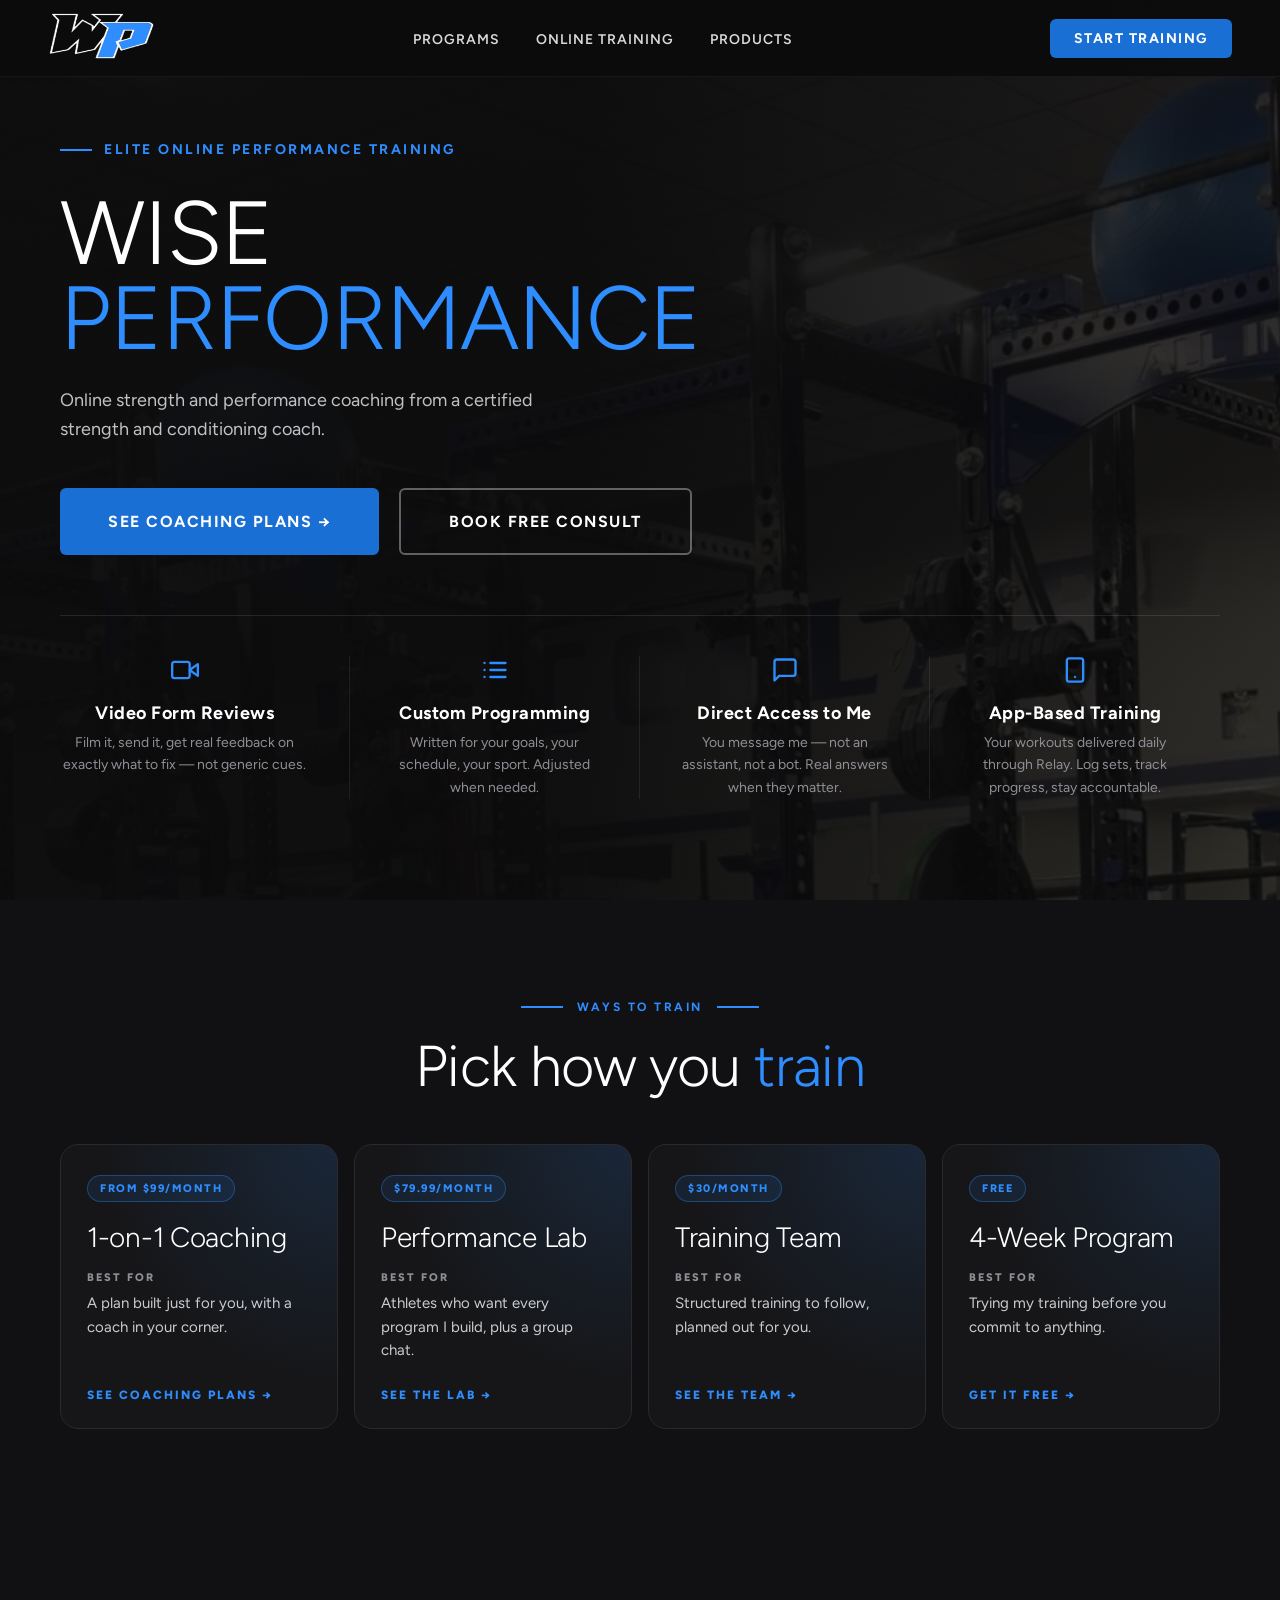
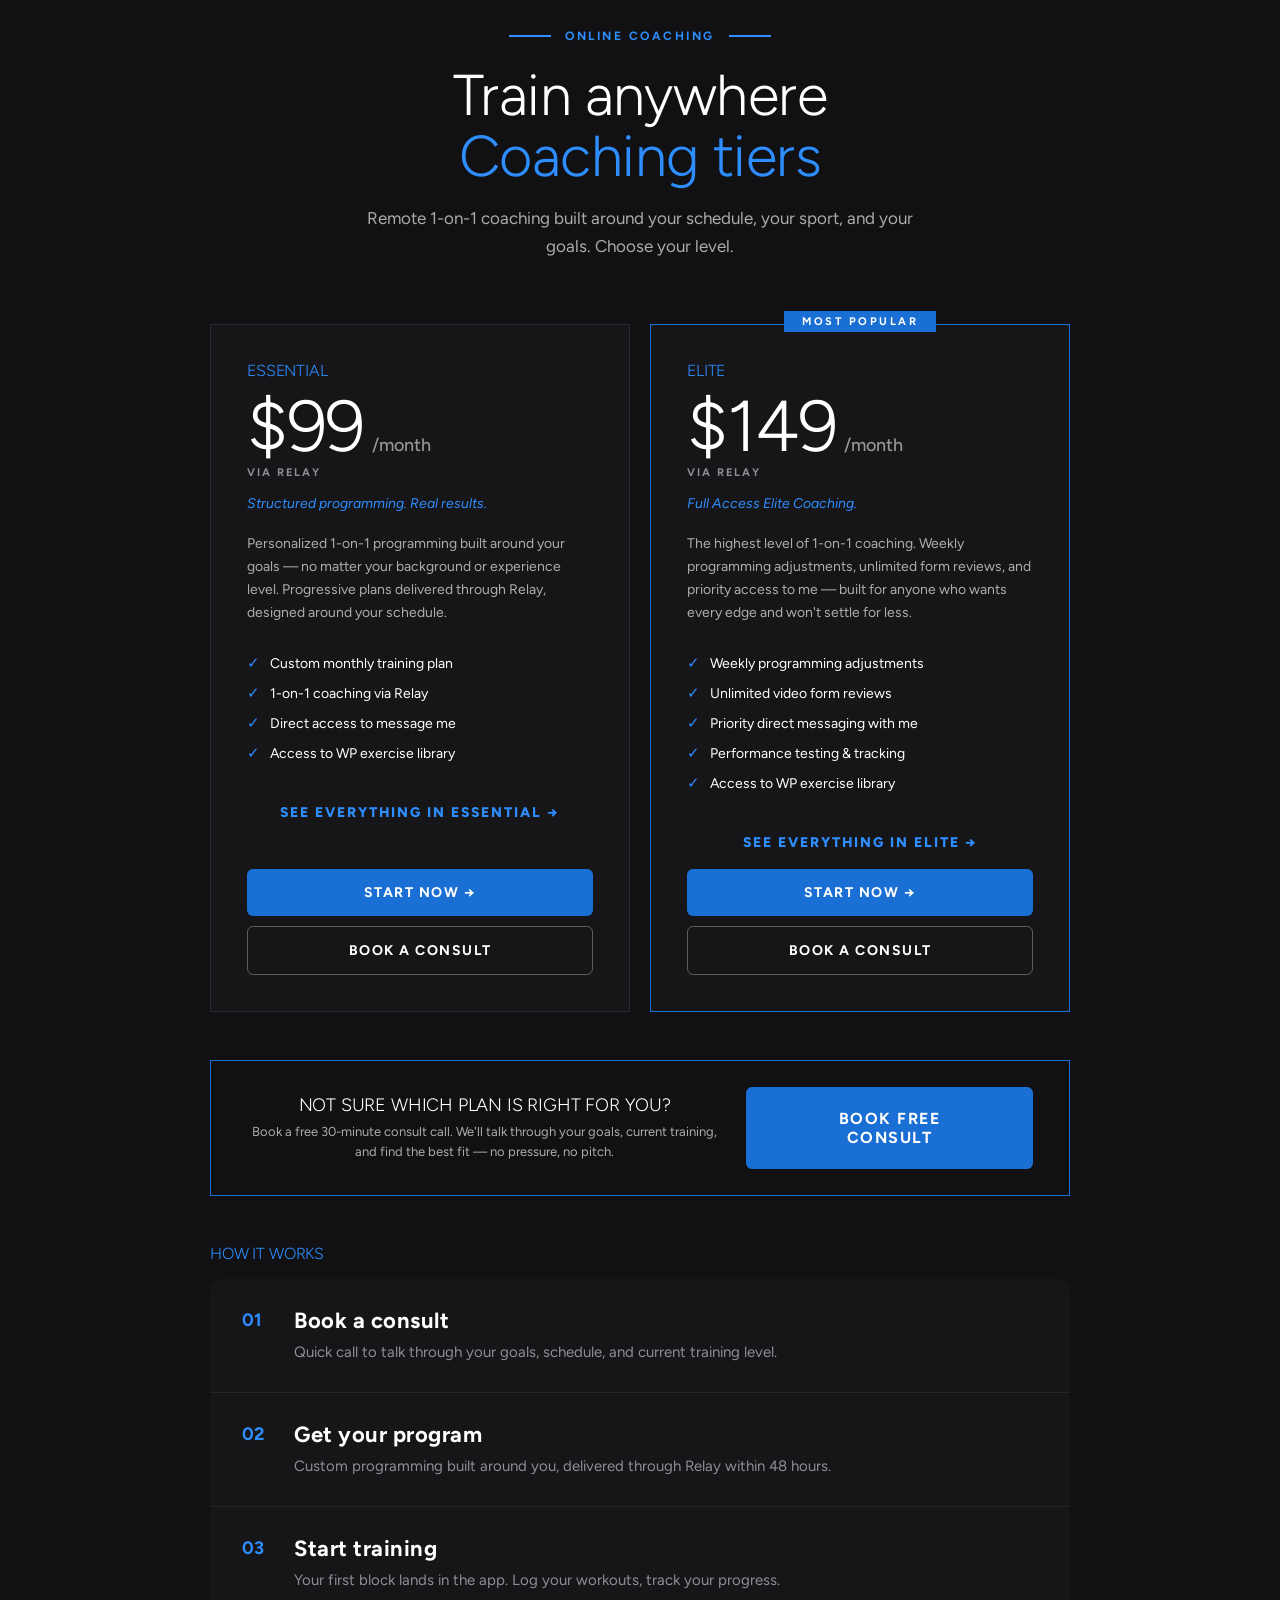
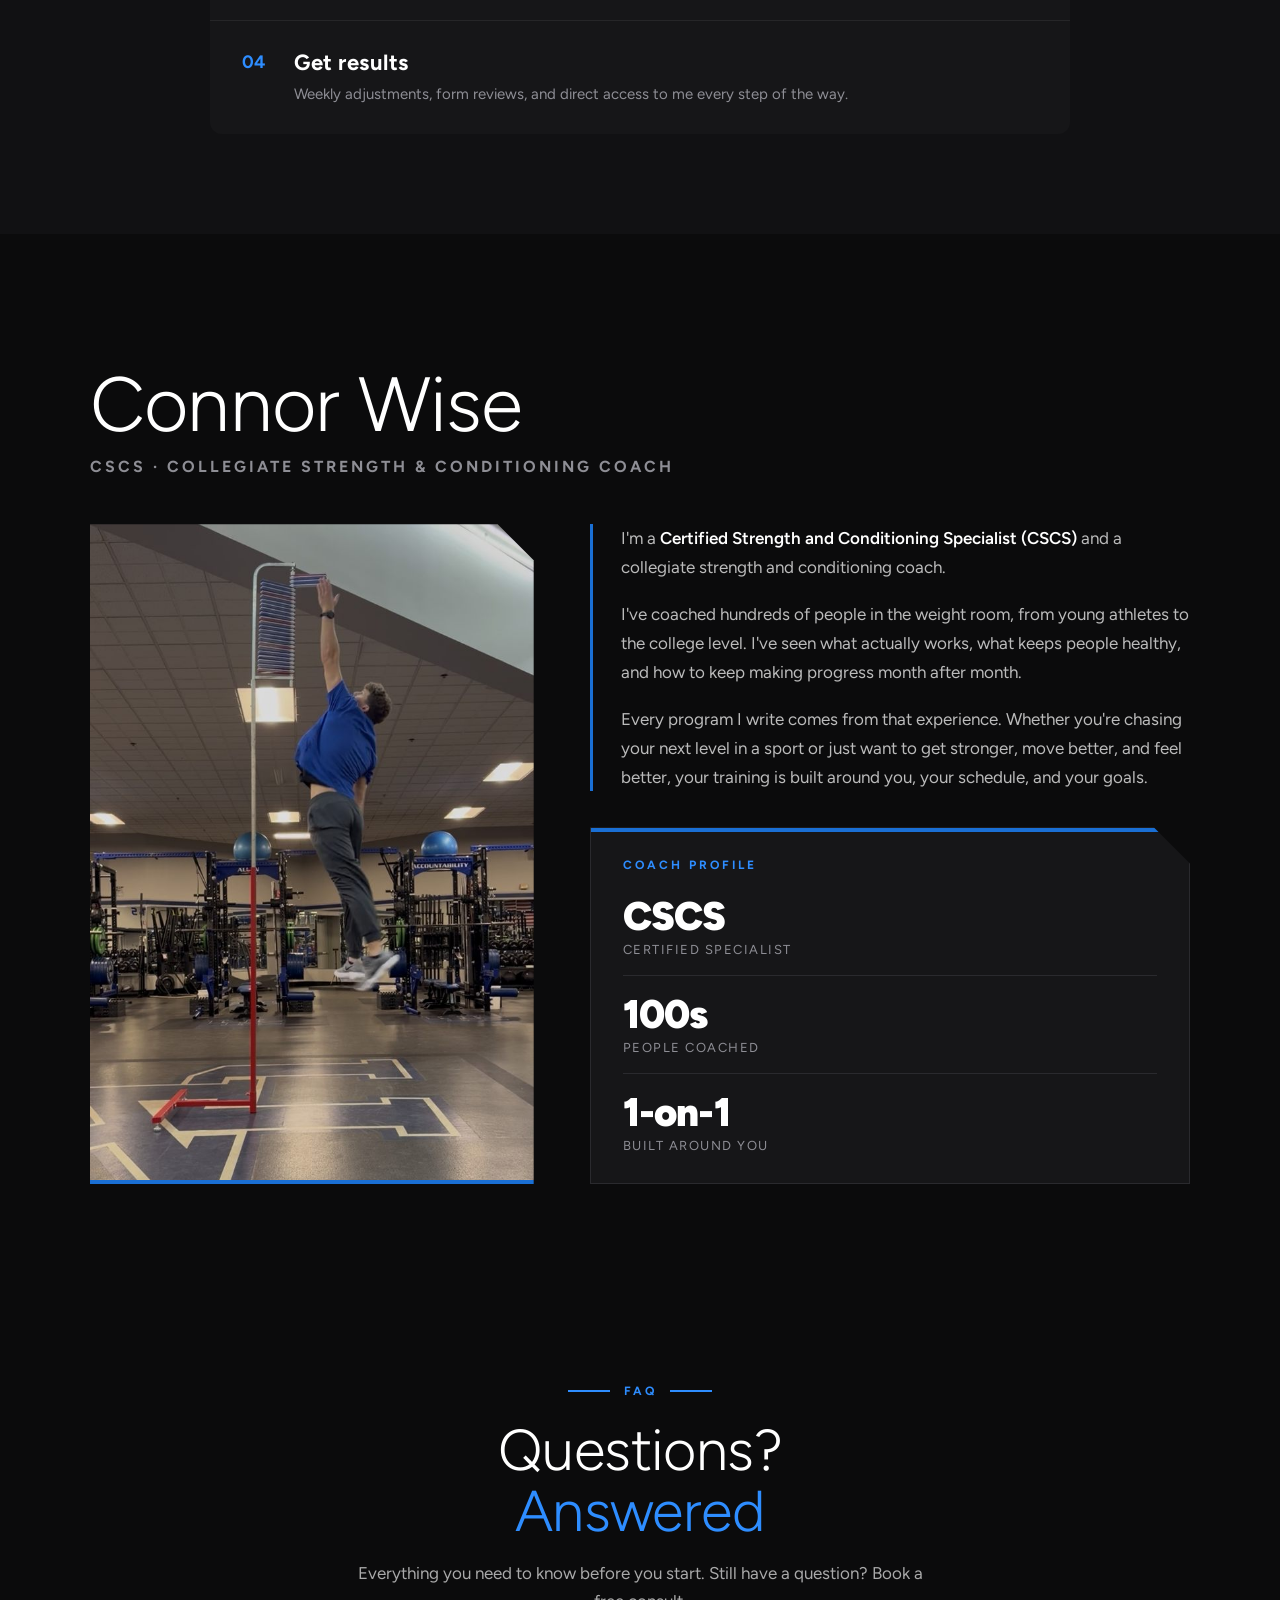
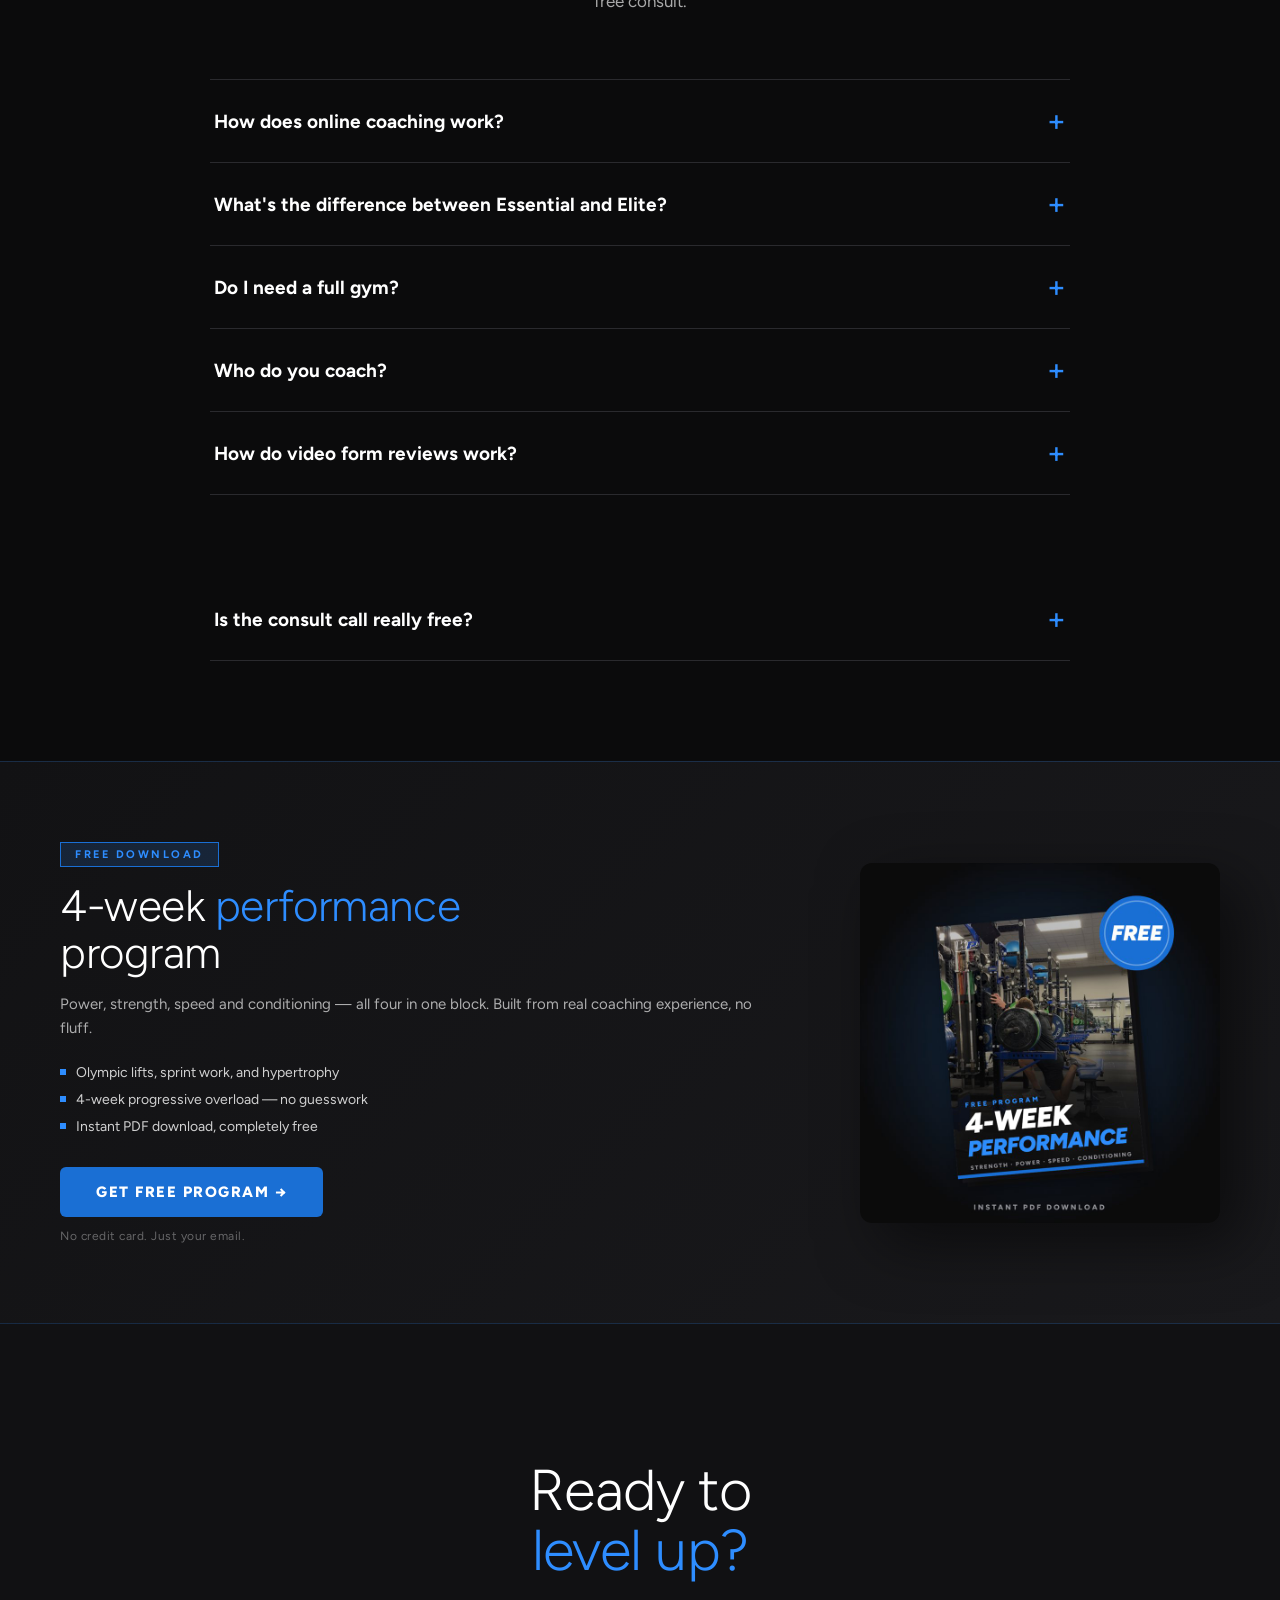
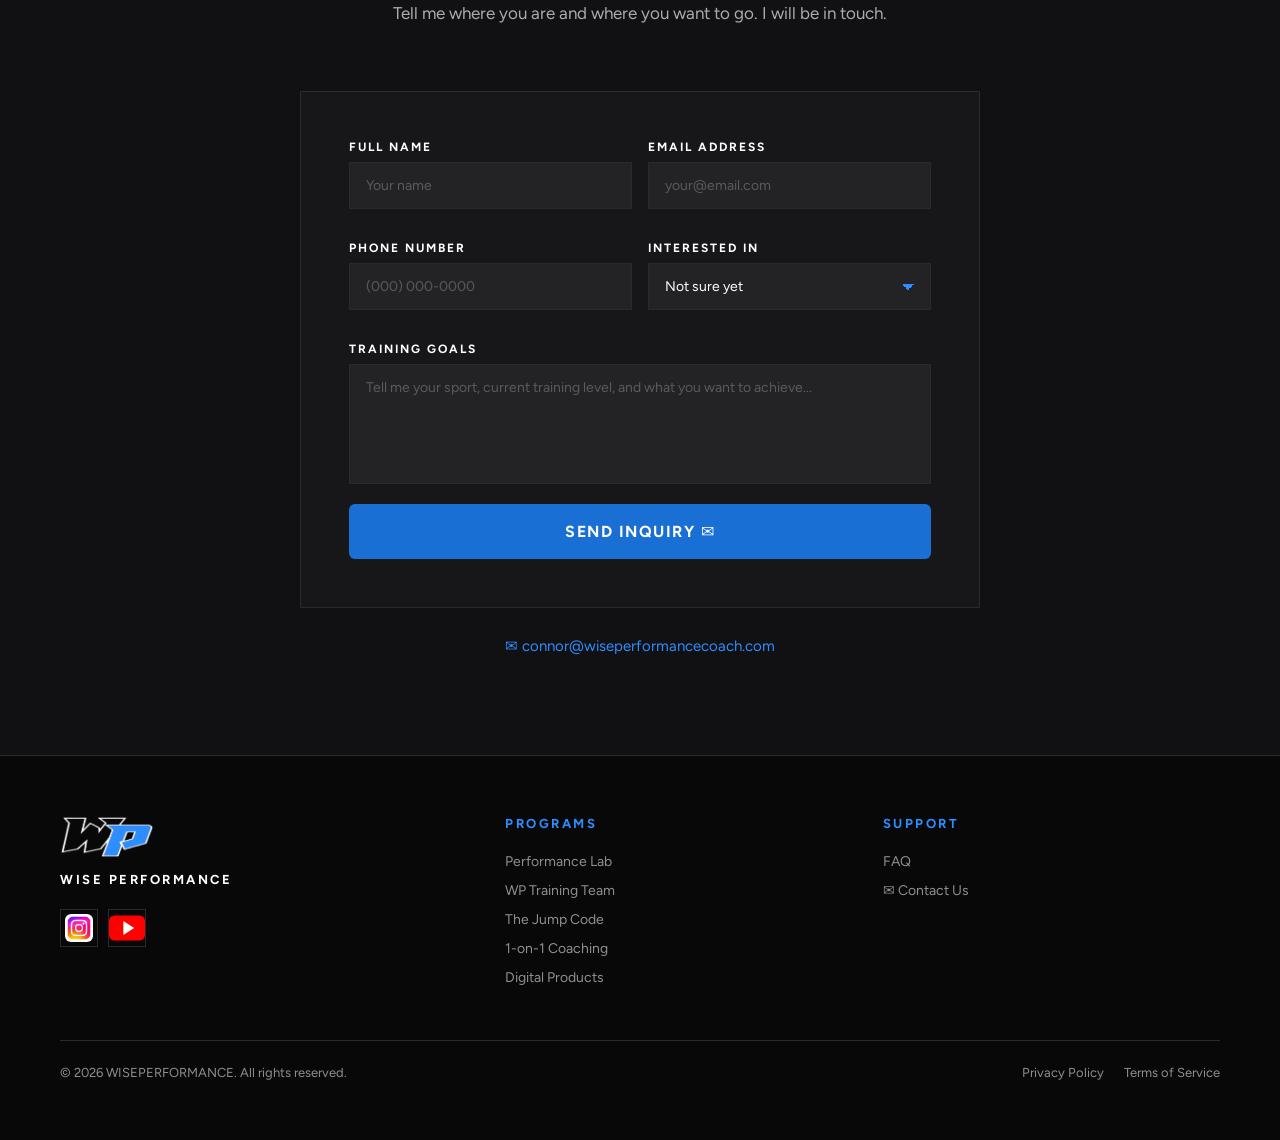
==== index.html @ 71aa712a "Home: ways to train section; Lab: selling pop-ups, new hero; thin headings; clean home links" ====
<!DOCTYPE html>
<html lang="en">
<head>
  <link rel="icon" type="image/png" href="favicon.png">
  <!-- Google tag (gtag.js) -->
  <script async src="https://www.googletagmanager.com/gtag/js?id=G-00MNYDV65M"></script>
  <script>
    window.dataLayer = window.dataLayer || [];
    function gtag(){dataLayer.push(arguments);}
    gtag('js', new Date());
    gtag('config', 'G-00MNYDV65M');
  </script>
  <meta charset="UTF-8">
  <meta name="viewport" content="width=device-width, initial-scale=1.0">
  <title>Wise Performance | Online Strength &amp; Athletic Performance Coaching</title>
  <meta name="description" content="1-on-1 online strength and athletic performance coaching with Connor Wise. Custom programming, video form reviews, and direct coach access through the Relay app. Get a free 4-week program.">
  <link rel="canonical" href="https://wiseperformancecoach.com/">
  <meta property="og:type" content="website">
  <meta property="og:url" content="https://wiseperformancecoach.com/">
  <meta property="og:title" content="Wise Performance | Online Performance Coaching">
  <meta property="og:description" content="Custom programming, video form reviews, and direct coach access. Get a free 4-week performance program.">
  <meta property="og:image" content="https://wiseperformancecoach.com/hero-bg.jpg">
  <meta name="twitter:card" content="summary_large_image">
  <link rel="preconnect" href="https://fonts.googleapis.com">
  <link rel="preconnect" href="https://fonts.gstatic.com" crossorigin>
  <link href="https://fonts.googleapis.com/css2?family=Figtree:ital,wght@0,400..900;1,400..900&display=swap" rel="stylesheet">
  <link rel="stylesheet" href="styles.css?v=12">
  <script src="site.js?v=12" defer></script></head>
<body>

<!-- NAV -->
<nav>
  <a href="#"><img src="wp-logo.png?v=12" alt="Wise Performance" style="height:48px;"></a>
  <ul class="nav-links">
    <li><a href="programs.html">PROGRAMS</a></li>
    <li><a href="#online-training">ONLINE TRAINING</a></li>
    <li><a href="products.html">PRODUCTS</a></li>
  </ul>
  <a href="#contact" class="btn-nav">START TRAINING</a>
</nav>

<!-- HERO -->
<section id="hero">
  <div class="hero-eyebrow">ELITE ONLINE PERFORMANCE TRAINING</div>
  <h1>Wise<br><span class="blue">Performance</span></h1>
  <p class="hero-sub">Online strength and performance coaching from a certified strength and conditioning coach.</p>
  <div class="hero-btns">
    <a href="#online-training" class="btn-primary">SEE COACHING PLANS &rarr;</a>
    <a href="https://calendly.com/connor-wise06/30min" target="_blank" class="btn-outline">BOOK FREE CONSULT</a>
  </div>

  <div class="hero-features">
    <div class="hero-feature">
      <div class="hf-icon">
        <svg width="28" height="28" viewBox="0 0 24 24" fill="none" stroke="currentColor" stroke-width="2" stroke-linecap="round" stroke-linejoin="round"><polygon points="23 7 16 12 23 17 23 7"/><rect x="1" y="5" width="15" height="14" rx="2"/></svg>
      </div>
      <div class="hf-title">Video Form Reviews</div>
      <div class="hf-desc">Film it, send it, get real feedback on exactly what to fix — not generic cues.</div>
    </div>
    <div class="hero-feature">
      <div class="hf-icon">
        <svg width="28" height="28" viewBox="0 0 24 24" fill="none" stroke="currentColor" stroke-width="2" stroke-linecap="round" stroke-linejoin="round"><line x1="8" y1="6" x2="21" y2="6"/><line x1="8" y1="12" x2="21" y2="12"/><line x1="8" y1="18" x2="21" y2="18"/><line x1="3" y1="6" x2="3.01" y2="6"/><line x1="3" y1="12" x2="3.01" y2="12"/><line x1="3" y1="18" x2="3.01" y2="18"/></svg>
      </div>
      <div class="hf-title">Custom Programming</div>
      <div class="hf-desc">Written for your goals, your schedule, your sport. Adjusted when needed.</div>
    </div>
    <div class="hero-feature">
      <div class="hf-icon">
        <svg width="28" height="28" viewBox="0 0 24 24" fill="none" stroke="currentColor" stroke-width="2" stroke-linecap="round" stroke-linejoin="round"><path d="M21 15a2 2 0 0 1-2 2H7l-4 4V5a2 2 0 0 1 2-2h14a2 2 0 0 1 2 2z"/></svg>
      </div>
      <div class="hf-title">Direct Access to Me</div>
      <div class="hf-desc">You message me — not an assistant, not a bot. Real answers when they matter.</div>
    </div>
    <div class="hero-feature">
      <div class="hf-icon">
        <svg width="28" height="28" viewBox="0 0 24 24" fill="none" stroke="currentColor" stroke-width="2" stroke-linecap="round" stroke-linejoin="round"><rect x="5" y="2" width="14" height="20" rx="2"/><line x1="12" y1="18" x2="12.01" y2="18"/></svg>
      </div>
      <div class="hf-title">App-Based Training</div>
      <div class="hf-desc">Your workouts delivered daily through Relay. Log sets, track progress, stay accountable.</div>
    </div>
  </div>
</section>

<!-- WAYS TO TRAIN -->
<section id="ways" class="ways">
  <div class="section-label">WAYS TO TRAIN</div>
  <div class="section-title">Pick how you <span class="blue">train</span></div>
  <div class="ways-grid">
    <a class="way" href="#online-training">
      <div class="way-price">FROM $99/MONTH</div>
      <h3>1-on-1 Coaching</h3>
      <div class="way-best"><span>BEST FOR</span>A plan built just for you, with a coach in your corner.</div>
      <div class="way-go">SEE COACHING PLANS <span aria-hidden="true">&rarr;</span></div>
    </a>
    <a class="way" href="lab.html">
      <div class="way-price">$79.99/MONTH</div>
      <h3>Performance Lab</h3>
      <div class="way-best"><span>BEST FOR</span>Athletes who want every program I build, plus a group chat.</div>
      <div class="way-go">SEE THE LAB <span aria-hidden="true">&rarr;</span></div>
    </a>
    <a class="way" href="team.html">
      <div class="way-price">$30/MONTH</div>
      <h3>Training Team</h3>
      <div class="way-best"><span>BEST FOR</span>Structured training to follow, planned out for you.</div>
      <div class="way-go">SEE THE TEAM <span aria-hidden="true">&rarr;</span></div>
    </a>
    <a class="way" href="https://connor-wise.kit.com/wiseperformance" target="_blank">
      <div class="way-price">FREE</div>
      <h3>4-Week Program</h3>
      <div class="way-best"><span>BEST FOR</span>Trying my training before you commit to anything.</div>
      <div class="way-go">GET IT FREE <span aria-hidden="true">&rarr;</span></div>
    </a>
  </div>
</section>

<!-- ONLINE TRAINING -->
<section id="online-training">
  <div class="section-label">ONLINE COACHING</div>
  <div class="section-title">Train anywhere<br><span class="blue">Coaching tiers</span></div>
  <p class="section-sub">Remote 1-on-1 coaching built around your schedule, your sport, and your goals. Choose your level.</p>

  <div class="pricing-grid">

    <div class="pricing-card">
      <div class="plan-name">ESSENTIAL</div>
      <div class="plan-price">$99<span class="mo">/month</span></div>
      <div class="via-th">VIA RELAY</div>
      <div class="plan-tagline">Structured programming. Real results.</div>
      <p class="plan-desc">Personalized 1-on-1 programming built around your goals — no matter your background or experience level. Progressive plans delivered through Relay, designed around your schedule.</p>
      <ul class="check-list">
        <li>Custom monthly training plan</li>
        <li>1-on-1 coaching via Relay</li>
        <li>Direct access to message me</li>
        <li>Access to WP exercise library</li>
      </ul>
      <a href="essential.html" class="plan-more">SEE EVERYTHING IN ESSENTIAL &rarr;</a>
      <a href="https://buy.stripe.com/9B66oG613fY41zlcip5sA03" target="_blank" class="btn-full fill" style="text-align:center;">START NOW &rarr;</a>
      <a href="https://calendly.com/connor-wise06/30min" target="_blank" class="btn-full outline" style="margin-top:10px;text-align:center;">BOOK A CONSULT</a>
    </div>

    <div class="pricing-card featured">
      <div class="most-popular">MOST POPULAR</div>
      <div class="plan-name">ELITE</div>
      <div class="plan-price">$149<span class="mo">/month</span></div>
      <div class="via-th">VIA RELAY</div>
      <div class="plan-tagline">Full Access Elite Coaching.</div>
      <p class="plan-desc">The highest level of 1-on-1 coaching. Weekly programming adjustments, unlimited form reviews, and priority access to me — built for anyone who wants every edge and won't settle for less.</p>
      <ul class="check-list">
        <li>Weekly programming adjustments</li>
        <li>Unlimited video form reviews</li>
        <li>Priority direct messaging with me</li>
        <li>Performance testing &amp; tracking</li>
        <li>Access to WP exercise library</li>
      </ul>
      <a href="elite.html" class="plan-more">SEE EVERYTHING IN ELITE &rarr;</a>
      <a href="https://buy.stripe.com/cNi3cublnaDKcdZaah5sA04" target="_blank" class="btn-full fill" style="text-align:center;">START NOW &rarr;</a>
      <a href="https://calendly.com/connor-wise06/30min" target="_blank" class="btn-full outline" style="margin-top:10px;text-align:center;">BOOK A CONSULT</a>
    </div>

  </div>

  <div class="consult-banner">
    <div class="consult-left">
      <div>
        <h3>NOT SURE WHICH PLAN IS RIGHT FOR YOU?</h3>
        <p>Book a free 30-minute consult call. We'll talk through your goals, current training, and find the best fit — no pressure, no pitch.</p>
      </div>
    </div>
    <a href="https://calendly.com/connor-wise06/30min" target="_blank" class="btn-primary">BOOK FREE CONSULT</a>
  </div>

  <div class="how-it-works">
    <div class="hiw-title">HOW IT WORKS</div>
    <div class="hiw-steps">
      <div class="hiw-step">
        <div class="hiw-num">01</div>
        <div class="hiw-body">
          <div class="hiw-step-title">Book a consult</div>
          <p>Quick call to talk through your goals, schedule, and current training level.</p>
        </div>
      </div>
      <div class="hiw-step">
        <div class="hiw-num">02</div>
        <div class="hiw-body">
          <div class="hiw-step-title">Get your program</div>
          <p>Custom programming built around you, delivered through Relay within 48 hours.</p>
        </div>
      </div>
      <div class="hiw-step">
        <div class="hiw-num">03</div>
        <div class="hiw-body">
          <div class="hiw-step-title">Start training</div>
          <p>Your first block lands in the app. Log your workouts, track your progress.</p>
        </div>
      </div>
      <div class="hiw-step">
        <div class="hiw-num">04</div>
        <div class="hiw-body">
          <div class="hiw-step-title">Get results</div>
          <p>Weekly adjustments, form reviews, and direct access to me every step of the way.</p>
        </div>
      </div>
    </div>
  </div>
</section>

<!-- ABOUT -->
<section id="about">
  <div class="about-inner">
    <div class="about-eyebrow">MEET YOUR COACH</div>
    <h2 class="about-name">Connor Wise</h2>
    <div class="about-role">CSCS &middot; COLLEGIATE STRENGTH &amp; CONDITIONING COACH</div>

    <div class="about-wrap about-wrap--photo">
      <div class="about-photo">
        <img src="coach.jpg" alt="Connor Wise testing his vertical jump on a Vertec" loading="lazy">
      </div>
      <div class="about-main">
      <div class="about-text">
        <p>I'm a <strong>Certified Strength and Conditioning Specialist (CSCS)</strong> and a collegiate strength and conditioning coach.</p>
        <p>I've coached hundreds of people in the weight room, from young athletes to the college level. I've seen what actually works, what keeps people healthy, and how to keep making progress month after month.</p>
        <p>Every program I write comes from that experience. Whether you're chasing your next level in a sport or just want to get stronger, move better, and feel better, your training is built around you, your schedule, and your goals.</p>
      </div>
      <div class="about-card">
        <div class="about-card-bar"></div>
        <div class="about-card-body">
          <div class="about-card-label">COACH PROFILE</div>
          <div class="about-stat">
            <div class="about-stat-num">CSCS</div>
            <div class="about-stat-label">Certified specialist</div>
          </div>
          <div class="about-stat">
            <div class="about-stat-num">100s</div>
            <div class="about-stat-label">People coached</div>
          </div>
          <div class="about-stat">
            <div class="about-stat-num">1-on-1</div>
            <div class="about-stat-label">Built around you</div>
          </div>
        </div>
      </div>
      </div>
    </div>
  </div>
</section>

<!-- FAQ -->
<section id="faq">
  <div class="section-label">FAQ</div>
  <div class="section-title">Questions?<br><span class="blue">Answered</span></div>
  <p class="section-sub">Everything you need to know before you start. Still have a question? Book a free consult.</p>

  <div class="faq-list">
    <details class="faq-item">
      <summary>How does online coaching work?</summary>
      <p>After a quick consult call, I build your program and deliver it through the Relay app within 48 hours. You log your workouts in the app, send me videos of your lifts, and message me directly whenever you need to.</p>
    </details>
    <details class="faq-item">
      <summary>What's the difference between Essential and Elite?</summary>
      <p>Essential gets you a custom monthly training plan, direct messaging, and the WP exercise library. Elite adds weekly programming adjustments, unlimited video form reviews, priority messaging, and performance testing and tracking.</p>
    </details>
    <details class="faq-item">
      <summary>Do I need a full gym?</summary>
      <p>No. Your program is built around the equipment you actually have access to. We'll go over your setup on the consult call.</p>
    </details>
    <details class="faq-item">
      <summary>Who do you coach?</summary>
      <p>Anyone who wants to get stronger, move better, and perform at a higher level, from young athletes to adults training for life. No matter your background or experience level, the program is built for where you are right now.</p>
    </details>
    <details class="faq-item">
      <summary>How do video form reviews work?</summary>
      <p>Film your set on your phone and send it through Relay. I'll send back specific feedback on exactly what to fix, not generic cues.</p>
    </details>
    <details class="faq-item">
      <summary>Can I cancel anytime?</summary>
      <p>Yes. Coaching is billed month to month, and you can cancel anytime on your own. You can also message me and I'll take care of it for you.</p>
    </details>
    <details class="faq-item">
      <summary>Is the consult call really free?</summary>
      <p>Yes. It's a free call to talk through your goals and current training and find the right plan for you. No pressure, no pitch.</p>
    </details>
  </div>
</section>

<!-- FREE PROGRAM SECTION -->
<div class="free-section">
  <div class="free-section-left">
    <div class="free-badge">FREE DOWNLOAD</div>
    <h2>4-week <span>performance</span><br>program</h2>
    <p>Power, strength, speed and conditioning — all four in one block. Built from real coaching experience, no fluff.</p>
    <ul class="free-perks">
      <li>Olympic lifts, sprint work, and hypertrophy</li>
      <li>4-week progressive overload — no guesswork</li>
      <li>Instant PDF download, completely free</li>
    </ul>
    <a href="https://connor-wise.kit.com/wiseperformance" target="_blank" class="btn-free">GET FREE PROGRAM &rarr;</a>
    <div class="free-fine">No credit card. Just your email.</div>
  </div>
  <div class="free-section-right">
    <img src="free-program.jpg" alt="Free 4-Week Performance Program" style="width:360px;border-radius:12px;box-shadow:20px 20px 60px rgba(0,0,0,0.5);display:block;">
  </div>
</div>

<!-- CONTACT -->
<section id="contact">
  <div class="section-label">GET STARTED</div>
  <div class="section-title">Ready to<br><span class="blue">level up?</span></div>
  <p class="section-sub">Tell me where you are and where you want to go. I will be in touch.</p>

  <form class="form-wrap" id="contact-form" action="https://formspree.io/f/xaqrgbgv" method="POST">
    <input type="hidden" name="_subject" value="New Wise Performance inquiry">
    <!-- spam trap: real visitors never see or fill this -->
    <input type="text" name="_gotcha" class="form-trap" tabindex="-1" autocomplete="off" aria-hidden="true">
    <div class="form-row">
      <div class="form-group">
        <label for="cf-name">FULL NAME</label>
        <input type="text" id="cf-name" name="name" placeholder="Your name" autocomplete="name" required>
      </div>
      <div class="form-group">
        <label for="cf-email">EMAIL ADDRESS</label>
        <input type="email" id="cf-email" name="email" placeholder="your@email.com" autocomplete="email" required>
      </div>
    </div>
    <div class="form-row">
      <div class="form-group">
        <label for="cf-phone">PHONE NUMBER</label>
        <input type="tel" id="cf-phone" name="phone" placeholder="(000) 000-0000" autocomplete="tel">
      </div>
      <div class="form-group">
        <label for="cf-plan">INTERESTED IN</label>
        <select id="cf-plan" name="plan">
          <option value="Not sure yet">Not sure yet</option>
          <option value="Essential ($99/month)">Essential ($99/month)</option>
          <option value="Elite ($149/month)">Elite ($149/month)</option>
          <option value="Performance Lab ($79.99/month)">Performance Lab ($79.99/month)</option>
          <option value="WP Training Team ($30/month)">WP Training Team ($30/month)</option>
          <option value="Something else">Something else</option>
        </select>
      </div>
    </div>
    <div class="form-group">
      <label for="cf-message">TRAINING GOALS</label>
      <textarea id="cf-message" name="message" placeholder="Tell me your sport, current training level, and what you want to achieve..."></textarea>
    </div>
    <button type="submit" class="btn-submit">SEND INQUIRY &#9993;</button>
    <p class="form-error" role="alert" hidden>Something went wrong sending your message. Please try again, or email me at connor@wiseperformancecoach.com.</p>
  </form>
  <div class="form-thanks" id="form-thanks" hidden tabindex="-1">
    <div class="form-thanks-check">&#10003;</div>
    <h3>Message sent</h3>
    <p>Thanks for reaching out. I'll get back to you soon. Want to skip the wait? Book a free consult call now.</p>
    <a href="https://calendly.com/connor-wise06/30min" target="_blank" class="btn-primary">BOOK FREE CONSULT</a>
  </div>

  <div class="contact-email-wrap">
    <a href="mailto:connor@wiseperformancecoach.com">&#9993; connor@wiseperformancecoach.com</a>
  </div>
</section>

<!-- FOOTER -->
<footer>
  <div class="footer-top">
    <div>
      <img src="wp-logo.png?v=12" alt="Wise Performance" style="height:42px;margin-bottom:14px;display:block;">
      <div class="footer-brand">WISE PERFORMANCE</div>
      <div class="social-links">
        <a href="https://www.instagram.com/wise_performance" class="social-link" target="_blank"><img src="insta-logo.jpg" alt="Instagram" style="height:28px;width:28px;object-fit:cover;border-radius:6px;"></a>
        <a href="https://www.youtube.com/@ConnorWise06" class="social-link" target="_blank"><svg height="28" viewBox="0 0 90 63" xmlns="http://www.w3.org/2000/svg"><rect width="90" height="63" rx="14" fill="#FF0000"/><polygon points="36,14 36,49 63,31.5" fill="white"/></svg></a>
      </div>
    </div>
    <div class="footer-col">
      <h4>PROGRAMS</h4>
      <ul>
        <li><a href="lab.html">Performance Lab</a></li>
        <li><a href="team.html">WP Training Team</a></li>
        <li><a href="lab.html#programs">The Jump Code</a></li>
        <li><a href="#online-training">1-on-1 Coaching</a></li>
        <li><a href="products.html">Digital Products</a></li>
      </ul>
    </div>
    <div class="footer-col">
      <h4>SUPPORT</h4>
      <ul>
        <li><a href="#faq">FAQ</a></li>
        <li><a href="mailto:connor@wiseperformancecoach.com">&#9993; Contact Us</a></li>
      </ul>
    </div>
  </div>
  <div class="footer-bottom">
    <p>&copy; 2026 WISEPERFORMANCE. All rights reserved.</p>
    <div class="footer-legal">
      <a href="privacy.html">Privacy Policy</a>
      <a href="terms.html">Terms of Service</a>
    </div>
  </div>
</footer>


<script>
  function getEl(id) {
    if (id === 'hero')      return document.getElementById('hero');
    if (id === 'card-wp')   return document.querySelectorAll('.program-card-img')[0];
    if (id === 'card-ap')   return document.querySelectorAll('.program-card-img')[1];
    if (id === 'card-jump') return document.querySelectorAll('.program-card-img')[2];
    if (id === 'ams')       return document.querySelector('.product-img');
  }
  window.addEventListener('DOMContentLoaded', function() {
    ['hero','card-wp','card-ap','card-jump','ams'].forEach(function(id) {
      var v = localStorage.getItem('wp_pos_' + id);
      if (v) { var p = JSON.parse(v); var el = getEl(id); if (el) el.style.backgroundPosition = p.x+'% '+p.y+'%'; }
    });
  });
</script>
</body>
</html>
---- styles.css ----
*, *::before, *::after { box-sizing: border-box; margin: 0; padding: 0; }

    :root {
      --blue: #1A6FD4;
      --blue-bright: #2E8DFF;
      --dark: #0B0B0C;
      --dark2: #111113;
      --card-bg: #161618;
      --card-border: #2A2A2E;
      --white: #FFFFFF;
      --gray: #8E8E95;
    }

    html { scroll-behavior: smooth; }

    body {
      font-family: 'Figtree', sans-serif;
      background: var(--dark);
      color: var(--white);
      overflow-x: hidden;
      font-synthesis: style;
    }

    /* ── NAV ── */
    nav {
      position: fixed;
      top: 0; width: 100%;
      z-index: 100;
      display: flex;
      align-items: center;
      justify-content: space-between;
      padding: 12px 48px;
      background: rgba(11,11,12,0.92);
      backdrop-filter: blur(12px);
      border-bottom: 1px solid rgba(255,255,255,0.05);
    }

    .nav-logo {
      font-family: 'Figtree', sans-serif;
      font-style: italic;
      font-weight: 900;
      font-size: 32px;
      color: var(--white);
      text-decoration: none;
      letter-spacing: 0.5px;
    }

    .nav-links { display: flex; gap: 36px; list-style: none; }

    .nav-links a {
      color: var(--white);
      text-decoration: none;
      font-family: 'Figtree', sans-serif;
      font-weight: 600;
      font-size: 15px;
      letter-spacing: 1.5px;
      opacity: 0.85;
      transition: opacity 0.2s, color 0.2s;
    }

    .nav-links a:hover { opacity: 1; color: var(--blue-bright); }

    .btn-nav {
      background: var(--blue);
      color: white;
      border: none;
      padding: 11px 24px;
      font-family: 'Figtree', sans-serif;
      font-weight: 700;
      font-size: 14px;
      letter-spacing: 1.5px;
      cursor: pointer;
      text-decoration: none;
      transition: background 0.2s;
    }

    .btn-nav:hover { background: var(--blue-bright); }

    /* ── SECTION LABEL ── */
    .section-label {
      display: flex;
      align-items: center;
      justify-content: center;
      gap: 14px;
      margin-bottom: 22px;
      font-family: 'Figtree', sans-serif;
      font-weight: 700;
      font-size: 13px;
      letter-spacing: 3.5px;
      color: var(--blue-bright);
    }

    .section-label::before,
    .section-label::after {
      content: '';
      width: 42px;
      height: 2px;
      background: var(--blue-bright);
    }

    /* ── HERO ── */
    #hero {
      min-height: 100vh;
      background:
        linear-gradient(to right, rgba(11,11,12,0.97) 45%, rgba(11,11,12,0.80) 100%),
        url('hero-bg.jpg') /* ← HERO BACKGROUND — change filename here */ center top/cover no-repeat;
      display: flex;
      flex-direction: column;
      justify-content: center;
      padding: 120px 60px 80px;
    }

    .hero-eyebrow {
      display: flex;
      align-items: center;
      gap: 12px;
      font-family: 'Figtree', sans-serif;
      font-weight: 700;
      font-size: 19px;
      letter-spacing: 4px;
      color: var(--blue-bright);
      margin-bottom: 32px;
    }

    .hero-eyebrow::before {
      content: '';
      width: 32px;
      height: 2px;
      background: var(--blue-bright);
    }

    #hero h1 {
      font-family: 'Figtree', sans-serif;
      font-weight: 400;
      font-size: clamp(72px, 10vw, 140px);
      line-height: 0.9;
      letter-spacing: 1px;
      text-transform: uppercase;
    }

    #hero h1 .blue { color: var(--blue-bright); }

    .hero h1 .blue { color: var(--blue-bright); }

    .hero-sub {
      font-size: 18px;
      color: rgba(255,255,255,0.75);
      margin-bottom: 40px;
    }

    .hero-btns { display: flex; gap: 20px; margin-top: 140px; }

    .hero-features { display: grid; grid-template-columns: repeat(4, 1fr); gap: 0; margin-top: 60px; border-top: 1px solid rgba(255,255,255,0.1); padding-top: 40px; }
    .hero-feature { padding: 0 40px; border-right: 1px solid rgba(255,255,255,0.08); text-align: center; display: flex; flex-direction: column; align-items: center; }
    .hero-feature:last-child { border-right: none; }
    .hero-feature:first-child { padding-left: 0; }
    .hf-icon { color: var(--blue-bright); margin-bottom: 14px; }
    .hf-title { font-family: 'Figtree', sans-serif; font-weight: 700; font-size: 18px; color: white; margin-bottom: 8px; letter-spacing: 0.5px; }
    .hf-desc { font-size: 14px; color: var(--gray); line-height: 1.6; }

    .btn-primary {
      background: var(--blue);
      color: white;
      padding: 22px 48px;
      font-family: 'Figtree', sans-serif;
      font-weight: 700;
      font-size: 19px;
      letter-spacing: 2px;
      text-decoration: none;
      display: inline-flex;
      align-items: center;
      gap: 8px;
      transition: background 0.2s;
    }

    .btn-primary:hover { background: var(--blue-bright); }

    .btn-outline {
      background: transparent;
      color: white;
      padding: 22px 48px;
      font-family: 'Figtree', sans-serif;
      font-weight: 700;
      font-size: 19px;
      letter-spacing: 2px;
      text-decoration: none;
      border: 2px solid rgba(255,255,255,0.35);
      transition: border-color 0.2s;
    }

    .btn-outline:hover { border-color: white; }

    /* ── SHARED SECTION STYLES ── */
    section { padding: 100px 60px; }

    .section-title {
      font-family: 'Figtree', sans-serif;
      font-weight: 900;
      font-size: clamp(52px, 6vw, 80px);
      letter-spacing: 0.5px;
      text-transform: uppercase;
      text-align: center;
      line-height: 0.95;
      margin-bottom: 18px;
    }

    .section-title .blue { color: var(--blue-bright); }

    .section-sub {
      text-align: center;
      color: rgba(255,255,255,0.65);
      font-size: 17px;
      max-width: 580px;
      margin: 0 auto 64px;
      line-height: 1.65;
    }

    /* ── PROGRAMS ── */
    .programs-grid {
      display: grid;
      grid-template-columns: repeat(3, 1fr);
      gap: 20px;
    }

    .program-card {
      background: var(--card-bg);
      border: 1px solid var(--card-border);
      overflow: hidden;
      display: flex;
      flex-direction: column;
    }

    .program-card-img {
      height: 380px;
      background: #1c1c1f;
      position: relative;
      overflow: hidden;
    }

    .card-badges {
      position: absolute;
      top: 12px;
      left: 12px;
      display: flex;
      gap: 6px;
    }

    .badge {
      font-family: 'Figtree', sans-serif;
      font-weight: 700;
      font-size: 10px;
      letter-spacing: 1.5px;
      padding: 4px 9px;
    }

    .badge-featured { background: var(--blue); color: white; }
    .badge-soon { background: rgba(0,0,0,0.7); color: white; border: 1px solid rgba(255,255,255,0.2); }

    .program-card-body {
      padding: 28px;
      display: flex;
      flex-direction: column;
      flex: 1;
    }

    .th-badge {
      display: flex;
      align-items: center;
      gap: 9px;
      margin-bottom: 12px;
    }

    .th-icon {
      height: 28px;
      width: auto;
      background: transparent;
      display: flex;
      align-items: center;
      justify-content: center;
      font-family: 'Figtree', sans-serif;
      font-style: italic;
      font-weight: 900;
      font-size: 15px;
      color: #000;
    }

    .th-type {
      font-family: 'Figtree', sans-serif;
      font-size: 11px;
      font-weight: 700;
      letter-spacing: 2px;
      color: var(--blue-bright);
    }

    .program-card h3 {
      font-family: 'Figtree', sans-serif;
      font-weight: 800;
      font-size: 22px;
      text-transform: uppercase;
      line-height: 1.1;
      margin-bottom: 4px;
    }

    .via-th {
      font-family: 'Figtree', sans-serif;
      font-size: 11px;
      font-weight: 700;
      letter-spacing: 2px;
      color: var(--gray);
      margin-bottom: 16px;
    }

    .program-card p {
      font-size: 14px;
      color: rgba(255,255,255,0.65);
      line-height: 1.65;
      margin-bottom: 20px;
    }

    .feature-list { list-style: none; margin-bottom: 28px; flex: 1; }

    .feature-list li {
      font-size: 13px;
      color: rgba(255,255,255,0.8);
      padding: 5px 0;
      display: flex;
      align-items: flex-start;
      gap: 9px;
    }

    .feature-list li::before {
      content: '■';
      color: var(--blue-bright);
      font-size: 7px;
      margin-top: 5px;
      flex-shrink: 0;
    }

    .btn-card {
      display: block;
      text-align: center;
      text-align: center;
      padding: 14px;
      font-family: 'Figtree', sans-serif;
      font-weight: 700;
      font-size: 14px;
      letter-spacing: 2px;
      text-decoration: none;
      transition: all 0.2s;
      cursor: pointer;
      border: none;
    }

    .btn-card.outline { color: white; border: 1px solid rgba(255,255,255,0.3); background: transparent; }
    .btn-card.outline:hover { border-color: white; }
    .btn-card.fill { background: var(--blue); color: white; }
    .btn-card.fill:hover { background: var(--blue-bright); }
    .btn-card.blue-outline { color: white; border: 1px solid var(--blue); background: transparent; }
    .btn-card.blue-outline:hover { background: var(--blue); }

    /* ── ONLINE COACHING ── */
    #online-training { background: var(--dark2); }

    .pricing-grid {
      display: grid;
      grid-template-columns: repeat(2, 1fr);
      gap: 20px;
      max-width: 860px;
      margin: 0 auto;
    }

    .pricing-card {
      background: var(--card-bg);
      border: 1px solid var(--card-border);
      padding: 36px;
      position: relative;
      display: flex;
      flex-direction: column;
    }
    .pricing-card .btn-full { margin-top: auto; }
    .pricing-card .btn-full + .btn-full { margin-top: 10px; }

    .pricing-card.featured { border-color: var(--blue); }

    .most-popular {
      position: absolute;
      top: -14px;
      left: 50%;
      transform: translateX(-50%);
      background: var(--blue);
      color: white;
      font-family: 'Figtree', sans-serif;
      font-weight: 700;
      font-size: 11px;
      letter-spacing: 2.5px;
      padding: 4px 18px;
      white-space: nowrap;
    }

    .plan-name {
      font-family: 'Figtree', sans-serif;
      font-weight: 700;
      font-size: 16px;
      letter-spacing: 3px;
      color: var(--blue-bright);
      margin-bottom: 10px;
    }

    .plan-price {
      font-family: 'Figtree', sans-serif;
      font-weight: 900;
      font-size: 72px;
      line-height: 1;
      margin-bottom: 4px;
    }

    .plan-price sup { font-size: 28px; vertical-align: super; }
    .plan-price .mo { font-size: 18px; font-weight: 500; font-style: normal; letter-spacing: 0; color: rgba(255,255,255,0.55); margin-left: 8px; }
    /* every big price uses the same Figtree Black Italic */
    .plan-price, .elite-price strong { font-family: 'Figtree', sans-serif; font-weight: 300; font-style: normal; letter-spacing: -0.02em; line-height: 1; color: #fff; }

    .plan-tagline {
      font-style: italic;
      color: var(--blue-bright);
      font-size: 14px;
      margin-bottom: 20px;
    }

    .plan-desc {
      font-size: 14px;
      color: rgba(255,255,255,0.65);
      line-height: 1.65;
      margin-bottom: 24px;
    }

    .check-list { list-style: none; margin-bottom: 32px; }

    .check-list li {
      display: flex;
      align-items: center;
      gap: 10px;
      font-size: 14px;
      padding: 6px 0;
    }

    .check-list li::before {
      content: '✓';
      color: var(--blue-bright);
      font-weight: 700;
      font-size: 15px;
      flex-shrink: 0;
    }

    .btn-full {
      display: block;
      width: 100%;
      text-align: center;
      padding: 15px;
      font-family: 'Figtree', sans-serif;
      font-weight: 700;
      font-size: 14px;
      letter-spacing: 2px;
      text-decoration: none;
      transition: all 0.2s;
      cursor: pointer;
      border: none;
    }

    .btn-full.outline { color: white; border: 1px solid rgba(255,255,255,0.3); background: transparent; }
    .btn-full.outline:hover { border-color: white; }
    .btn-full.fill { background: var(--blue); color: white; }
    .btn-full.fill:hover { background: var(--blue-bright); }

    /* How It Works */
    .how-it-works { max-width: 860px; margin: 48px auto 0; }
    .hiw-title { font-family: 'Figtree', sans-serif; font-weight: 700; font-size: 16px; letter-spacing: 3px; color: var(--blue-bright); margin-bottom: 16px; text-transform: uppercase; }
    .hiw-steps { display: flex; flex-direction: column; gap: 0; border-radius: 12px; overflow: hidden; }
    .hiw-step { display: flex; align-items: flex-start; gap: 20px; padding: 28px 32px; background: var(--card-bg); border-bottom: 1px solid rgba(255,255,255,0.07); }
    .hiw-step:last-child { border-bottom: none; }
    .hiw-num { font-family: 'Figtree', sans-serif; font-weight: 700; font-size: 18px; color: var(--blue-bright); min-width: 32px; padding-top: 2px; }
    .hiw-step-title { font-family: 'Figtree', sans-serif; font-weight: 700; font-size: 22px; color: white; margin-bottom: 6px; letter-spacing: 0.5px; }
    .hiw-body p { color: var(--gray); font-size: 15px; margin: 0; line-height: 1.6; }

    /* Consult Banner */
    .consult-banner {
      max-width: 860px;
      margin: 48px auto 0;
      border: 1px solid var(--blue);
      padding: 26px 36px;
      display: flex;
      justify-content: center;
      text-align: center;
      align-items: center;
      justify-content: space-between;
      gap: 24px;
    }

    .consult-left {
      display: flex;
      align-items: center;
      gap: 20px;
    }

    .consult-icon {
      width: 44px;
      height: 44px;
      background: rgba(26,111,212,0.15);
      border: 1px solid var(--blue);
      display: flex;
      align-items: center;
      justify-content: center;
      font-size: 20px;
      flex-shrink: 0;
    }

    .consult-banner h3 {
      font-family: 'Figtree', sans-serif;
      font-weight: 800;
      font-size: 18px;
      text-transform: uppercase;
      letter-spacing: 1px;
      margin-bottom: 6px;
    }

    .consult-banner p {
      font-size: 13px;
      color: rgba(255,255,255,0.65);
      line-height: 1.55;
      max-width: 480px;
    }

    /* ── ABOUT ── */
    .about-inner { max-width: 1100px; margin: 0 auto; }

    .about-eyebrow {
      display: flex;
      align-items: center;
      gap: 12px;
      font-family: 'Figtree', sans-serif;
      font-weight: 700;
      font-size: 13px;
      letter-spacing: 3.5px;
      color: var(--blue-bright);
    }

    .about-eyebrow::before {
      content: '';
      width: 32px;
      height: 2px;
      background: var(--blue-bright);
    }

    .about-name {
      font-family: 'Figtree', sans-serif;
      font-weight: 900;
      font-size: clamp(64px, 9vw, 120px);
      line-height: 0.9;
      letter-spacing: 0.5px;
      text-transform: uppercase;
      margin: 18px 0 14px;
    }

    .about-name .blue { color: var(--blue-bright); }

    .about-role {
      font-family: 'Figtree', sans-serif;
      font-weight: 700;
      font-size: 16px;
      letter-spacing: 3px;
      color: var(--gray);
      margin-bottom: 48px;
    }

    .about-wrap {
      display: grid;
      grid-template-columns: 1.25fr 1fr;
      gap: 56px;
      align-items: start;
    }

    .about-text {
      border-left: 3px solid var(--blue);
      padding-left: 28px;
    }

    .about-text p {
      font-size: 17px;
      color: rgba(255,255,255,0.72);
      line-height: 1.7;
      margin-bottom: 18px;
    }

    .about-text p:last-child { margin-bottom: 0; }

    .about-text p strong { color: var(--white); font-weight: 600; }

    .about-card {
      background: var(--card-bg);
      border: 1px solid var(--card-border);
      clip-path: polygon(0 0, calc(100% - 36px) 0, 100% 36px, 100% 100%, 0 100%);
    }

    .about-card-bar { height: 4px; background: var(--blue); }

    .about-card-body { padding: 26px 32px 30px; }

    .about-card-label {
      font-family: 'Figtree', sans-serif;
      font-weight: 700;
      font-size: 12px;
      letter-spacing: 3px;
      color: var(--blue-bright);
      margin-bottom: 6px;
    }

    .about-stat { padding: 18px 0; border-bottom: 1px solid var(--card-border); }

    .about-stat:last-child { border-bottom: none; padding-bottom: 0; }

    .about-stat-num {
      font-family: 'Figtree', sans-serif;
      font-style: italic;
      font-weight: 900;
      font-size: 40px;
      line-height: 1;
      text-transform: uppercase;
      margin-bottom: 6px;
    }

    .about-stat-num .blue { color: var(--blue-bright); }

    .about-stat-label { font-size: 13px; letter-spacing: 1.5px; color: var(--gray); text-transform: uppercase; }

    /* ── PRODUCTS ── */
    .products-grid {
      display: grid;
      grid-template-columns: repeat(3, 1fr);
      gap: 20px;
    }

    .product-card {
      background: var(--card-bg);
      border: 1px solid var(--card-border);
      overflow: hidden;
    }

    .product-img {
      height: 175px;
      background: #161618;
      display: flex;
      align-items: center;
      justify-content: center;
      font-size: 48px;
      border-bottom: 1px solid var(--card-border);
    }

    .product-body { padding: 20px; }

    .product-tag {
      font-family: 'Figtree', sans-serif;
      font-size: 11px;
      font-weight: 700;
      letter-spacing: 2px;
      color: var(--blue-bright);
      margin-bottom: 6px;
    }

    .product-card h3 {
      font-family: 'Figtree', sans-serif;
      font-weight: 800;
      font-size: 17px;
      text-transform: uppercase;
      line-height: 1.2;
    }

    /* ── CONTACT ── */
    #contact { background: var(--dark2); }

    .form-wrap {
      max-width: 680px;
      margin: 0 auto;
      background: rgba(255,255,255,0.025);
      border: 1px solid var(--card-border);
      padding: 48px;
    }

    .form-row {
      display: grid;
      grid-template-columns: 1fr 1fr;
      gap: 16px;
      margin-bottom: 16px;
    }

    .form-group { margin-bottom: 16px; }

    .form-group label {
      display: block;
      font-family: 'Figtree', sans-serif;
      font-weight: 700;
      font-size: 12px;
      letter-spacing: 2px;
      margin-bottom: 8px;
    }

    .form-group input,
    .form-group textarea {
      width: 100%;
      background: rgba(255,255,255,0.05);
      border: 1px solid var(--card-border);
      color: white;
      padding: 14px 16px;
      font-size: 14px;
      font-family: 'Figtree', sans-serif;
      transition: border-color 0.2s;
    }

    .form-group input::placeholder,
    .form-group textarea::placeholder { color: rgba(255,255,255,0.25); }

    .form-group input:focus,
    .form-group textarea:focus { outline: none; border-color: var(--blue); }

    .form-group textarea { height: 120px; resize: none; }

    .btn-submit {
      width: 100%;
      padding: 18px;
      background: var(--blue);
      color: white;
      border: none;
      font-family: 'Figtree', sans-serif;
      font-weight: 700;
      font-size: 16px;
      letter-spacing: 2px;
      cursor: pointer;
      display: flex;
      align-items: center;
      justify-content: center;
      gap: 8px;
      transition: background 0.2s;
    }

    .btn-submit:hover { background: var(--blue-bright); }

    .contact-email-wrap {
      text-align: center;
      margin-top: 28px;
    }

    .contact-email-wrap a {
      color: var(--blue-bright);
      text-decoration: none;
      font-size: 15px;
      display: inline-flex;
      align-items: center;
      gap: 7px;
    }

    /* ── FOOTER ── */
    footer {
      background: #080809;
      padding: 60px;
      border-top: 1px solid var(--card-border);
    }

    .footer-top {
      display: grid;
      grid-template-columns: 1.2fr 1fr 1fr;
      gap: 40px;
      margin-bottom: 44px;
    }

    .footer-logo {
      font-family: 'Figtree', sans-serif;
      font-style: italic;
      font-weight: 900;
      font-size: 40px;
      color: var(--blue-bright);
      margin-bottom: 6px;
    }

    .footer-brand {
      font-family: 'Figtree', sans-serif;
      font-weight: 700;
      font-size: 13px;
      letter-spacing: 2.5px;
      margin-bottom: 22px;
    }

    .social-links { display: flex; gap: 10px; }

    .social-link {
      width: 38px;
      height: 38px;
      border: 1px solid var(--card-border);
      display: flex;
      align-items: center;
      justify-content: center;
      color: white;
      text-decoration: none;
      font-size: 16px;
      transition: border-color 0.2s, color 0.2s;
    }

    .social-link:hover { border-color: var(--blue); color: var(--blue-bright); }

    .footer-col h4 {
      font-family: 'Figtree', sans-serif;
      font-weight: 700;
      font-size: 13px;
      letter-spacing: 2.5px;
      color: var(--blue-bright);
      margin-bottom: 20px;
    }

    .footer-col ul { list-style: none; }

    .footer-col ul li { margin-bottom: 10px; }

    .footer-col ul li a {
      color: rgba(255,255,255,0.55);
      text-decoration: none;
      font-size: 14px;
      transition: color 0.2s;
    }

    .footer-col ul li a:hover { color: white; }

    .footer-bottom {
      border-top: 1px solid var(--card-border);
      padding-top: 24px;
      display: flex;
      justify-content: space-between;
      align-items: center;
    }

    .footer-bottom p { font-size: 13px; color: var(--gray); }

    .footer-legal { display: flex; gap: 20px; }

    .footer-legal a {
      font-size: 13px;
      color: var(--gray);
      text-decoration: none;
      transition: color 0.2s;
    }

    .footer-legal a:hover { color: white; }

    /* ── FREE PROGRAM STRIP ── */
    .free-strip {
      background: var(--blue);
      padding: 28px 60px;
      display: flex;
      align-items: center;
      justify-content: space-between;
      gap: 24px;
    }
    .free-strip-text { display: flex; flex-direction: column; gap: 4px; }
    .free-strip-label {
      font-family: 'Figtree', sans-serif;
      font-size: 11px; font-weight: 700; letter-spacing: 2.5px;
      color: rgba(255,255,255,0.7); text-transform: uppercase;
    }
    .free-strip-title {
      font-family: 'Figtree', sans-serif;
      font-size: 26px; font-weight: 800; letter-spacing: 1px;
      color: white; text-transform: uppercase;
    }
    .free-strip-title span { color: #A8D8FF; }
    .btn-strip {
      background: white; color: var(--blue);
      font-family: 'Figtree', sans-serif;
      font-weight: 800; font-size: 14px; letter-spacing: 2px;
      padding: 14px 28px; text-decoration: none;
      white-space: nowrap; flex-shrink: 0;
      transition: background 0.2s;
    }
    .btn-strip:hover { background: #e8f4ff; }

    /* ── FREE PROGRAM SECTION ── */
    .free-section {
      background: linear-gradient(135deg, #121214 0%, #19191c 100%);
      border-top: 1px solid rgba(46,141,255,0.2);
      border-bottom: 1px solid rgba(46,141,255,0.2);
      padding: 80px 60px;
      display: flex;
      align-items: center;
      gap: 80px;
    }
    .free-section-left { flex: 1; }
    .free-section-right { flex-shrink: 0; text-align: center; }
    .free-badge {
      display: inline-block;
      background: rgba(46,141,255,0.15);
      border: 1px solid var(--blue);
      color: var(--blue-bright);
      font-family: 'Figtree', sans-serif;
      font-size: 11px; font-weight: 700; letter-spacing: 2.5px;
      padding: 5px 14px; margin-bottom: 16px;
    }
    .free-section h2 {
      font-family: 'Figtree', sans-serif;
      font-size: 48px; font-weight: 900; line-height: 1;
      color: white; text-transform: uppercase; margin-bottom: 16px;
    }
    .free-section h2 span { color: var(--blue-bright); }
    .free-section p { color: rgba(255,255,255,0.65); font-size: 15px; line-height: 1.6; margin-bottom: 24px; }
    .free-perks { list-style: none; margin-bottom: 32px; display: flex; flex-direction: column; gap: 10px; }
    .free-perks li {
      color: rgba(255,255,255,0.8); font-size: 14px;
      display: flex; align-items: center; gap: 10px;
    }
    .free-perks li::before {
      content: ''; width: 6px; height: 6px;
      background: var(--blue-bright); flex-shrink: 0;
    }
    .free-pdf-mock {
      width: 180px; height: 240px;
      background: linear-gradient(160deg, #1A6FD4 0%, #0f3a6e 100%);
      border: 1px solid rgba(255,255,255,0.15);
      display: flex; flex-direction: column;
      align-items: center; justify-content: center; gap: 10px;
      box-shadow: 20px 20px 60px rgba(0,0,0,0.5);
    }
    .free-pdf-mock .pdf-wp {
      font-family: 'Figtree', sans-serif;
      font-size: 36px; font-weight: 900; color: white; letter-spacing: 2px;
    }
    .free-pdf-mock .pdf-label {
      font-family: 'Figtree', sans-serif;
      font-size: 10px; font-weight: 700; color: rgba(255,255,255,0.6);
      letter-spacing: 2px; text-align: center; padding: 0 16px;
    }
    .free-pdf-mock .pdf-weeks {
      font-family: 'Figtree', sans-serif;
      font-size: 13px; font-weight: 700; color: var(--blue-bright);
      letter-spacing: 1.5px;
    }
    .btn-free {
      display: inline-block;
      background: var(--blue); color: white;
      font-family: 'Figtree', sans-serif;
      font-weight: 800; font-size: 15px; letter-spacing: 2px;
      padding: 16px 36px; text-decoration: none;
      transition: background 0.2s;
    }
    .btn-free:hover { background: var(--blue-bright); }
    .free-fine {
      margin-top: 12px; font-size: 12px;
      color: rgba(255,255,255,0.35); letter-spacing: 0.5px;
    }

    /* ── PHOTO POSITION TOOL ── */
    #adj-toggle {
      position: fixed; bottom: 20px; right: 20px; z-index: 9999;
      background: var(--blue); color: white; border: none;
      padding: 10px 18px; font-family: 'Figtree', sans-serif;
      font-weight: 700; font-size: 13px; letter-spacing: 1.5px;
      cursor: pointer; box-shadow: 0 4px 16px rgba(0,0,0,0.5);
    }
    #adj-toggle:hover { background: var(--blue-bright); }
    #adj-panel {
      display: none; position: fixed; bottom: 62px; right: 20px;
      z-index: 9999; background: rgba(11,11,12,0.97);
      border: 1px solid rgba(255,255,255,0.12);
      padding: 16px 20px; width: 260px;
      box-shadow: 0 8px 32px rgba(0,0,0,0.7);
      font-family: 'Figtree', sans-serif;
    }
    #adj-panel.open { display: block; }
    #adj-panel h4 {
      color: var(--blue-bright); font-size: 11px; letter-spacing: 2px;
      margin: 0 0 14px; text-transform: uppercase;
    }
    .adj-row {
      display: flex; align-items: center; gap: 6px; margin-bottom: 10px;
    }
    .adj-label {
      color: #ccc; font-size: 11px; letter-spacing: 1px; font-weight: 700;
      width: 80px; flex-shrink: 0; text-transform: uppercase;
    }
    .adj-row button {
      background: rgba(255,255,255,0.08); color: white; border: 1px solid rgba(255,255,255,0.15);
      width: 30px; height: 30px; cursor: pointer; font-size: 11px; line-height:1;
    }
    .adj-row button:hover { background: var(--blue); border-color: var(--blue); }

  /* ── MOBILE ── */
  @media (max-width: 768px) {
    nav {
      padding: 18px 20px;
      gap: 16px;
    }
    nav img { height: 34px !important; }
    .nav-links { gap: 12px; }
    .nav-links a { font-size: 13px; letter-spacing: 1px; }
    .btn-nav { display: none; }

    #hero { padding: 110px 24px 60px; }
    #hero h1 { font-size: clamp(52px, 17vw, 80px); }
    .hero-sub { font-size: 15px; }
    .hero-btns { flex-direction: column; gap: 12px; margin-top: 36px; }
    .hero-btns a { width: 100%; text-align: center; }
    .hero-features { grid-template-columns: 1fr 1fr; gap: 24px; }
    .hero-feature { padding: 0 !important; border-right: none !important; border-bottom: 1px solid rgba(255,255,255,0.08); padding-bottom: 20px !important; }
    .hero-feature:nth-last-child(-n+2) { border-bottom: none; }

    section { padding: 60px 20px; }
    .section-title { font-size: clamp(32px, 9vw, 56px); }

    .programs-grid { grid-template-columns: 1fr; gap: 24px; }
    .program-card-img { height: 380px; background-size: cover !important; background-position: center 30% !important; }

    .pricing-grid { grid-template-columns: 1fr; gap: 20px; }

    .about-wrap { grid-template-columns: 1fr; gap: 36px; }
    .about-role { font-size: 13px; letter-spacing: 2px; margin-bottom: 32px; }
    .about-text { padding-left: 18px; }
    .about-text p { font-size: 16px; }
    .about-card-body { padding: 22px 24px 26px; }
    .about-stat-num { font-size: 34px; }

    .products-grid { grid-template-columns: 1fr; gap: 20px; }

    .free-section { flex-direction: column; gap: 40px; padding: 60px 24px; }
    .free-section-right { display: none; }

    .free-strip { flex-direction: column; gap: 16px; padding: 24px 20px; text-align: center; }
    .btn-strip { width: 100%; text-align: center; }

    .form-row { grid-template-columns: 1fr; }

    footer { padding: 48px 24px; }
    .footer-top { grid-template-columns: 1fr; gap: 32px; }
    .footer-bottom { flex-direction: column; align-items: flex-start; gap: 14px; }

    .contact-wrap { padding: 60px 20px; }

    .consult-banner { flex-direction: column; text-align: center; padding: 24px 20px; }
    .consult-left { flex-direction: column; text-align: center; }
    .consult-banner .btn-primary { width: 100%; text-align: center; }
  }
    /* ── FIGTREE STYLE ── */
    #hero h1, .section-title, .about-name, .free-section h2 { text-transform: none; font-weight: 900; letter-spacing: -0.03em; }
    #hero h1 { font-size: clamp(56px, 7vw, 100px); line-height: 0.95; text-transform: uppercase; font-style: italic; letter-spacing: -0.02em; padding-right: 0.1em; }
    .section-title { font-size: clamp(38px, 4.5vw, 60px); line-height: 1.05; }
    .about-name { font-size: clamp(52px, 6vw, 84px); line-height: 1; }
    .free-section h2 { font-size: 44px; line-height: 1.05; }
    .about-stat-num { font-style: normal; letter-spacing: -0.02em; text-transform: none; }
    .hero-btns a { justify-content: center; }
    .program-card h3, .consult-banner h3, .product-card h3, .free-strip-title { letter-spacing: -0.01em; }
    .hero-eyebrow { font-size: 14px; letter-spacing: 2.5px; }
    .section-label, .about-eyebrow { font-size: 12px; letter-spacing: 2.5px; }
    .nav-links a { font-size: 14px; letter-spacing: 1px; }
    .btn-nav, .btn-primary, .btn-outline, .btn-card, .btn-full, .btn-submit, .btn-strip, .btn-free { border-radius: 6px; letter-spacing: 1.5px; }
    .btn-primary, .btn-outline { font-size: 16px; }
    @media (max-width: 768px) {
      #hero h1 { font-size: clamp(32px, 11vw, 56px); }
      .section-title { font-size: clamp(32px, 9vw, 42px); }
      .about-name { font-size: 48px; }
      .free-section h2 { font-size: 34px; }
      .about-stat-num { font-size: 30px; }
      .hero-eyebrow { font-size: 12px; letter-spacing: 2px; }
      .nav-links { gap: 14px; }
      .nav-links a { font-size: 11px; letter-spacing: 0.5px; white-space: nowrap; }
    }

    /* â”€â”€ PRODUCTS PAGE â”€â”€ */
    .products-page { padding-top: 170px; min-height: 80vh; }
    .products-page .products-grid { display: flex; flex-wrap: wrap; justify-content: center; }
    .products-page .product-card { width: 360px; max-width: 100%; }
    .product-body p { font-size: 14px; color: rgba(255,255,255,0.65); line-height: 1.6; margin-top: 10px; }
    @media (max-width: 768px) { .products-page { padding-top: 130px; } .products-page .products-grid { grid-template-columns: 1fr; } }

    @media (max-width: 390px) {
      nav { padding: 16px 14px; gap: 10px; }
      nav img { height: 30px !important; }
      .nav-links { gap: 8px; }
      .nav-links a { font-size: 10px; letter-spacing: 0; }
      .hero-btns a { padding: 18px 20px; white-space: nowrap; }
    }

    /* ── MOTION & POLISH ── */
    @keyframes wpRise { from { opacity: 0; transform: translateY(32px); } to { opacity: 1; transform: none; } }
    #hero .hero-eyebrow { animation: wpRise 0.8s 0.05s cubic-bezier(.2,.7,.2,1) both; }
    #hero h1 { animation: wpRise 0.9s 0.15s cubic-bezier(.2,.7,.2,1) both; }
    #hero .hero-btns { animation: wpRise 0.9s 0.3s cubic-bezier(.2,.7,.2,1) both; }
    #hero .hero-features { animation: wpRise 0.9s 0.45s cubic-bezier(.2,.7,.2,1) both; }

    .reveal { opacity: 0; transform: translateY(28px); transition: opacity 0.7s cubic-bezier(.2,.7,.2,1), transform 0.7s cubic-bezier(.2,.7,.2,1); transition-delay: var(--d, 0s); }
    .reveal.in { opacity: 1; transform: none; }

    nav { transition: background 0.3s, box-shadow 0.3s; }
    nav.scrolled { background: rgba(11,11,12,0.97); box-shadow: 0 10px 30px rgba(0,0,0,0.35); }
    .scroll-progress { position: fixed; top: 0; left: 0; right: 0; height: 3px; background: var(--blue-bright); transform: scaleX(0); transform-origin: 0 50%; z-index: 101; pointer-events: none; }

    .program-card:not(.reveal), .pricing-card:not(.reveal), .product-card:not(.reveal) { transition: transform 0.35s ease, border-color 0.35s ease, box-shadow 0.35s ease; }
    .program-card:hover, .pricing-card:hover, .product-card:hover { transform: translateY(-6px); border-color: var(--blue); box-shadow: 0 18px 40px rgba(0,0,0,0.45), 0 0 0 1px rgba(46,141,255,0.25); }
    .program-card-img { transition: transform 0.6s ease; }
    .program-card:hover .program-card-img { transform: scale(1.05); }
    .hiw-step:not(.reveal) { transition: background 0.3s; }
    .hiw-step:hover { background: #1c1c1f; }

    .btn-nav, .btn-primary, .btn-outline, .btn-card, .btn-full, .btn-submit, .btn-strip, .btn-free { transition: background 0.2s, border-color 0.2s, transform 0.2s, box-shadow 0.2s; }
    .btn-nav:hover, .btn-primary:hover, .btn-card.fill:hover, .btn-full.fill:hover, .btn-submit:hover, .btn-free:hover { transform: translateY(-2px); box-shadow: 0 10px 24px rgba(26,111,212,0.35); }
    .btn-outline:hover, .btn-card.outline:hover, .btn-full.outline:hover, .btn-strip:hover { transform: translateY(-2px); }

    /* ── FAQ ── */
    #faq { background: var(--dark); }
    .faq-list { max-width: 860px; margin: 0 auto; border-top: 1px solid var(--card-border); }
    .faq-item { border-bottom: 1px solid var(--card-border); }
    .faq-item summary { list-style: none; cursor: pointer; display: flex; justify-content: space-between; align-items: center; gap: 20px; padding: 26px 4px; font-weight: 700; font-size: 19px; transition: color 0.2s; }
    .faq-item summary::-webkit-details-marker { display: none; }
    .faq-item summary::after { content: '+'; flex-shrink: 0; font-size: 30px; font-weight: 500; line-height: 1; color: var(--blue-bright); transition: transform 0.3s ease; }
    .faq-item[open] summary::after { transform: rotate(45deg); }
    .faq-item summary:hover { color: var(--blue-bright); }
    .faq-item summary:focus-visible { outline: 2px solid var(--blue-bright); outline-offset: 4px; }
    .faq-item p { color: rgba(255,255,255,0.72); font-size: 16px; line-height: 1.7; padding: 0 4px 26px; max-width: 720px; }
    .faq-item[open] p { animation: wpFaq 0.35s ease; }
    @keyframes wpFaq { from { opacity: 0; transform: translateY(-6px); } to { opacity: 1; transform: none; } }
    @media (max-width: 768px) { .faq-item summary { font-size: 17px; padding: 22px 2px; } .faq-item p { font-size: 15px; } }

    @media (prefers-reduced-motion: reduce) {
      #hero .hero-eyebrow, #hero h1, #hero .hero-btns, #hero .hero-features, .faq-item[open] p { animation: none; }
      .reveal { opacity: 1; transform: none; transition: none; }
      .program-card:hover, .pricing-card:hover, .product-card:hover, .program-card:hover .program-card-img,
      .btn-nav:hover, .btn-primary:hover, .btn-outline:hover, .btn-card:hover, .btn-full:hover, .btn-submit:hover, .btn-strip:hover, .btn-free:hover { transform: none; }
      .scroll-progress { display: none; }
    }
    /* product cards: equal height, buttons lined up along the bottom */
    .products-page .product-card { display: flex; flex-direction: column; }
    .products-page .product-body { display: flex; flex-direction: column; flex: 1; }
    .products-page .product-body h3, .products-page .product-body p { margin-bottom: 14px; }
    .products-page .product-body .btn-card { margin-top: auto !important; }    .btn-card { line-height: 20px; }

    /* ── ABOUT PHOTO ── */
    .about-wrap--photo { grid-template-columns: 0.85fr 1.15fr; align-items: stretch; }
    .about-photo { position: relative; min-height: 520px; clip-path: polygon(0 0, calc(100% - 36px) 0, 100% 36px, 100% 100%, 0 100%); background: var(--card-bg); }
    .about-photo img { position: absolute; inset: 0; width: 100%; height: 100%; object-fit: cover; object-position: 50% 15%; display: block; }
    .about-photo::after { content: ''; position: absolute; left: 0; right: 0; bottom: 0; height: 4px; background: var(--blue); }
    .about-main { display: flex; flex-direction: column; gap: 36px; }
    @media (max-width: 768px) {
      .about-wrap--photo { grid-template-columns: 1fr; }
      .about-photo { min-height: 0; aspect-ratio: 4 / 5; max-height: 480px; }
    }

    /* ── CONTACT FORM EXTRAS ── */
    .form-group select {
      width: 100%; background-color: rgba(255,255,255,0.05); border: 1px solid var(--card-border); color: white;
      padding: 14px 44px 14px 16px; font-size: 14px; font-family: 'Figtree', sans-serif; appearance: none; -webkit-appearance: none; cursor: pointer;
      background-image: linear-gradient(45deg, transparent 50%, var(--blue-bright) 50%), linear-gradient(135deg, var(--blue-bright) 50%, transparent 50%);
      background-position: calc(100% - 22px) 52%, calc(100% - 16px) 52%; background-size: 6px 6px, 6px 6px; background-repeat: no-repeat;
      transition: border-color 0.2s;
    }
    .form-group select:focus { outline: none; border-color: var(--blue); }
    .form-group select option { background: var(--card-bg); color: white; }
    .form-trap { position: absolute; left: -9999px; width: 1px; height: 1px; opacity: 0; }
    .btn-submit[disabled] { opacity: 0.7; cursor: wait; transform: none; }
    .form-error { margin-top: 14px; color: #ff8a8a; font-size: 14px; text-align: center; }
    .form-thanks { max-width: 680px; margin: 0 auto; text-align: center; background: rgba(255,255,255,0.025); border: 1px solid var(--blue); padding: 56px 40px; }
    .form-thanks:focus { outline: none; }
    .form-thanks-check { width: 64px; height: 64px; margin: 0 auto 20px; border-radius: 50%; background: var(--blue); display: flex; align-items: center; justify-content: center; font-size: 30px; font-weight: 900; }
    .form-thanks h3 { font-size: 34px; font-weight: 900; letter-spacing: -0.02em; margin-bottom: 12px; }
    .form-thanks p { color: rgba(255,255,255,0.72); font-size: 16px; line-height: 1.65; max-width: 460px; margin: 0 auto 28px; }

    /* ── LEGAL PAGES ── */
    .legal-page { padding-top: 170px; }
    .legal-body { max-width: 760px; margin: 0 auto; }
    .legal-body .legal-updated { color: var(--gray); font-size: 14px; letter-spacing: 1px; text-align: center; margin-bottom: 48px; }
    .legal-body h2 { font-size: 22px; font-weight: 800; margin: 40px 0 12px; }
    .legal-body p, .legal-body li { color: rgba(255,255,255,0.75); font-size: 16px; line-height: 1.75; }
    .legal-body p { margin-bottom: 14px; }
    .legal-body ul { margin: 0 0 14px 22px; }
    .legal-body li { margin-bottom: 6px; }
    .legal-body a { color: var(--blue-bright); }
    @media (max-width: 768px) { .legal-page { padding-top: 130px; } }    @media (max-width: 768px) { .programs-grid .program-card:nth-child(3) .program-card-img { background-position: center 72% !important; } }

    /* ── ELITE PAGE ── */
    .elite-hero { padding-top: 150px; }
    .elite-hero-inner { max-width: 1180px; margin: 0 auto; display: grid; grid-template-columns: 1.1fr 0.9fr; gap: 56px; align-items: center; }
    .elite-title { font-weight: 900; font-size: clamp(52px, 6.5vw, 92px); line-height: 0.98; letter-spacing: -0.03em; margin: 20px 0 22px; }
    .elite-title .blue { color: var(--blue-bright); }
    .elite-lead { font-size: 18px; line-height: 1.65; color: rgba(255,255,255,0.75); max-width: 540px; }
    .elite-price { display: flex; align-items: baseline; gap: 8px; margin-top: 32px; }
    .elite-price strong { font-size: 72px; line-height: 1; }
    .elite-price span { font-size: 18px; font-weight: 500; font-style: normal; letter-spacing: 0; color: rgba(255,255,255,0.55); }
    .elite-price-note { color: var(--gray); font-size: 13px; font-weight: 700; letter-spacing: 2px; text-transform: uppercase; margin: 8px 0 30px; }
    .elite-ctas { display: flex; gap: 16px; flex-wrap: wrap; }
    .elite-ctas--center { justify-content: center; }
    .elite-hero-media img { width: 100%; max-width: 500px; height: auto; display: block; margin: 0 auto; border-radius: 18px; box-shadow: 0 30px 80px rgba(0,0,0,0.55), 0 0 0 1px rgba(46,141,255,0.15); }

    .elite-included { background: var(--dark2); }
    .elite-grid { max-width: 1100px; margin: 0 auto; display: grid; grid-template-columns: repeat(3, 1fr); gap: 20px; }
    .elite-feature { background: var(--card-bg); border: 1px solid var(--card-border); padding: 30px; display: flex; flex-direction: column; transition: transform 0.35s ease, border-color 0.35s ease; }
    .elite-feature:hover { transform: translateY(-4px); border-color: var(--blue); }
    .elite-num { font-weight: 900; font-style: italic; font-size: 34px; color: var(--blue-bright); margin-bottom: 14px; }
    .elite-feature h3 { font-size: 21px; font-weight: 800; margin-bottom: 10px; }
    .elite-feature p { font-size: 15px; line-height: 1.65; color: rgba(255,255,255,0.7); }
    .elite-feature--cta { border-color: var(--blue); background: linear-gradient(160deg, #1d1f24, var(--card-bg)); }
    .elite-feature--cta .btn-card { margin-top: auto; }
    .elite-feature--cta p { margin-bottom: 22px; }

    .compare-wrap { max-width: 820px; margin: 0 auto; overflow-x: auto; }
    .compare-table { width: 100%; border-collapse: collapse; font-size: 16px; }
    .compare-table th, .compare-table td { padding: 18px 16px; text-align: center; border-bottom: 1px solid var(--card-border); }
    .compare-table th:first-child, .compare-table td:first-child { text-align: left; color: rgba(255,255,255,0.85); }
    .compare-table th { font-size: 15px; font-weight: 800; letter-spacing: 2px; text-transform: uppercase; color: var(--gray); }
    .compare-table th span { display: block; font-size: 13px; letter-spacing: 1px; color: var(--gray); margin-top: 4px; font-weight: 600; }
    .compare-table th.is-elite { color: var(--blue-bright); }
    .compare-table td { color: rgba(255,255,255,0.6); }
    .compare-table td.is-elite { color: #fff; font-weight: 700; background: rgba(46,141,255,0.07); }

    .elite-coach { background: var(--dark2); }
    .elite-coach-inner { max-width: 1000px; margin: 0 auto; display: grid; grid-template-columns: 320px 1fr; gap: 56px; align-items: center; }
    .elite-coach-photo { width: 100%; height: auto; display: block; clip-path: polygon(0 0, calc(100% - 32px) 0, 100% 32px, 100% 100%, 0 100%); border-bottom: 4px solid var(--blue); }
    .elite-coach-name { font-weight: 900; font-size: clamp(44px, 5vw, 68px); letter-spacing: -0.03em; line-height: 1; margin: 16px 0 12px; }
    .elite-coach-name .blue { color: var(--blue-bright); }
    .elite-coach p { color: rgba(255,255,255,0.75); font-size: 17px; line-height: 1.7; margin-bottom: 22px; }
    .plan-more { color: var(--blue-bright); font-weight: 800; font-size: 14px; letter-spacing: 2px; text-decoration: none; }
    .plan-more:hover { text-decoration: underline; }
    .pricing-card .plan-more { display: block; text-align: center; margin: 4px 0 18px; }

    .elite-final { text-align: center; }
    .elite-final .section-sub a { color: var(--blue-bright); }

    @media (max-width: 900px) {
      .elite-hero { padding-top: 120px; }
      .elite-hero-inner, .elite-coach-inner { grid-template-columns: 1fr; gap: 40px; }
      .elite-grid { grid-template-columns: 1fr; }
      .elite-coach-photo { max-width: 300px; }
      .elite-price strong, .plan-price { font-size: 60px; }
      .elite-ctas a { flex: 1 1 100%; justify-content: center; text-align: center; }
      .compare-table { font-size: 14px; }
      .compare-table th, .compare-table td { padding: 14px 8px; }
    }    @media (max-width: 400px) { .compare-table { font-size: 12.5px; } .compare-table th, .compare-table td { padding: 12px 5px; } .compare-table th { font-size: 12px; letter-spacing: 1px; } .compare-table th span { font-size: 11px; } }
    .compare-table th.is-current { color: var(--blue-bright); }
    .compare-table td.is-current { color: #fff; font-weight: 700; background: rgba(46,141,255,0.07); }
    .compare-more { text-align: center; margin-top: 28px; }
    .elite-hero-inner > * { min-width: 0; }
    @media (max-width: 400px) { .elite-title { font-size: clamp(36px, 12.5vw, 52px); } }
    .programs-page { padding-top: 170px; }
    @media (max-width: 768px) { .programs-page { padding-top: 130px; } }

    /* ── PERFORMANCE LAB / TRAINING TEAM ── */
    .lab-card-img { display: flex; align-items: center; justify-content: center; background: radial-gradient(circle at 50% 45%, rgba(46,141,255,0.16), transparent 65%), var(--dark2); }
    .lab-card-img img { width: 78%; height: auto; }
    @media (min-width: 769px) { .programs-grid--two { grid-template-columns: repeat(2, 1fr); max-width: 860px; margin: 0 auto; } }
    .soon-tag { display: inline-block; margin-left: 8px; padding: 3px 9px; border-radius: 20px; font-size: 10px; font-weight: 800; letter-spacing: 1.5px; vertical-align: middle; color: var(--blue-bright); border: 1px solid rgba(46,141,255,0.5); }
    .lab-logo { width: 100%; max-width: 380px; height: auto; display: block; margin-bottom: 28px; }
    .lab-app-row { max-width: 1000px; margin: 48px auto 0; display: grid; grid-template-columns: 1fr 1fr; gap: 48px; align-items: center; }
    .lab-app-row img { width: 100%; max-width: 420px; height: auto; justify-self: center; -webkit-mask-image: radial-gradient(ellipse 72% 72% at 50% 45%, #000 62%, transparent 100%); mask-image: radial-gradient(ellipse 72% 72% at 50% 45%, #000 62%, transparent 100%); }
    .lab-app-text h3 { font-size: 30px; font-weight: 900; line-height: 1.15; margin: 10px 0 14px; }
    .lab-app-text p { color: rgba(255,255,255,0.7); line-height: 1.7; }
    .lab-hero { position: relative; overflow: hidden; display: flex; flex-direction: column; align-items: center; justify-content: center; text-align: center; padding: 120px 24px 80px; background: radial-gradient(ellipse 60% 45% at 50% 38%, rgba(46,141,255,0.16), transparent 70%), var(--dark); }
    .lab-hero::before { content: ''; position: absolute; inset: 0; background-image: linear-gradient(rgba(255,255,255,0.035) 1px, transparent 1px), linear-gradient(90deg, rgba(255,255,255,0.035) 1px, transparent 1px); background-size: 56px 56px; -webkit-mask-image: radial-gradient(ellipse 70% 60% at 50% 40%, #000, transparent 75%); mask-image: radial-gradient(ellipse 70% 60% at 50% 40%, #000, transparent 75%); pointer-events: none; }
    .lab-hero > * { position: relative; animation: wpRise 0.8s cubic-bezier(.2,.7,.2,1) both; }
    .lab-hero-logo { width: 100%; max-width: 280px; height: auto; margin-bottom: 24px; animation-delay: 0.05s; }
    .lab-hero-title { font-weight: 300; font-style: normal; text-transform: uppercase; color: #fff; font-size: clamp(42px, 7vw, 92px); line-height: 1.02; letter-spacing: -0.01em; animation-delay: 0.15s; }
    .lab-hero-title .blue { color: #fff; }
    .lab-hero-sub { max-width: 560px; margin: 22px auto 0; color: rgba(255,255,255,0.72); font-size: 19px; line-height: 1.6; animation-delay: 0.25s; }
    .lab-hero-stats { display: grid; grid-template-columns: repeat(4, auto); margin-top: 34px; border-top: 1px solid var(--card-border); border-bottom: 1px solid var(--card-border); animation-delay: 0.35s; }
    .lab-hero-stats div { padding: 20px 30px; }
    .lab-hero-stats div + div { border-left: 1px solid var(--card-border); }
    .lab-hero-stats strong { display: block; font-size: 28px; font-weight: 300; color: #fff; }
    .lab-hero-stats span { display: block; margin-top: 4px; color: var(--gray); font-size: 11px; font-weight: 800; letter-spacing: 2px; }
    .lab-hero-buy { display: flex; align-items: center; justify-content: center; gap: 26px; margin-top: 32px; animation-delay: 0.45s; }
    .lab-hero-buy .elite-price { margin: 0; }
    .lab-hero-more { margin-top: 24px; color: var(--gray); font-size: 12px; font-weight: 800; letter-spacing: 2px; animation-delay: 0.55s; transition: color 0.3s; }
    .lab-hero-more:hover { color: var(--blue-bright); }
    @media (max-width: 768px) {
      .lab-hero { min-height: 0; padding: 120px 20px 56px; }
      .lab-hero-logo { max-width: 230px; margin-bottom: 24px; }
      .lab-hero-sub { font-size: 16px; }
      .lab-hero-stats { grid-template-columns: 1fr 1fr; width: 100%; max-width: 360px; }
      .lab-hero-stats div { padding: 16px 10px; }
      .lab-hero-stats div:nth-child(3) { border-left: none; }
      .lab-hero-stats div:nth-child(n+3) { border-top: 1px solid var(--card-border); }
      .lab-hero-stats strong { font-size: 21px; }
      .lab-hero-buy { flex-direction: column; gap: 18px; width: 100%; max-width: 360px; }
      .lab-hero-buy .btn-primary { width: 100%; text-align: center; }
    }
    .lab-alt { background: var(--dark2); }
    .lab-get { padding-top: 80px; padding-bottom: 80px; }
    .lab-get-row { max-width: 1000px; margin: 20px auto 0; display: grid; grid-template-columns: repeat(4, 1fr); gap: 16px; }
    .lab-get-item { display: flex; flex-direction: column; align-items: center; gap: 14px; text-align: center; padding: 28px 16px; border-radius: 16px; background: var(--card-bg); border: 1px solid var(--card-border); }
    .lab-get-item svg { width: 34px; height: 34px; fill: none; stroke: var(--blue-bright); stroke-width: 1.8; stroke-linecap: round; stroke-linejoin: round; }
    .lab-get-item strong { font-size: 17px; font-weight: 800; line-height: 1.25; }
    .lab-prog h3 { padding-right: 96px; }
    @media (max-width: 768px) { .lab-prog h3 { padding-right: 76px; } }
    .lab-app-text .section-label { justify-content: flex-start; margin-bottom: 14px; }
    .lab-steps { list-style: none; padding: 0; margin: 28px auto 22px; display: flex; flex-wrap: wrap; justify-content: center; gap: 10px; counter-reset: step; }
    .lab-steps li { counter-increment: step; display: flex; align-items: center; gap: 10px; padding: 10px 18px 10px 10px; border-radius: 40px; background: var(--card-bg); border: 1px solid var(--card-border); font-weight: 700; font-size: 15px; }
    .lab-steps li::before { content: counter(step); width: 28px; height: 28px; border-radius: 50%; background: var(--blue); color: #fff; font-size: 13px; font-weight: 900; display: flex; align-items: center; justify-content: center; }
    .lab-1on1 { display: inline-block; margin-top: 28px; }
    button.lab-prog { width: 100%; font: inherit; color: inherit; text-align: left; cursor: pointer; }
    .lab-prog-open { position: relative; align-self: flex-start; display: inline-flex; align-items: center; gap: 8px; margin-top: 20px; padding: 10px 18px; border-radius: 30px; border: 1px solid rgba(46,141,255,0.5); color: var(--blue-bright); font-size: 12px; font-weight: 800; letter-spacing: 2px; transition: background 0.3s, color 0.3s, border-color 0.3s; }
    .lab-prog-open span { transition: transform 0.3s; }
    .lab-prog:hover .lab-prog-open { background: var(--blue); border-color: var(--blue); color: #fff; }
    .lab-prog:hover .lab-prog-open span { transform: translateX(4px); }
    .lab-prog::after { content: ''; position: absolute; left: 0; right: 0; bottom: 0; height: 3px; background: linear-gradient(90deg, var(--blue), var(--blue-bright)); transform: scaleX(0); transform-origin: 0 50%; transition: transform 0.4s ease; }
    .lab-prog:hover::after { transform: scaleX(1); }
    .lab-modal { margin: auto; width: min(540px, calc(100% - 32px)); max-height: 88vh; padding: 0; border: 1px solid var(--card-border); border-radius: 20px; background: radial-gradient(circle at 100% 0%, rgba(46,141,255,0.18), transparent 55%), var(--card-bg); color: #fff; }
    .lab-modal::backdrop { background: rgba(5,5,6,0.75); backdrop-filter: blur(4px); }
    .lab-modal[open] { animation: wpRise 0.3s cubic-bezier(.2,.7,.2,1) both; }
    .lab-modal-body { position: relative; padding: 34px 32px 30px; }
    .lab-modal h3 { font-size: 34px; font-weight: 900; font-style: italic; text-transform: uppercase; letter-spacing: -0.02em; line-height: 1; margin: 4px 0 12px; }
    .lab-modal-lead { color: rgba(255,255,255,0.78); font-size: 16px; line-height: 1.6; margin-bottom: 24px; }
    .lab-modal-close { position: absolute; top: 14px; right: 14px; width: 38px; height: 38px; border-radius: 50%; border: 1px solid var(--card-border); background: var(--dark2); color: #fff; font-size: 22px; line-height: 1; cursor: pointer; }
    .lab-modal-close:hover { border-color: var(--blue); }
    .lab-modal-label { color: var(--gray); font-size: 11px; font-weight: 800; letter-spacing: 2px; margin-bottom: 10px; }
    .lab-modal-phases { list-style: none; padding: 0; margin: 0 0 24px; display: flex; gap: 8px; }
    .lab-modal-phases li { flex: 1; padding: 12px 14px; border-radius: 12px; background: rgba(46,141,255,0.08); border: 1px solid rgba(46,141,255,0.3); font-weight: 800; font-size: 15px; }
    .lab-modal-phases li span { display: block; color: var(--blue-bright); font-size: 10px; letter-spacing: 1.5px; margin-bottom: 4px; }
    .lab-modal-phases li p { margin-top: 6px; color: rgba(255,255,255,0.7); font-size: 13px; font-weight: 500; line-height: 1.45; }
    .lab-modal-week { list-style: none; padding: 0; margin: 0 0 18px; display: grid; gap: 8px; }
    .lab-modal-week li { display: flex; align-items: center; gap: 12px; font-weight: 600; font-size: 15px; }
    .lab-modal-week b { flex: none; width: 28px; height: 28px; border-radius: 8px; background: var(--dark2); border: 1px solid var(--card-border); color: var(--blue-bright); font-size: 13px; display: flex; align-items: center; justify-content: center; }
    .lab-modal-note { color: var(--gray); font-size: 14px; line-height: 1.5; margin-bottom: 18px; }
    .lab-modal-cta { display: block; text-align: center; margin-top: 6px; }
    .lab-modal-lead strong { display: block; color: #fff; font-size: 20px; font-weight: 700; line-height: 1.3; margin-bottom: 8px; }
    .lab-fixes { list-style: none; padding: 0; margin: 0 0 24px; display: grid; gap: 8px; }
    .lab-fixes li { display: grid; grid-template-columns: 1fr 22px 1.15fr; align-items: center; gap: 10px; padding: 12px 14px; border-radius: 12px; background: var(--dark2); border: 1px solid var(--card-border); }
    .lab-fixes li::before { content: '\2192'; grid-column: 2; grid-row: 1; color: var(--blue-bright); font-weight: 900; text-align: center; }
    .lab-fixes span { grid-column: 1; grid-row: 1; color: var(--gray); font-size: 14px; line-height: 1.35; text-decoration: line-through; text-decoration-color: rgba(142,142,149,0.5); }
    .lab-fixes strong { grid-column: 3; grid-row: 1; color: #fff; font-size: 15px; font-weight: 700; line-height: 1.35; }
    .lab-modal-fine { margin-top: 12px; text-align: center; color: var(--gray); font-size: 12px; font-weight: 700; letter-spacing: 1.5px; text-transform: uppercase; }
    @media (max-width: 480px) {
      .lab-fixes li { grid-template-columns: 22px 1fr; row-gap: 4px; }
      .lab-fixes span { grid-column: 1 / -1; grid-row: 1; }
      .lab-fixes li::before { grid-column: 1; grid-row: 2; text-align: left; }
      .lab-fixes strong { grid-column: 2; grid-row: 2; }
      .lab-modal-lead strong { font-size: 18px; }
    }
    .lab-modal-photo { display: block; width: 100%; height: 100%; object-fit: cover; object-position: center 55%; }
    .lab-modal--photo { width: min(860px, calc(100% - 32px)); overflow: hidden; }
    .lab-modal-photos { position: relative; overflow: hidden; min-height: 0; }
    .lab-slides-track { display: flex; height: 100%; transition: transform 0.7s cubic-bezier(.2,.7,.2,1); }
    .lab-slides-track .lab-modal-photo { flex: 0 0 100%; min-width: 0; }
    .lab-slide-dots { position: absolute; left: 0; right: 0; bottom: 14px; display: flex; justify-content: center; gap: 6px; }
    .lab-slide-dots button { width: 8px; height: 8px; padding: 0; border: none; border-radius: 8px; background: rgba(255,255,255,0.5); cursor: pointer; transition: width 0.3s, background 0.3s; }
    .lab-slide-dots button.is-on { width: 22px; background: var(--blue-bright); }
    @media (prefers-reduced-motion: reduce) { .lab-slides-track { transition: none; } }
    .lab-modal-photo--vertec { object-position: center 20%; }
    .lab-modal--photo[open] { display: grid; grid-template-columns: 300px 1fr; grid-template-rows: 100%; height: min(88vh, 680px); }
    .lab-modal--photo .lab-modal-body { max-height: none; height: 100%; overflow-y: auto; }
    @media (max-width: 760px) {
      .lab-modal--photo { overflow-y: auto; }
      .lab-modal--photo[open] { display: block; height: auto; }
      .lab-modal-photos { height: 260px; }
      .lab-modal--photo .lab-modal-photo { object-position: center 40%; }
      .lab-modal--photo .lab-modal-photo--vertec { object-position: center 25%; }
      .lab-modal--photo .lab-modal-body { height: auto; overflow: visible; }
    }
    .lab-results { display: grid; grid-template-columns: repeat(3, 1fr); gap: 8px; margin-bottom: 24px; }
    .lab-results div { padding: 14px 10px; border-radius: 12px; text-align: center; background: var(--dark2); border: 1px solid var(--card-border); }
    .lab-results strong { display: block; font-size: 28px; font-weight: 900; font-style: italic; letter-spacing: -0.03em; line-height: 1; color: var(--blue-bright); }
    .lab-results span { display: block; margin-top: 6px; font-size: 10px; font-weight: 800; letter-spacing: 1.5px; }
    .lab-results small { display: block; margin-top: 4px; color: var(--gray); font-size: 12px; }
    @media (max-width: 480px) {
      .lab-modal-body { padding: 30px 20px 24px; }
      .lab-modal h3 { font-size: 28px; }
      .lab-modal-phases { flex-direction: column; }
      .lab-results strong { font-size: 22px; }
    }
    @media (max-width: 768px) {
      .lab-get-row { grid-template-columns: 1fr 1fr; gap: 12px; }
      .lab-get-item { padding: 22px 12px; }
      .lab-get-item strong { font-size: 15px; }
      .lab-steps { flex-direction: column; align-items: stretch; max-width: 300px; }
      .lab-1on1 { font-size: 12px; line-height: 1.6; }
    }
    .lab-prog-grid { max-width: 1000px; margin: 40px auto 0; display: grid; grid-template-columns: 1fr 1fr; gap: 20px; }
    .lab-prog { position: relative; overflow: hidden; min-height: 250px; display: flex; flex-direction: column; justify-content: flex-end; padding: 34px 32px; border-radius: 20px; border: 1px solid var(--card-border); background: radial-gradient(circle at 100% 0%, rgba(46,141,255,0.22), transparent 60%), var(--card-bg); transition: transform 0.35s ease, border-color 0.35s ease, box-shadow 0.35s ease; }
    .lab-prog:hover { transform: translateY(-6px); border-color: var(--blue); box-shadow: 0 18px 40px rgba(0,0,0,0.45), 0 0 0 1px rgba(46,141,255,0.25); }
    .lab-prog-logo { position: absolute; top: 24px; right: 24px; width: 80px; height: auto; pointer-events: none; }
    .lab-prog-tags { display: flex; flex-wrap: wrap; gap: 8px; margin-bottom: 16px; position: relative; }
    .lab-prog .lab-prog-tags { padding-right: 96px; }
    @media (max-width: 768px) { .lab-prog .lab-prog-tags { padding-right: 76px; } }
    .lab-prog-tags span { padding: 6px 12px; border-radius: 30px; font-size: 11px; font-weight: 800; letter-spacing: 1.5px; color: var(--blue-bright); background: rgba(46,141,255,0.1); border: 1px solid rgba(46,141,255,0.35); }
    .lab-prog h3 { position: relative; font-size: 38px; font-weight: 900; font-style: italic; text-transform: uppercase; letter-spacing: -0.02em; line-height: 1; margin: 0 0 10px; }
    .lab-prog > p { position: relative; color: rgba(255,255,255,0.8); font-size: 18px; line-height: 1.4; }
    .lab-prog-more { grid-column: 1 / -1; display: flex; align-items: center; gap: 18px; padding: 20px 26px; border-radius: 16px; border: 1px dashed rgba(46,141,255,0.45); }
    .lab-prog-more strong { display: block; font-size: 18px; font-weight: 900; }
    .lab-prog-more span { color: var(--gray); font-size: 14px; }
    .lab-prog-plus { flex: none; width: 44px; height: 44px; border-radius: 50%; background: var(--blue); color: #fff; font-size: 26px; font-weight: 700; line-height: 44px; text-align: center; }
    @media (max-width: 768px) {
      .lab-app-row { grid-template-columns: 1fr; gap: 20px; margin-top: 36px; }
      .lab-app-row--flip .lab-app-text { order: -1; }
      .lab-app-row img { max-width: 320px; }
      .lab-app-text h3 { font-size: 24px; }
      .lab-prog-grid { grid-template-columns: 1fr; gap: 16px; margin-top: 28px; }
      .lab-prog { min-height: 210px; padding: 28px 24px; }
      .lab-prog h3 { font-size: 30px; } .lab-prog-logo { width: 64px; top: 20px; right: 20px; }    }
    .elite-hero-media img.team-hero-photo { aspect-ratio: 4 / 5; object-fit: cover; object-position: center 30%; }

    /* ── HOME: WAYS TO TRAIN + MY RESULTS ── */
    #hero .hero-sub { max-width: 520px; margin: 26px 0 0; line-height: 1.6; animation: wpRise 0.9s 0.22s cubic-bezier(.2,.7,.2,1) both; }
    #hero .hero-sub + .hero-btns { margin-top: 44px; }
    .ways { background: var(--dark2); }
    .ways .section-title { margin-bottom: 48px; }
    .ways-grid { max-width: 1180px; margin: 0 auto; display: grid; grid-template-columns: repeat(4, 1fr); gap: 16px; }
    .way { position: relative; overflow: hidden; display: flex; flex-direction: column; padding: 30px 26px 26px; border-radius: 18px; color: #fff; text-decoration: none; background: radial-gradient(circle at 100% 0%, rgba(46,141,255,0.14), transparent 60%), var(--card-bg); border: 1px solid var(--card-border); }
    .way:not(.reveal) { transition: transform 0.35s ease, border-color 0.35s ease, box-shadow 0.35s ease; }
    .way:hover { transform: translateY(-6px); border-color: var(--blue); box-shadow: 0 18px 40px rgba(0,0,0,0.45), 0 0 0 1px rgba(46,141,255,0.25); }
    .way::after { content: ''; position: absolute; left: 0; right: 0; bottom: 0; height: 3px; background: linear-gradient(90deg, var(--blue), var(--blue-bright)); transform: scaleX(0); transform-origin: 0 50%; transition: transform 0.4s ease; }
    .way:hover::after { transform: scaleX(1); }
    .way-price { align-self: flex-start; padding: 6px 12px; border-radius: 30px; font-size: 11px; font-weight: 800; letter-spacing: 1.5px; color: var(--blue-bright); background: rgba(46,141,255,0.1); border: 1px solid rgba(46,141,255,0.35); }
    .way h3 { font-size: 28px; line-height: 1.1; margin: 20px 0 16px; }
    .way-best { color: rgba(255,255,255,0.78); font-size: 15px; line-height: 1.55; margin-bottom: 26px; }
    .way-best span { display: block; color: var(--gray); font-size: 11px; font-weight: 800; letter-spacing: 2px; margin-bottom: 6px; }
    .way-go { margin-top: auto; color: var(--blue-bright); font-size: 12px; font-weight: 800; letter-spacing: 2px; }
    .way-go span { display: inline-block; transition: transform 0.3s; }
    .way:hover .way-go span { transform: translateX(4px); }
    .proof { border-top: 1px solid var(--card-border); }
    .proof-inner { max-width: 1100px; margin: 0 auto; display: grid; grid-template-columns: 360px 1fr; gap: 64px; align-items: center; }
    .proof-photo img { display: block; width: 100%; aspect-ratio: 4 / 5; object-fit: cover; object-position: center 70%; border-radius: 18px; border: 1px solid var(--card-border); }
    .proof .section-label { justify-content: flex-start; }
    .proof .section-title { text-align: left; }
    .proof-text > p { color: rgba(255,255,255,0.7); font-size: 17px; line-height: 1.65; max-width: 520px; margin-top: 18px; }
    .proof-stats { display: grid; grid-template-columns: repeat(3, 1fr); margin: 36px 0 30px; border-top: 1px solid var(--card-border); border-bottom: 1px solid var(--card-border); }
    .proof-stat { padding: 24px 20px; }
    .proof-stat + .proof-stat { border-left: 1px solid var(--card-border); }
    .proof-stat strong { display: block; font-size: 52px; font-weight: 300; line-height: 1; letter-spacing: -0.02em; font-variant-numeric: tabular-nums; }
    .proof-stat span { display: block; margin-top: 12px; color: var(--blue-bright); font-size: 11px; font-weight: 800; letter-spacing: 2px; }
    .proof-stat small { display: block; margin-top: 4px; color: var(--gray); font-size: 13px; }
    @media (max-width: 1100px) { .ways-grid { grid-template-columns: 1fr 1fr; } }
    .proof-inner > * { min-width: 0; }
    @media (max-width: 960px) { .proof-inner { grid-template-columns: 1fr; gap: 32px; } .proof-photo img { max-width: 420px; margin: 0 auto; } }
    @media (max-width: 400px) { .proof-stat { padding: 16px 6px; } .proof-stat strong { font-size: 26px; } .proof-stat span { font-size: 9px; letter-spacing: 0.5px; } }
    @media (max-width: 768px) {
      #hero .hero-sub { margin-top: 18px; }
      #hero .hero-sub + .hero-btns { margin-top: 30px; }
      .ways .section-title { margin-bottom: 32px; }
      .proof-stat { padding: 18px 10px; }
      .proof-stat strong { font-size: 32px; }
      .proof-stat span { font-size: 10px; letter-spacing: 1px; }
      .proof-stat small { font-size: 11px; }
    }
    @media (max-width: 560px) { .ways-grid { grid-template-columns: 1fr; } .way h3 { font-size: 24px; margin: 16px 0 12px; } .way-best { margin-bottom: 20px; } }
    /* every heading uses the thin Figtree look from the Performance Lab hero */
    h1, h2, h3, .section-title, .hiw-title, .plan-name { font-weight: 300 !important; font-style: normal !important; letter-spacing: -0.01em !important; }
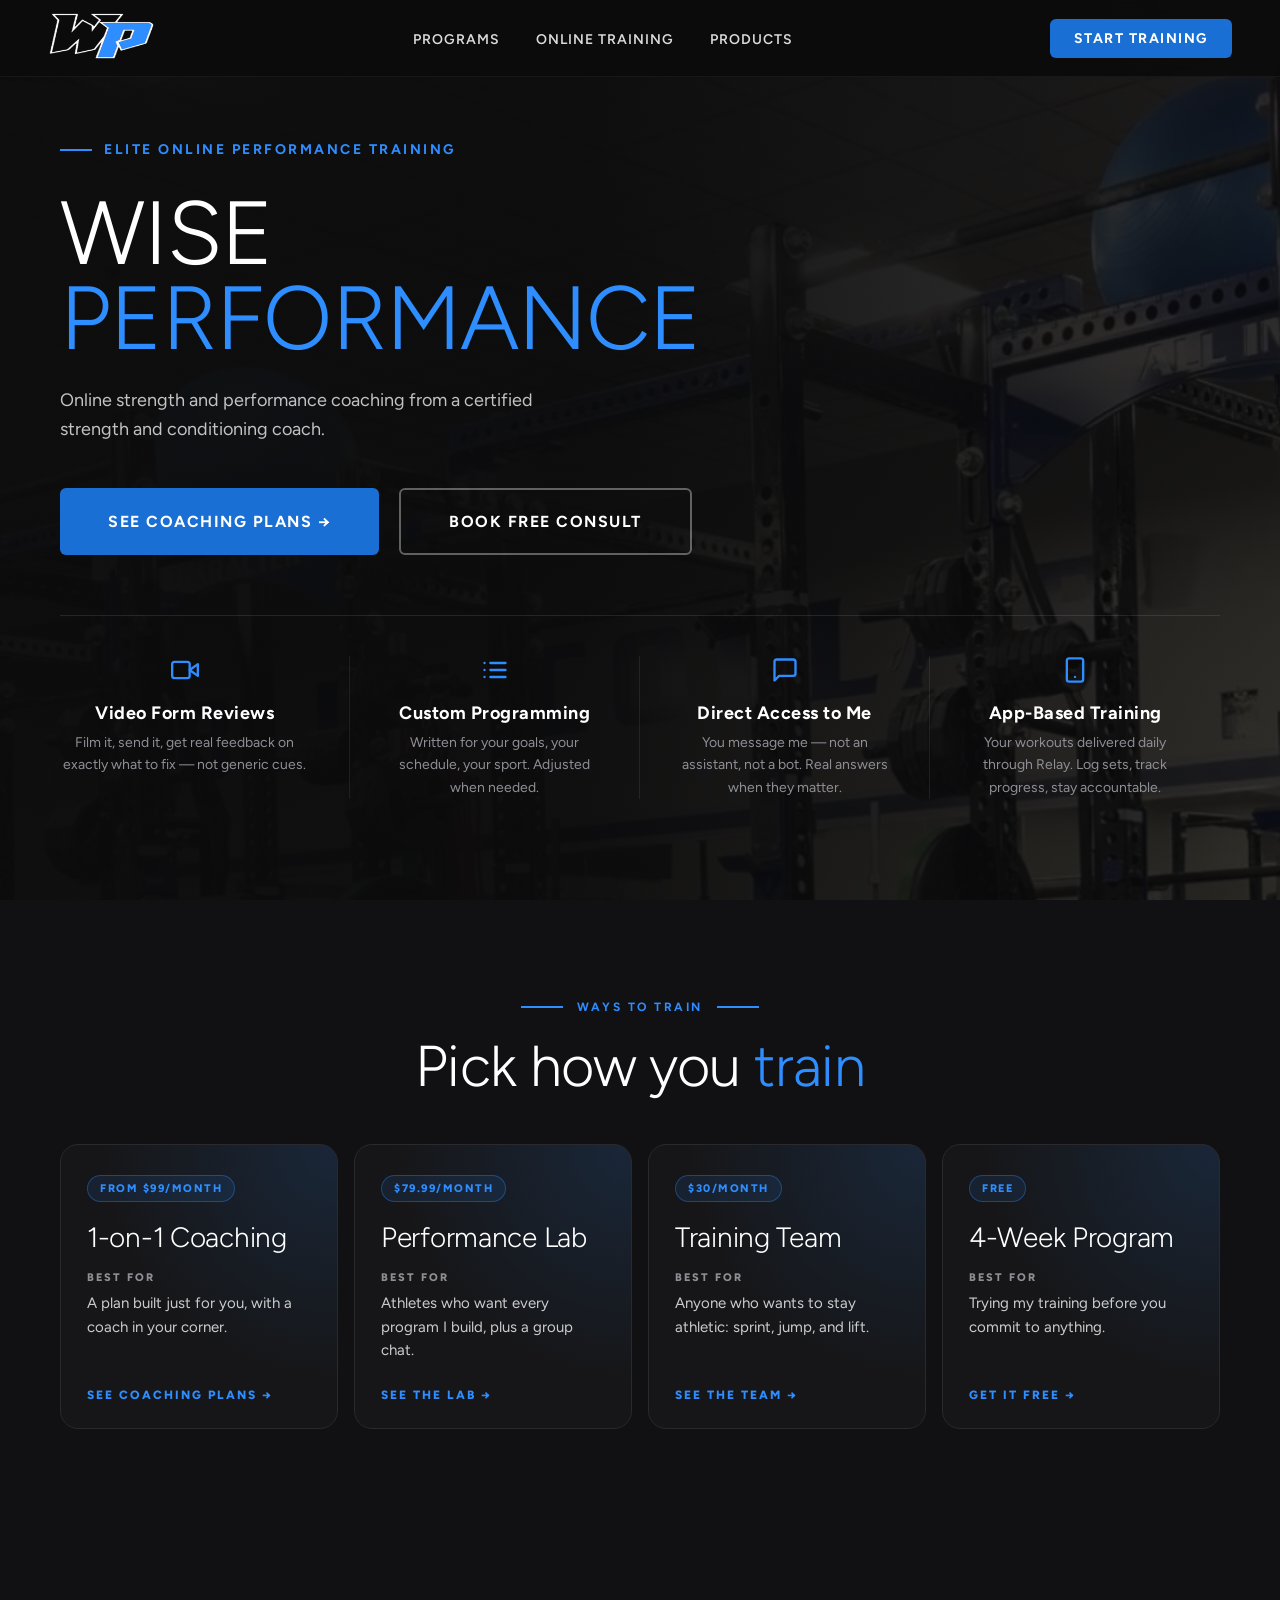
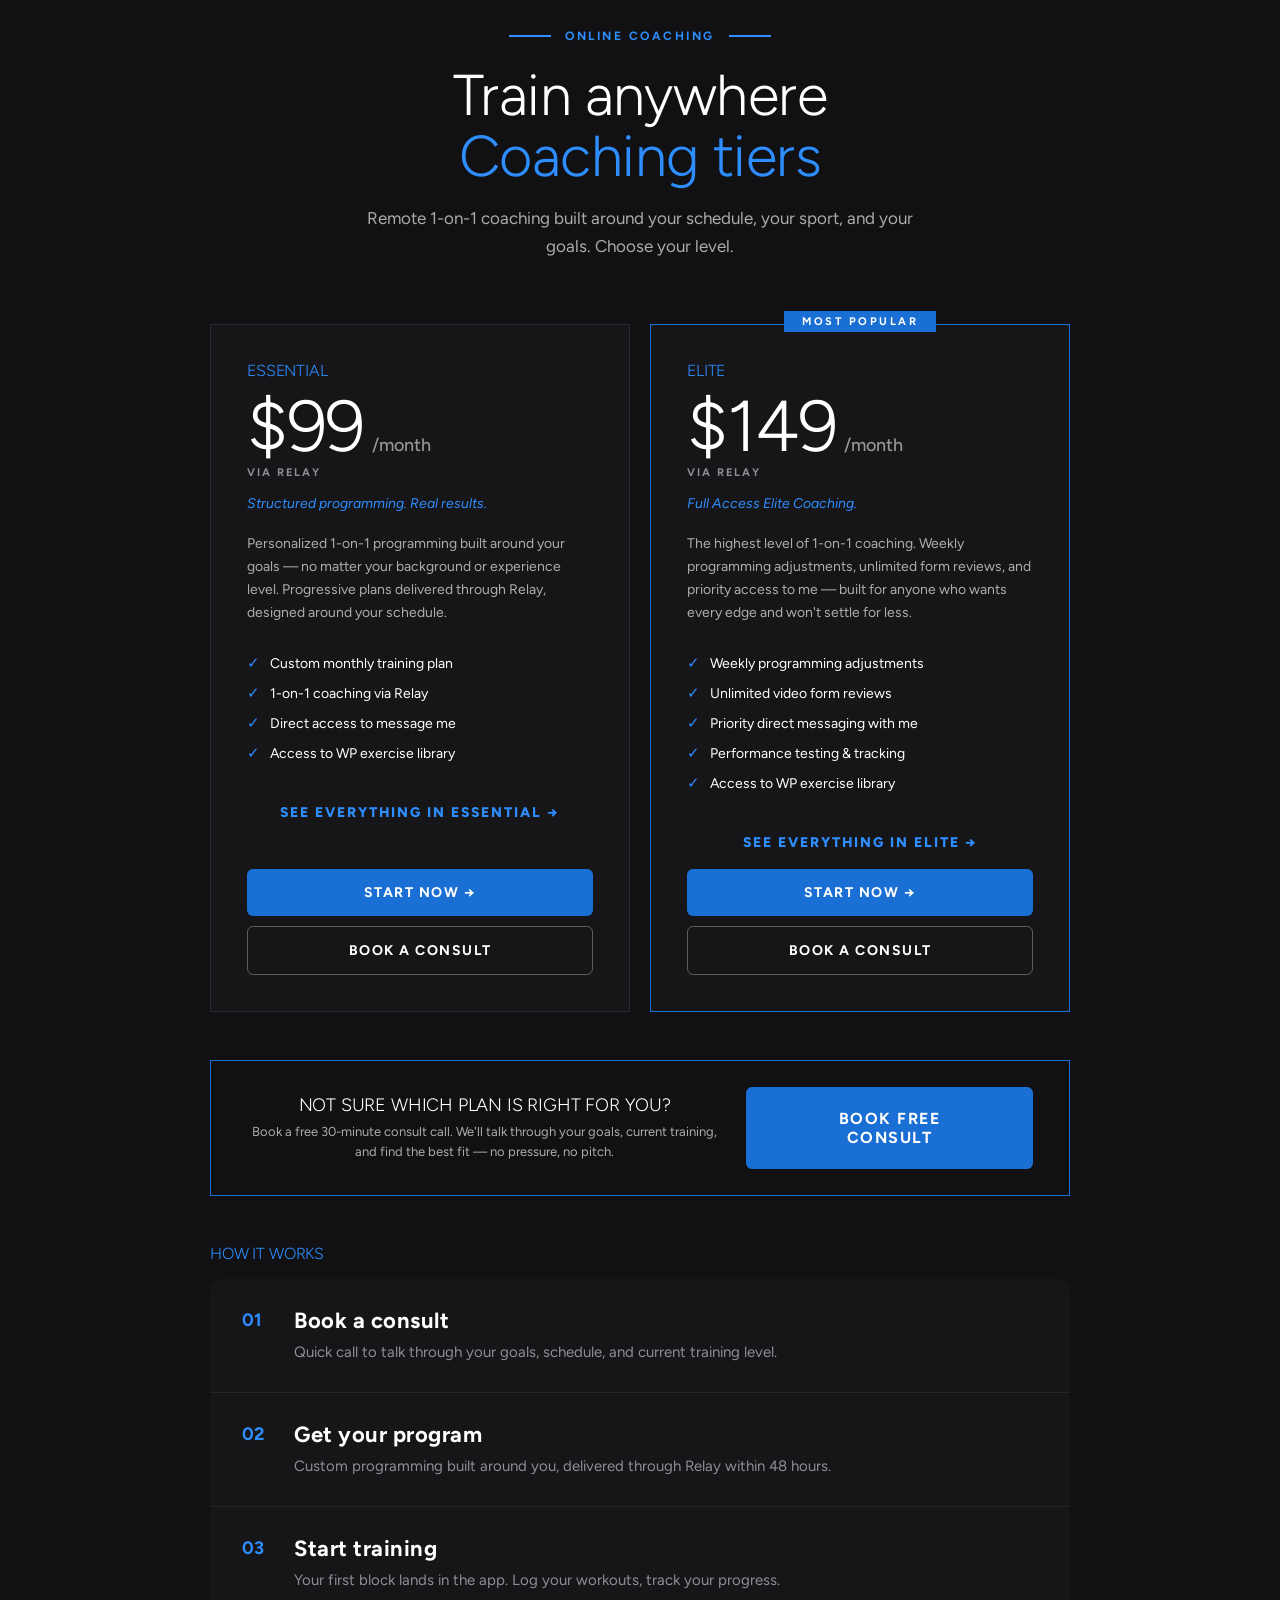
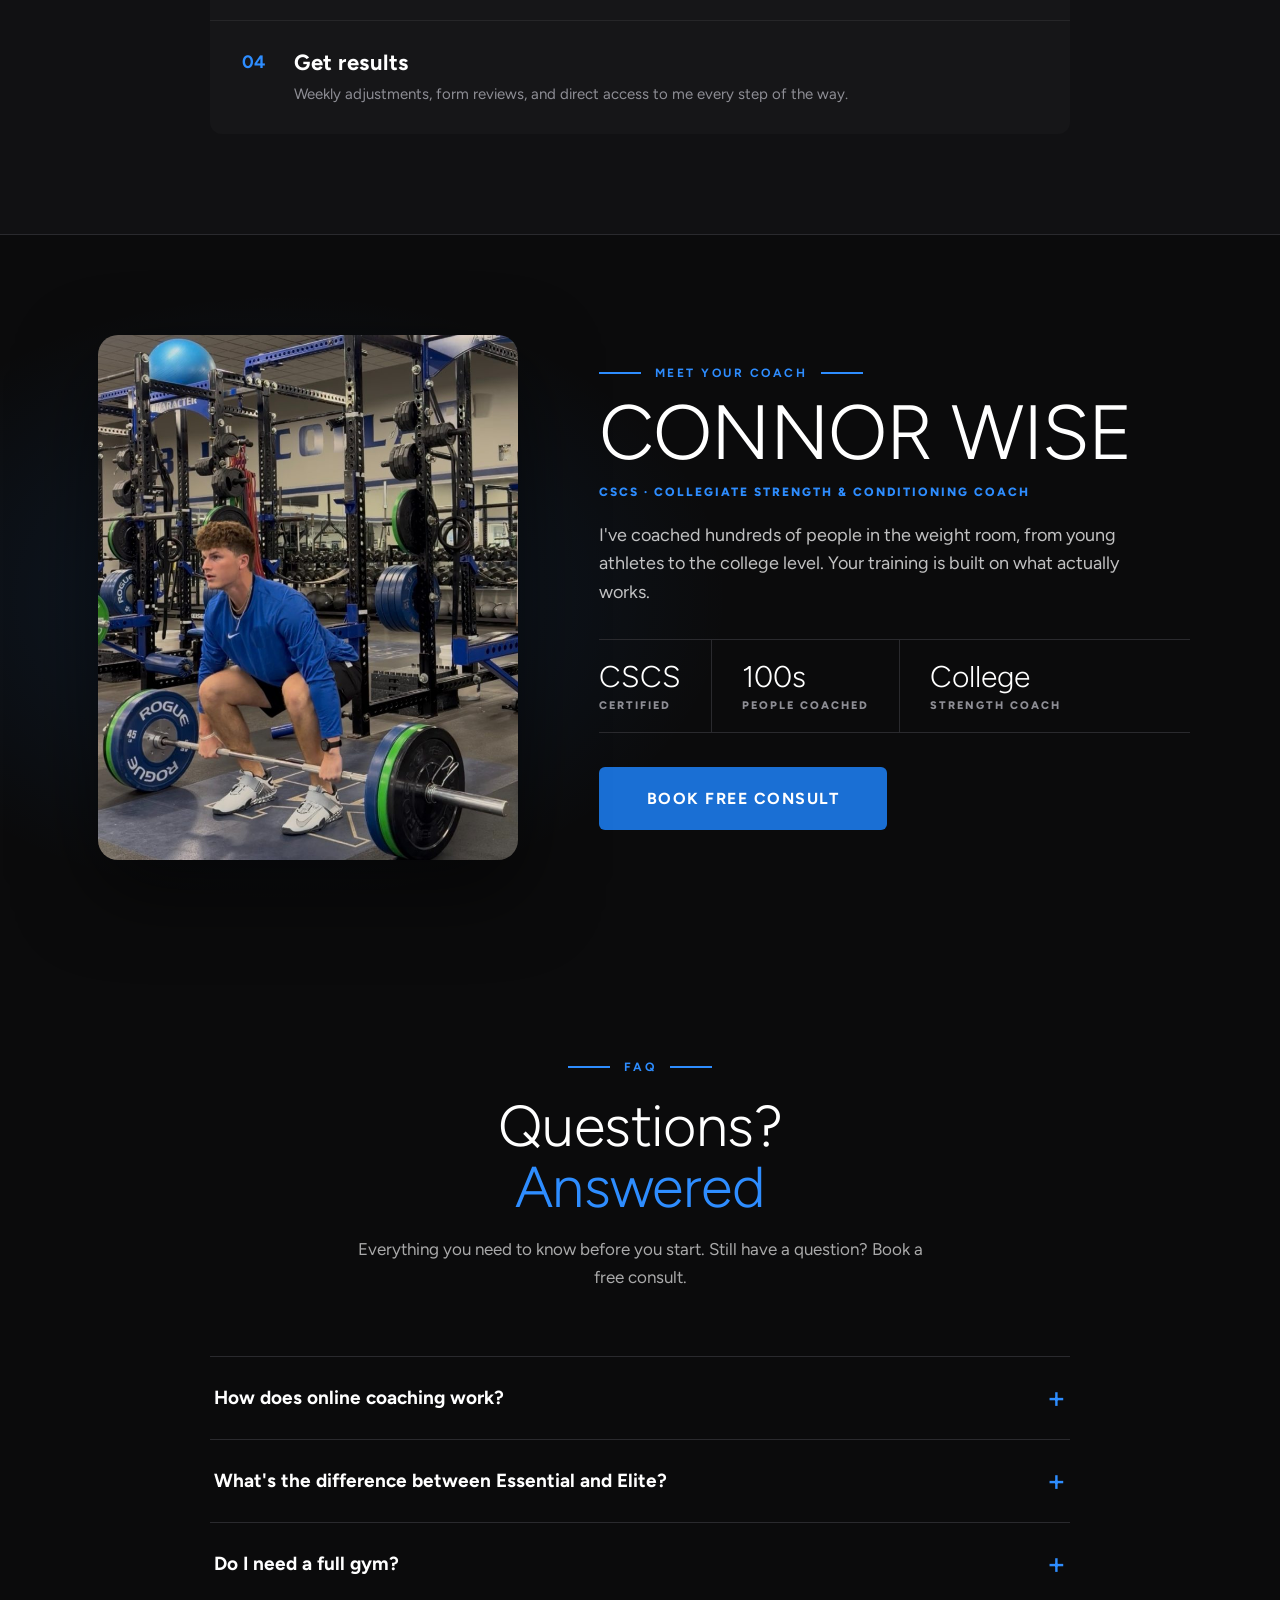
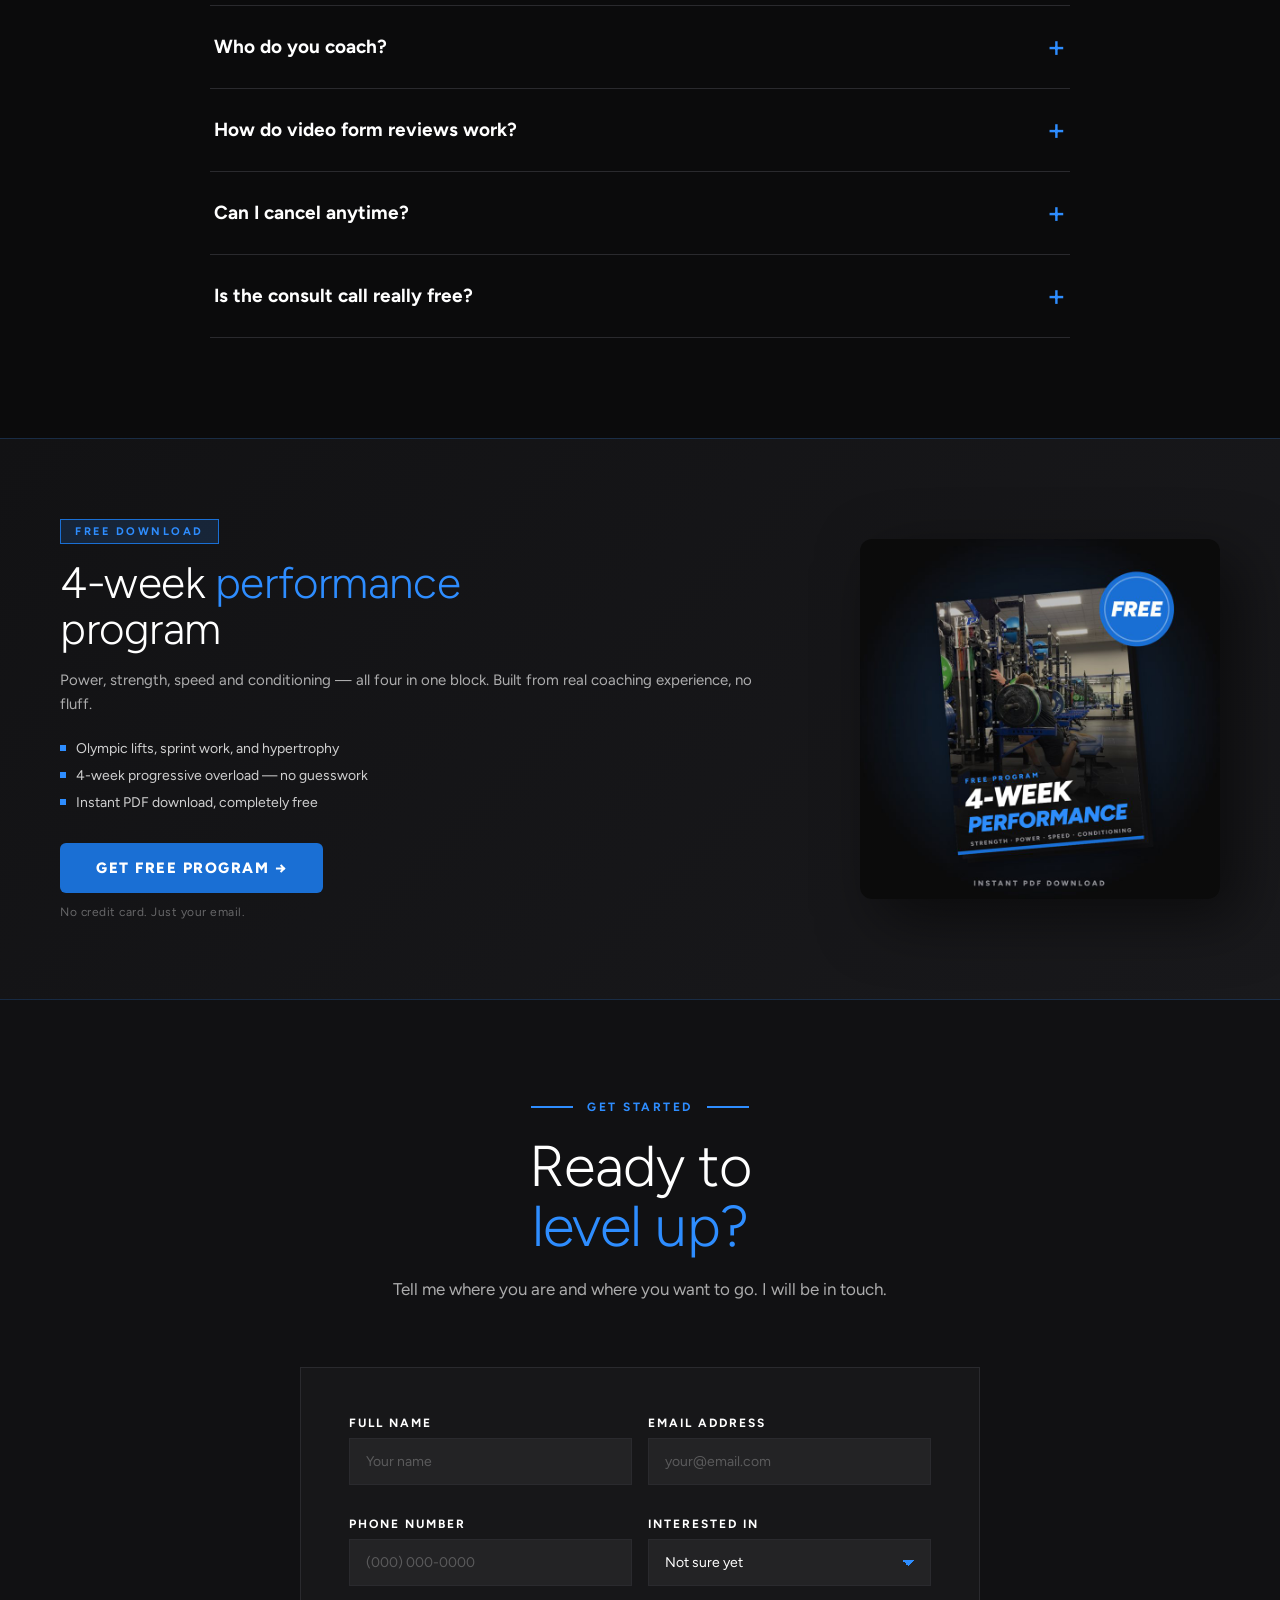
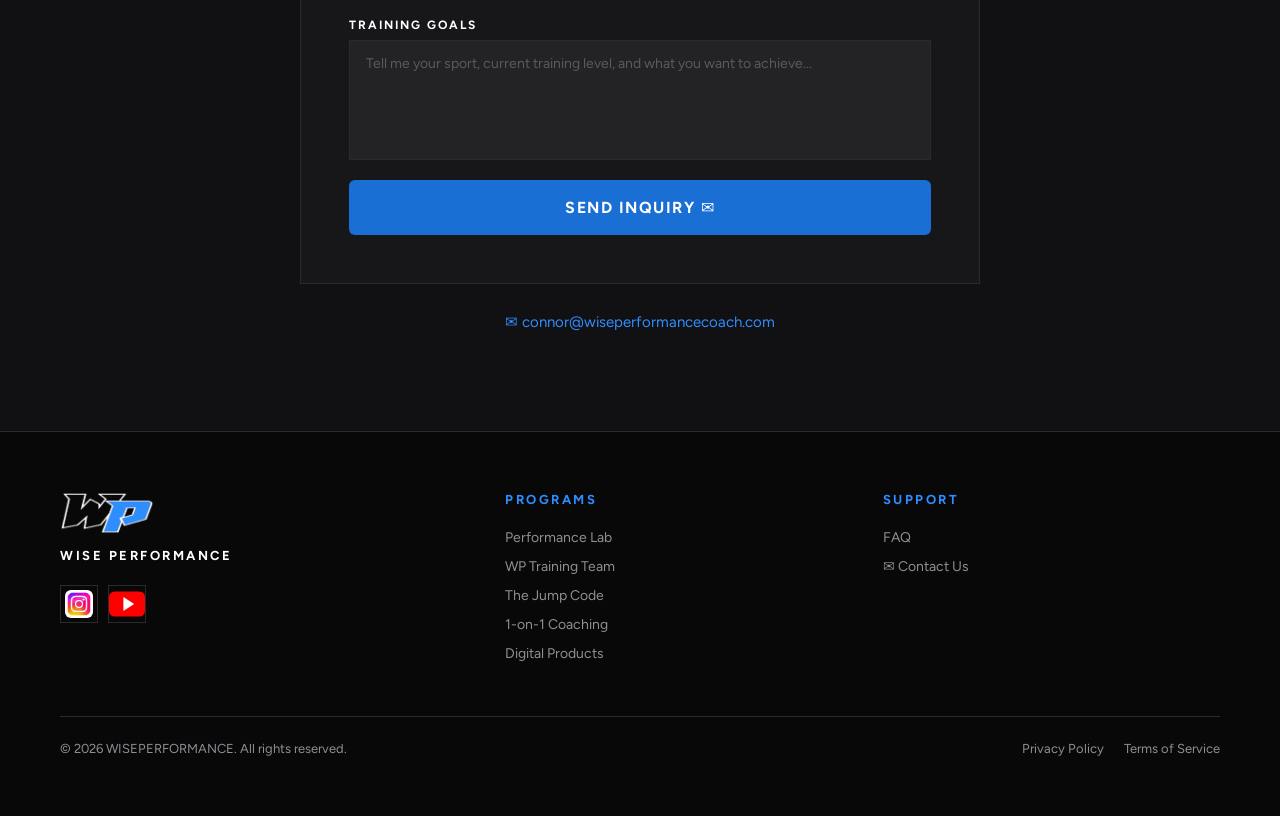
==== commit 461124cd: "Training Team page redesign (Stay athletic), new About section, new photos" ====
--- a/index.html
+++ b/index.html
@@ -24,13 +24,13 @@
   <link rel="preconnect" href="https://fonts.googleapis.com">
   <link rel="preconnect" href="https://fonts.gstatic.com" crossorigin>
   <link href="https://fonts.googleapis.com/css2?family=Figtree:ital,wght@0,400..900;1,400..900&display=swap" rel="stylesheet">
-  <link rel="stylesheet" href="styles.css?v=12">
-  <script src="site.js?v=12" defer></script></head>
+  <link rel="stylesheet" href="styles.css?v=13">
+  <script src="site.js?v=13" defer></script></head>
 <body>
 
 <!-- NAV -->
 <nav>
-  <a href="#"><img src="wp-logo.png?v=12" alt="Wise Performance" style="height:48px;"></a>
+  <a href="#"><img src="wp-logo.png?v=13" alt="Wise Performance" style="height:48px;"></a>
   <ul class="nav-links">
     <li><a href="programs.html">PROGRAMS</a></li>
     <li><a href="#online-training">ONLINE TRAINING</a></li>
@@ -101,7 +101,7 @@
     <a class="way" href="team.html">
       <div class="way-price">$30/MONTH</div>
       <h3>Training Team</h3>
-      <div class="way-best"><span>BEST FOR</span>Structured training to follow, planned out for you.</div>
+      <div class="way-best"><span>BEST FOR</span>Anyone who wants to stay athletic: sprint, jump, and lift.</div>
       <div class="way-go">SEE THE TEAM <span aria-hidden="true">&rarr;</span></div>
     </a>
     <a class="way" href="https://connor-wise.kit.com/wiseperformance" target="_blank">
@@ -204,46 +204,26 @@
   </div>
 </section>
 
-<!-- ABOUT -->
-<section id="about">
-  <div class="about-inner">
-    <div class="about-eyebrow">MEET YOUR COACH</div>
-    <h2 class="about-name">Connor Wise</h2>
-    <div class="about-role">CSCS &middot; COLLEGIATE STRENGTH &amp; CONDITIONING COACH</div>
-
-    <div class="about-wrap about-wrap--photo">
-      <div class="about-photo">
-        <img src="coach.jpg" alt="Connor Wise testing his vertical jump on a Vertec" loading="lazy">
-      </div>
-      <div class="about-main">
-      <div class="about-text">
-        <p>I'm a <strong>Certified Strength and Conditioning Specialist (CSCS)</strong> and a collegiate strength and conditioning coach.</p>
-        <p>I've coached hundreds of people in the weight room, from young athletes to the college level. I've seen what actually works, what keeps people healthy, and how to keep making progress month after month.</p>
-        <p>Every program I write comes from that experience. Whether you're chasing your next level in a sport or just want to get stronger, move better, and feel better, your training is built around you, your schedule, and your goals.</p>
-      </div>
-      <div class="about-card">
-        <div class="about-card-bar"></div>
-        <div class="about-card-body">
-          <div class="about-card-label">COACH PROFILE</div>
-          <div class="about-stat">
-            <div class="about-stat-num">CSCS</div>
-            <div class="about-stat-label">Certified specialist</div>
-          </div>
-          <div class="about-stat">
-            <div class="about-stat-num">100s</div>
-            <div class="about-stat-label">People coached</div>
-          </div>
-          <div class="about-stat">
-            <div class="about-stat-num">1-on-1</div>
-            <div class="about-stat-label">Built around you</div>
-          </div>
-        </div>
-      </div>
-      </div>
-    </div>
-  </div>
-</section>
-
+<!-- ABOUT -->
+<section id="about" class="coach">
+  <div class="coach-inner">
+    <div class="coach-photo">
+      <img src="lab-deadlift.jpg" alt="Connor Wise setting up a deadlift" width="800" height="1000" loading="lazy">
+    </div>
+    <div class="coach-text">
+      <div class="section-label">MEET YOUR COACH</div>
+      <h2 class="coach-name">Connor Wise</h2>
+      <div class="coach-role">CSCS &middot; COLLEGIATE STRENGTH &amp; CONDITIONING COACH</div>
+      <p class="coach-line">I've coached hundreds of people in the weight room, from young athletes to the college level. Your training is built on what actually works.</p>
+      <div class="coach-stats">
+        <div><strong>CSCS</strong><span>CERTIFIED</span></div>
+        <div><strong>100s</strong><span>PEOPLE COACHED</span></div>
+        <div><strong>College</strong><span>STRENGTH COACH</span></div>
+      </div>
+      <a href="https://calendly.com/connor-wise06/30min" target="_blank" class="btn-primary">BOOK FREE CONSULT</a>
+    </div>
+  </div>
+</section>
 <!-- FAQ -->
 <section id="faq">
   <div class="section-label">FAQ</div>
@@ -361,7 +341,7 @@
 <footer>
   <div class="footer-top">
     <div>
-      <img src="wp-logo.png?v=12" alt="Wise Performance" style="height:42px;margin-bottom:14px;display:block;">
+      <img src="wp-logo.png?v=13" alt="Wise Performance" style="height:42px;margin-bottom:14px;display:block;">
       <div class="footer-brand">WISE PERFORMANCE</div>
       <div class="social-links">
         <a href="https://www.instagram.com/wise_performance" class="social-link" target="_blank"><img src="insta-logo.jpg" alt="Instagram" style="height:28px;width:28px;object-fit:cover;border-radius:6px;"></a>
--- a/styles.css
+++ b/styles.css
@@ -1137,7 +1137,7 @@
     /* ── ABOUT PHOTO ── */
     .about-wrap--photo { grid-template-columns: 0.85fr 1.15fr; align-items: stretch; }
     .about-photo { position: relative; min-height: 520px; clip-path: polygon(0 0, calc(100% - 36px) 0, 100% 36px, 100% 100%, 0 100%); background: var(--card-bg); }
-    .about-photo img { position: absolute; inset: 0; width: 100%; height: 100%; object-fit: cover; object-position: 50% 15%; display: block; }
+    .about-photo img { position: absolute; inset: 0; width: 100%; height: 100%; object-fit: cover; object-position: 35% 70%; display: block; }
     .about-photo::after { content: ''; position: absolute; left: 0; right: 0; bottom: 0; height: 4px; background: var(--blue); }
     .about-main { display: flex; flex-direction: column; gap: 36px; }
     @media (max-width: 768px) {
@@ -1438,5 +1438,75 @@
       .proof-stat small { font-size: 11px; }
     }
     @media (max-width: 560px) { .ways-grid { grid-template-columns: 1fr; } .way h3 { font-size: 24px; margin: 16px 0 12px; } .way-best { margin-bottom: 20px; } }
+    /* ── TRAINING TEAM PAGE ── */
+    .team-hero { position: relative; overflow: hidden; padding: 140px 60px 90px; background: radial-gradient(ellipse 55% 60% at 78% 45%, rgba(46,141,255,0.16), transparent 70%), var(--dark); }
+    .team-hero-inner { max-width: 1180px; margin: 0 auto; display: grid; grid-template-columns: 1.1fr 0.9fr; gap: 64px; align-items: center; }
+    .team-hero-inner > * { min-width: 0; }
+    .team-hero-text > * { animation: wpRise 0.8s cubic-bezier(.2,.7,.2,1) both; }
+    .team-hero-title { text-transform: uppercase; color: #fff; font-size: clamp(44px, 6.6vw, 92px); line-height: 1.02; margin: 18px 0 0; animation-delay: 0.1s; }
+    .team-hero-sub { max-width: 520px; margin-top: 22px; color: rgba(255,255,255,0.72); font-size: 18px; line-height: 1.6; animation-delay: 0.2s; }
+    .team-hero-stats { grid-template-columns: repeat(3, auto); justify-content: start; animation-delay: 0.3s; }
+    .team-hero-stats div:first-child { padding-left: 0; }
+    .team-hero-buy { justify-content: flex-start; animation-delay: 0.4s; }
+    .team-hero-buy .btn-primary { white-space: nowrap; }
+    .team-hero-photo-wrap { position: relative; max-width: 440px; justify-self: center; animation: wpRise 0.9s 0.25s cubic-bezier(.2,.7,.2,1) both; }
+    .team-hero-photo-wrap img { position: relative; display: block; width: 100%; height: auto; aspect-ratio: 4 / 5; object-fit: cover; border-radius: 20px; box-shadow: 0 30px 80px rgba(0,0,0,0.55); }
+    .team-train .section-title { margin-bottom: 44px; }
+    .pillars { max-width: 1100px; margin: 0 auto; display: grid; grid-template-columns: repeat(3, 1fr); gap: 16px; }
+    .pillar { position: relative; overflow: hidden; border-radius: 18px; border: 1px solid var(--card-border); aspect-ratio: 4 / 5; }
+    .pillar img { width: 100%; height: 100%; object-fit: cover; display: block; transition: transform 0.7s ease; }
+    .pillar:hover img { transform: scale(1.06); }
+    .pillar::before { content: ''; position: absolute; inset: 35% 0 0 0; z-index: 1; background: linear-gradient(transparent, rgba(11,11,12,0.92)); }
+    .pillar::after { content: ''; position: absolute; left: 0; right: 0; bottom: 0; z-index: 2; height: 3px; background: linear-gradient(90deg, var(--blue), var(--blue-bright)); transform: scaleX(0); transform-origin: 0 50%; transition: transform 0.4s ease; }
+    .pillar:hover::after { transform: scaleX(1); }
+    .pillar-body { position: absolute; left: 22px; right: 22px; bottom: 20px; z-index: 2; }
+    .pillar-body span { color: var(--blue-bright); font-size: 12px; font-weight: 800; letter-spacing: 2px; }
+    .pillar-body h3 { text-transform: uppercase; font-size: 34px; line-height: 1; margin: 6px 0 8px; }
+    .pillar-body p { color: rgba(255,255,255,0.8); font-size: 15px; line-height: 1.45; }
+    .team-train .lab-get-row { max-width: 1100px; margin-top: 16px; }
+    .pillar img.pillar-img--vertec { object-position: center 12%; }
+    @media (max-width: 900px) {
+      .team-hero { padding: 120px 20px 60px; }
+      .team-hero-inner { grid-template-columns: 1fr; gap: 44px; }
+      .team-hero-photo-wrap { max-width: 340px; }
+      .team-hero-sub { font-size: 16px; }
+      .team-hero-stats { grid-template-columns: repeat(3, 1fr); width: 100%; max-width: none; }
+      .team-hero-stats div { padding: 16px 8px; }
+      .team-hero-stats div:nth-child(3) { border-left: 1px solid var(--card-border); }
+      .team-hero-stats div:nth-child(n+3) { border-top: none; }
+      .team-hero-stats strong { font-size: 20px; }
+      .team-hero-stats span { font-size: 9px; letter-spacing: 1px; }
+      .team-hero-buy { align-items: flex-start; max-width: none; }
+      .team-train .section-title { margin-bottom: 30px; }
+      .pillars { grid-template-columns: 1fr; max-width: 420px; }
+      .pillar { aspect-ratio: 5 / 4; }
+      .pillar img { object-position: center 30%; }
+    }
+    /* ── HOME: MEET YOUR COACH ── */
+    .coach { background: radial-gradient(ellipse 50% 60% at 22% 50%, rgba(46,141,255,0.13), transparent 70%), var(--dark); border-top: 1px solid var(--card-border); }
+    .coach-inner { max-width: 1100px; margin: 0 auto; display: grid; grid-template-columns: 0.85fr 1.15fr; gap: 72px; align-items: center; }
+    .coach-inner > * { min-width: 0; }
+    .coach-photo { position: relative; max-width: 420px; justify-self: center; width: 100%; }
+    .coach-photo img { position: relative; display: block; width: 100%; height: auto; border-radius: 20px; box-shadow: 0 30px 80px rgba(0,0,0,0.55); }
+    .coach .section-label { justify-content: flex-start; margin-bottom: 14px; }
+    .coach-name { text-transform: uppercase; color: #fff; font-size: clamp(44px, 6vw, 84px); line-height: 1; }
+    .coach-role { margin-top: 14px; color: var(--blue-bright); font-size: 12px; font-weight: 800; letter-spacing: 2px; }
+    .coach-line { max-width: 520px; margin-top: 22px; color: rgba(255,255,255,0.75); font-size: 18px; line-height: 1.6; }
+    .coach-stats { display: grid; grid-template-columns: repeat(3, auto); justify-content: start; margin: 32px 0 34px; border-top: 1px solid var(--card-border); border-bottom: 1px solid var(--card-border); }
+    .coach-stats div { padding: 20px 30px; }
+    .coach-stats div:first-child { padding-left: 0; }
+    .coach-stats div + div { border-left: 1px solid var(--card-border); }
+    .coach-stats strong { display: block; font-size: 30px; font-weight: 300; color: #fff; line-height: 1.1; }
+    .coach-stats span { display: block; margin-top: 6px; color: var(--gray); font-size: 11px; font-weight: 800; letter-spacing: 2px; }
+    @media (max-width: 900px) {
+      .coach-inner { grid-template-columns: 1fr; gap: 48px; }
+      .coach-photo { max-width: 320px; }
+      .coach-line { font-size: 16px; }
+      .coach-stats { grid-template-columns: repeat(3, 1fr); }
+      .coach-stats div { padding: 16px 10px; }
+      .coach-stats strong { font-size: 22px; }
+      .coach-stats span { font-size: 9px; letter-spacing: 1px; }
+      .coach .btn-primary { display: block; text-align: center; }
+    }
     /* every heading uses the thin Figtree look from the Performance Lab hero */
     h1, h2, h3, .section-title, .hiw-title, .plan-name { font-weight: 300 !important; font-style: normal !important; letter-spacing: -0.01em !important; }
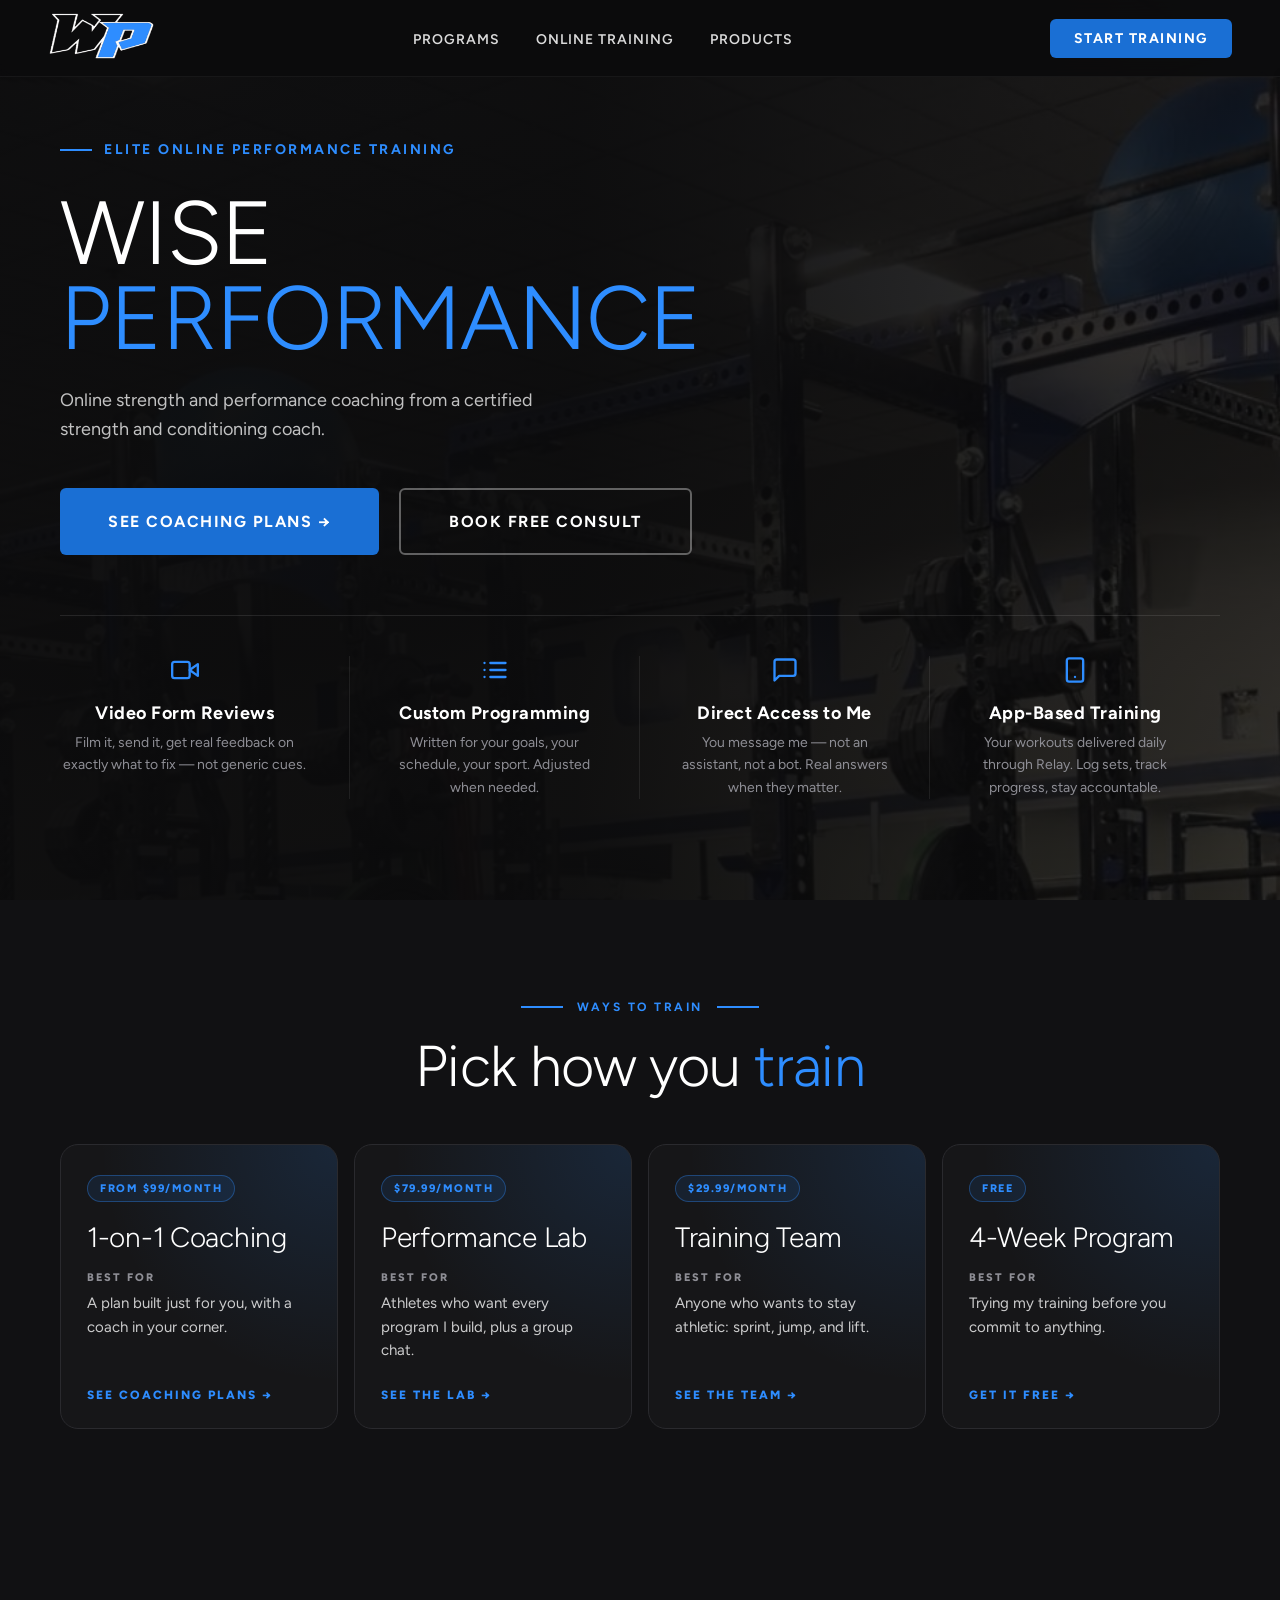
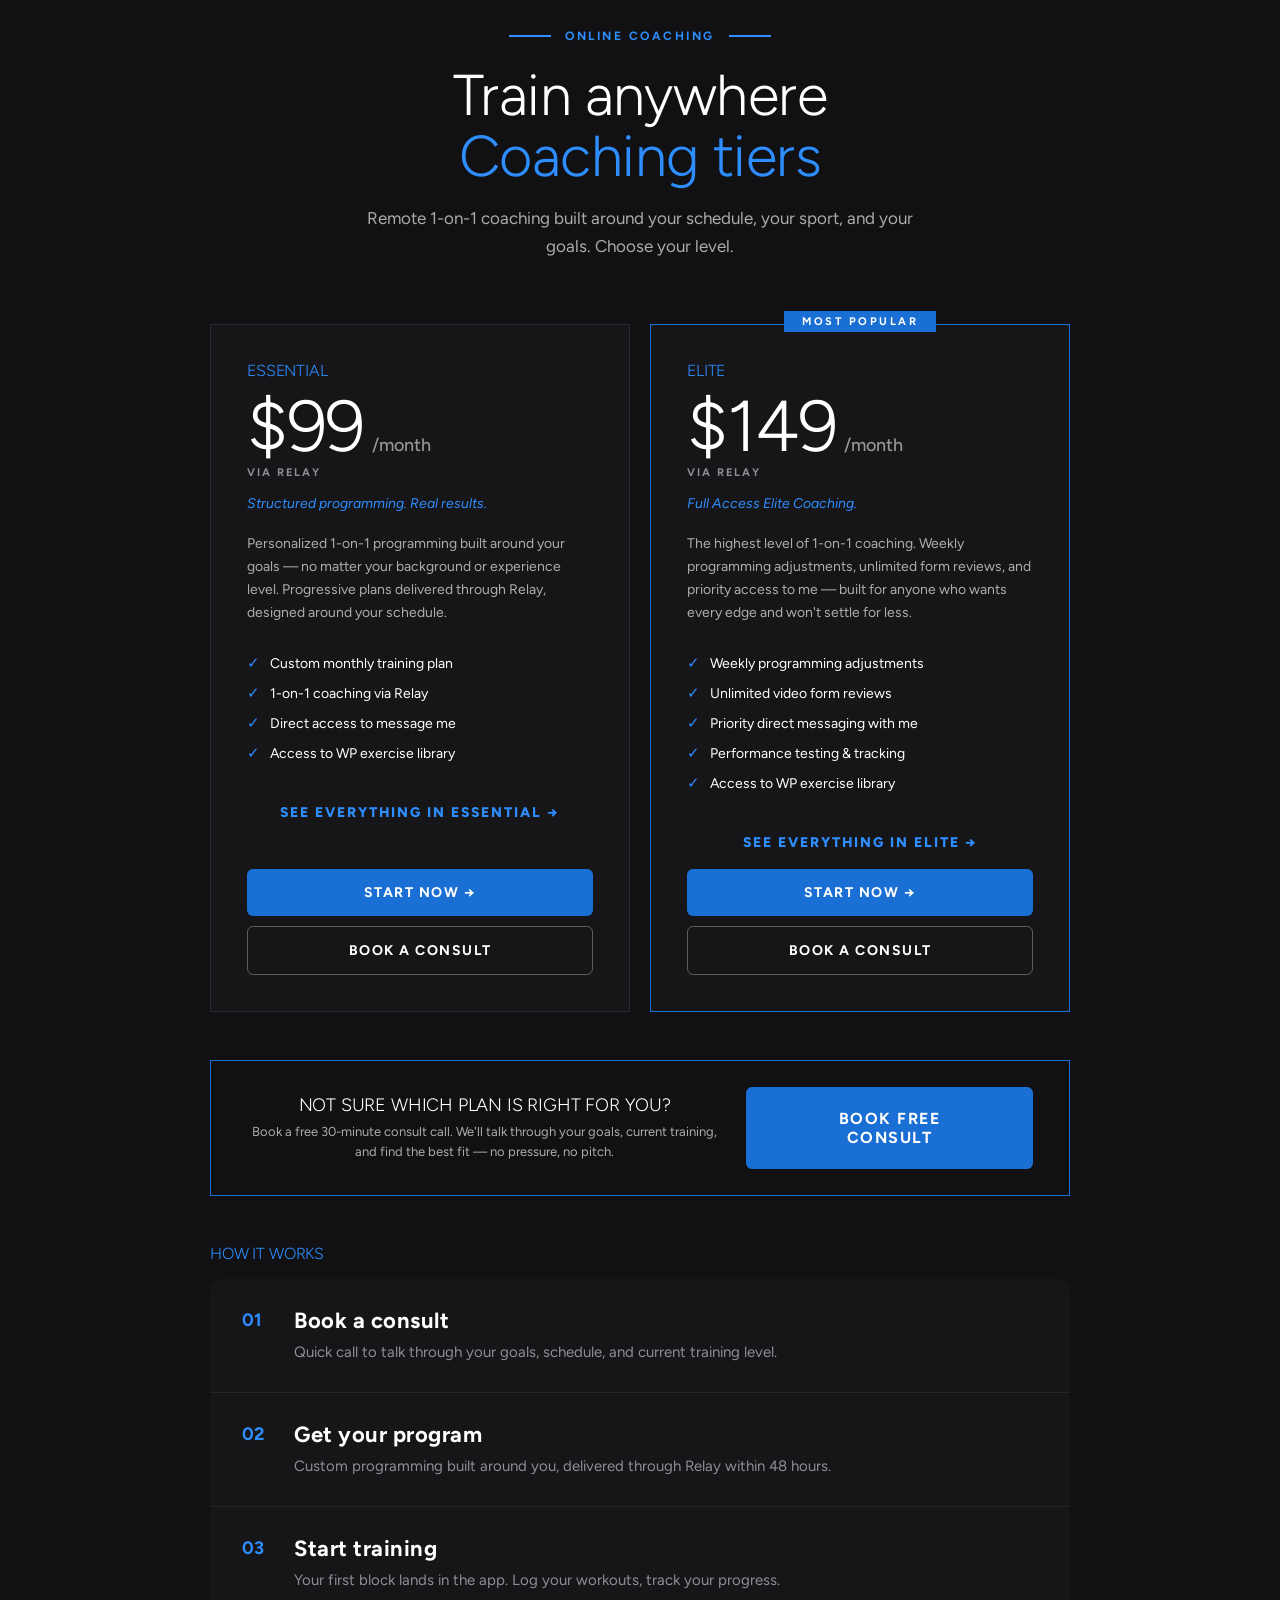
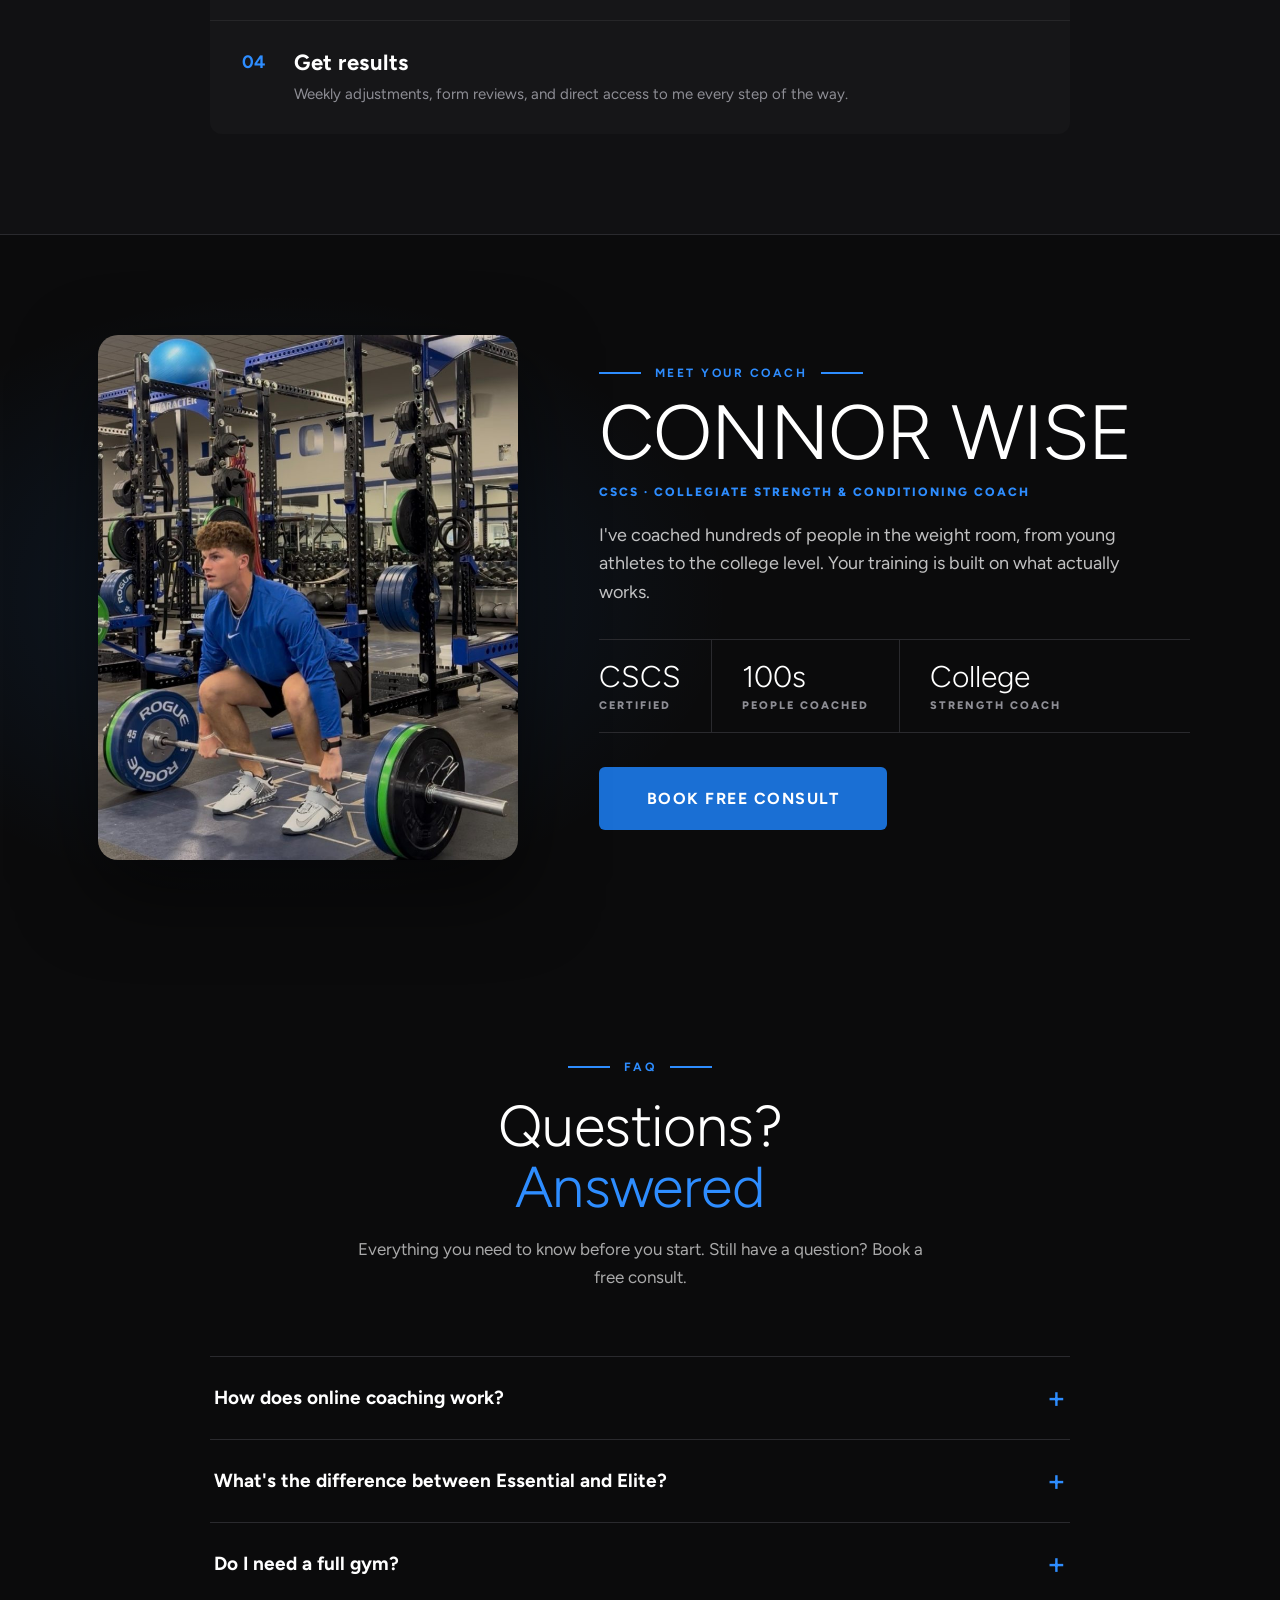
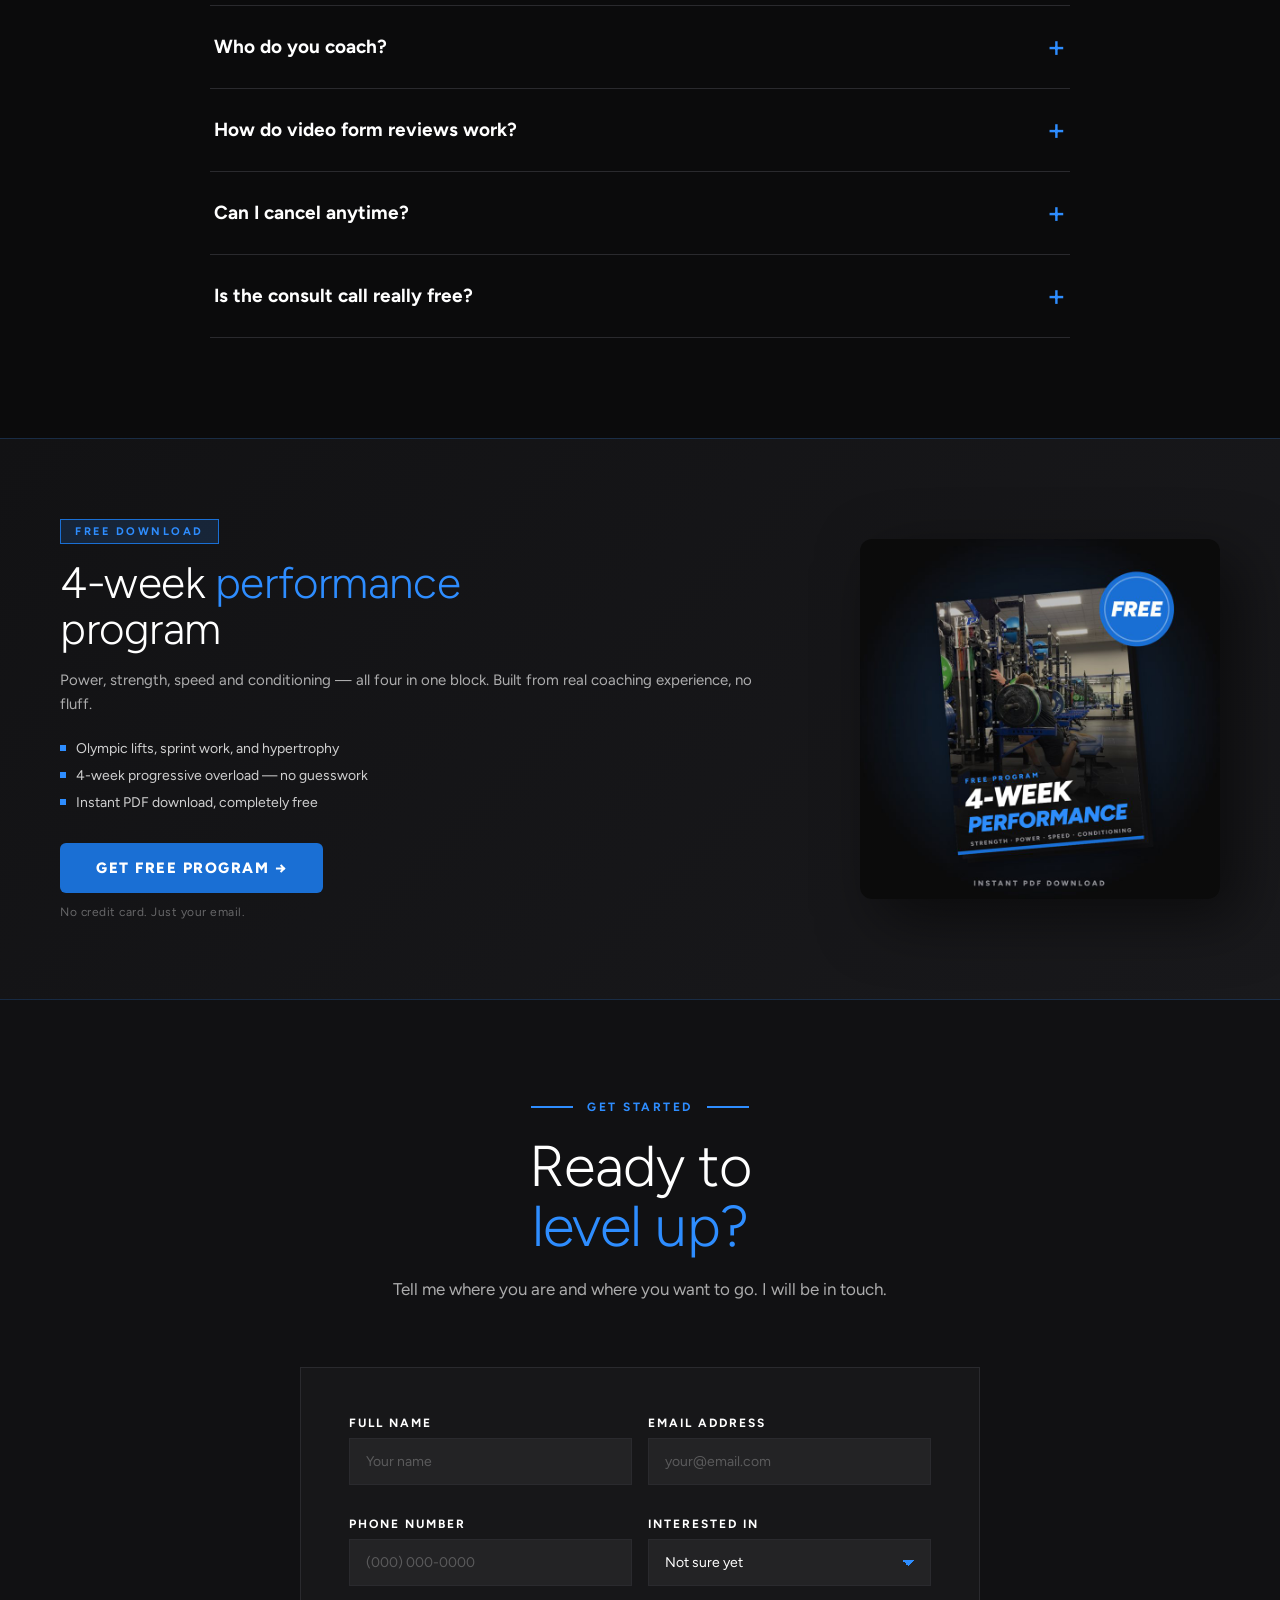
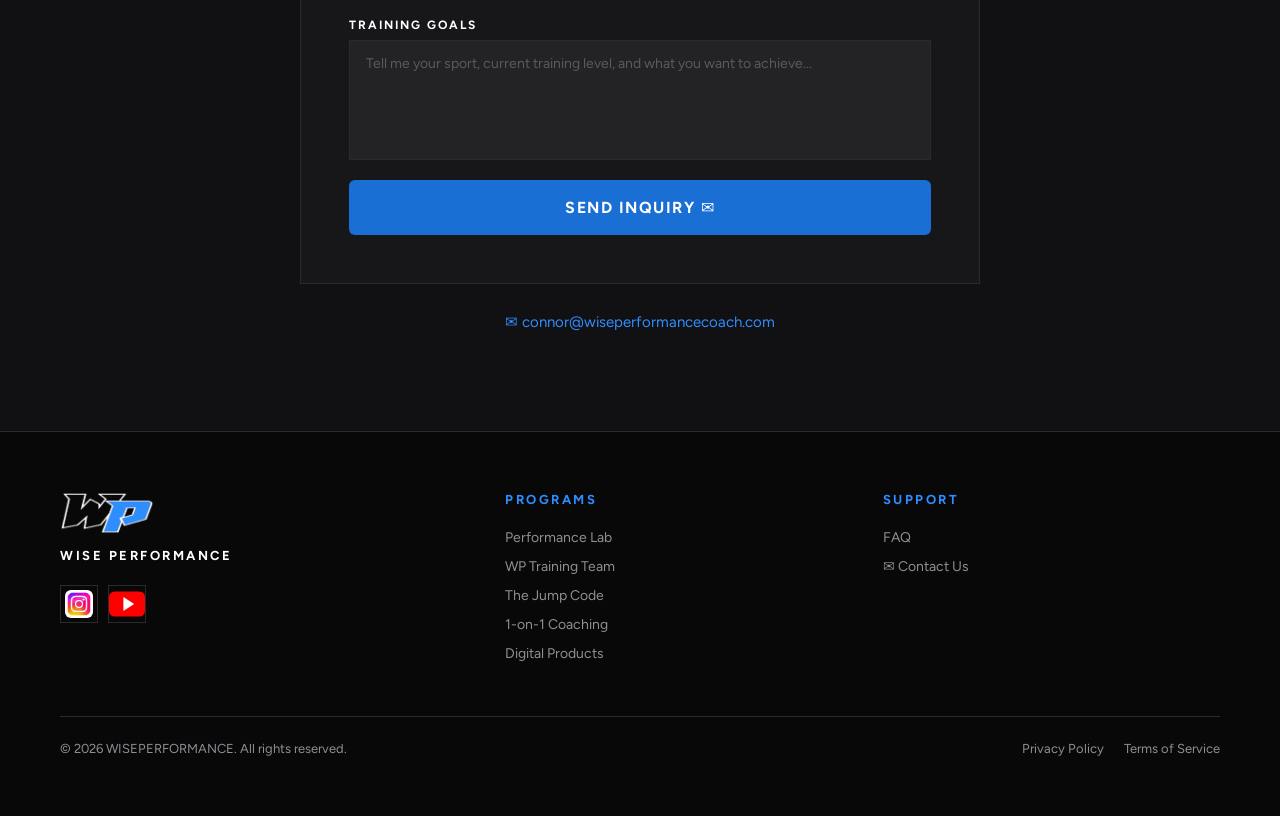
==== commit 2e8c20e9: "Training Team moves to Relay at 29.99/month" ====
--- a/index.html
+++ b/index.html
@@ -99,7 +99,7 @@
       <div class="way-go">SEE THE LAB <span aria-hidden="true">&rarr;</span></div>
     </a>
     <a class="way" href="team.html">
-      <div class="way-price">$30/MONTH</div>
+      <div class="way-price">$29.99/MONTH</div>
       <h3>Training Team</h3>
       <div class="way-best"><span>BEST FOR</span>Anyone who wants to stay athletic: sprint, jump, and lift.</div>
       <div class="way-go">SEE THE TEAM <span aria-hidden="true">&rarr;</span></div>
@@ -313,7 +313,7 @@
           <option value="Essential ($99/month)">Essential ($99/month)</option>
           <option value="Elite ($149/month)">Elite ($149/month)</option>
           <option value="Performance Lab ($79.99/month)">Performance Lab ($79.99/month)</option>
-          <option value="WP Training Team ($30/month)">WP Training Team ($30/month)</option>
+          <option value="WP Training Team ($29.99/month)">WP Training Team ($29.99/month)</option>
           <option value="Something else">Something else</option>
         </select>
       </div>
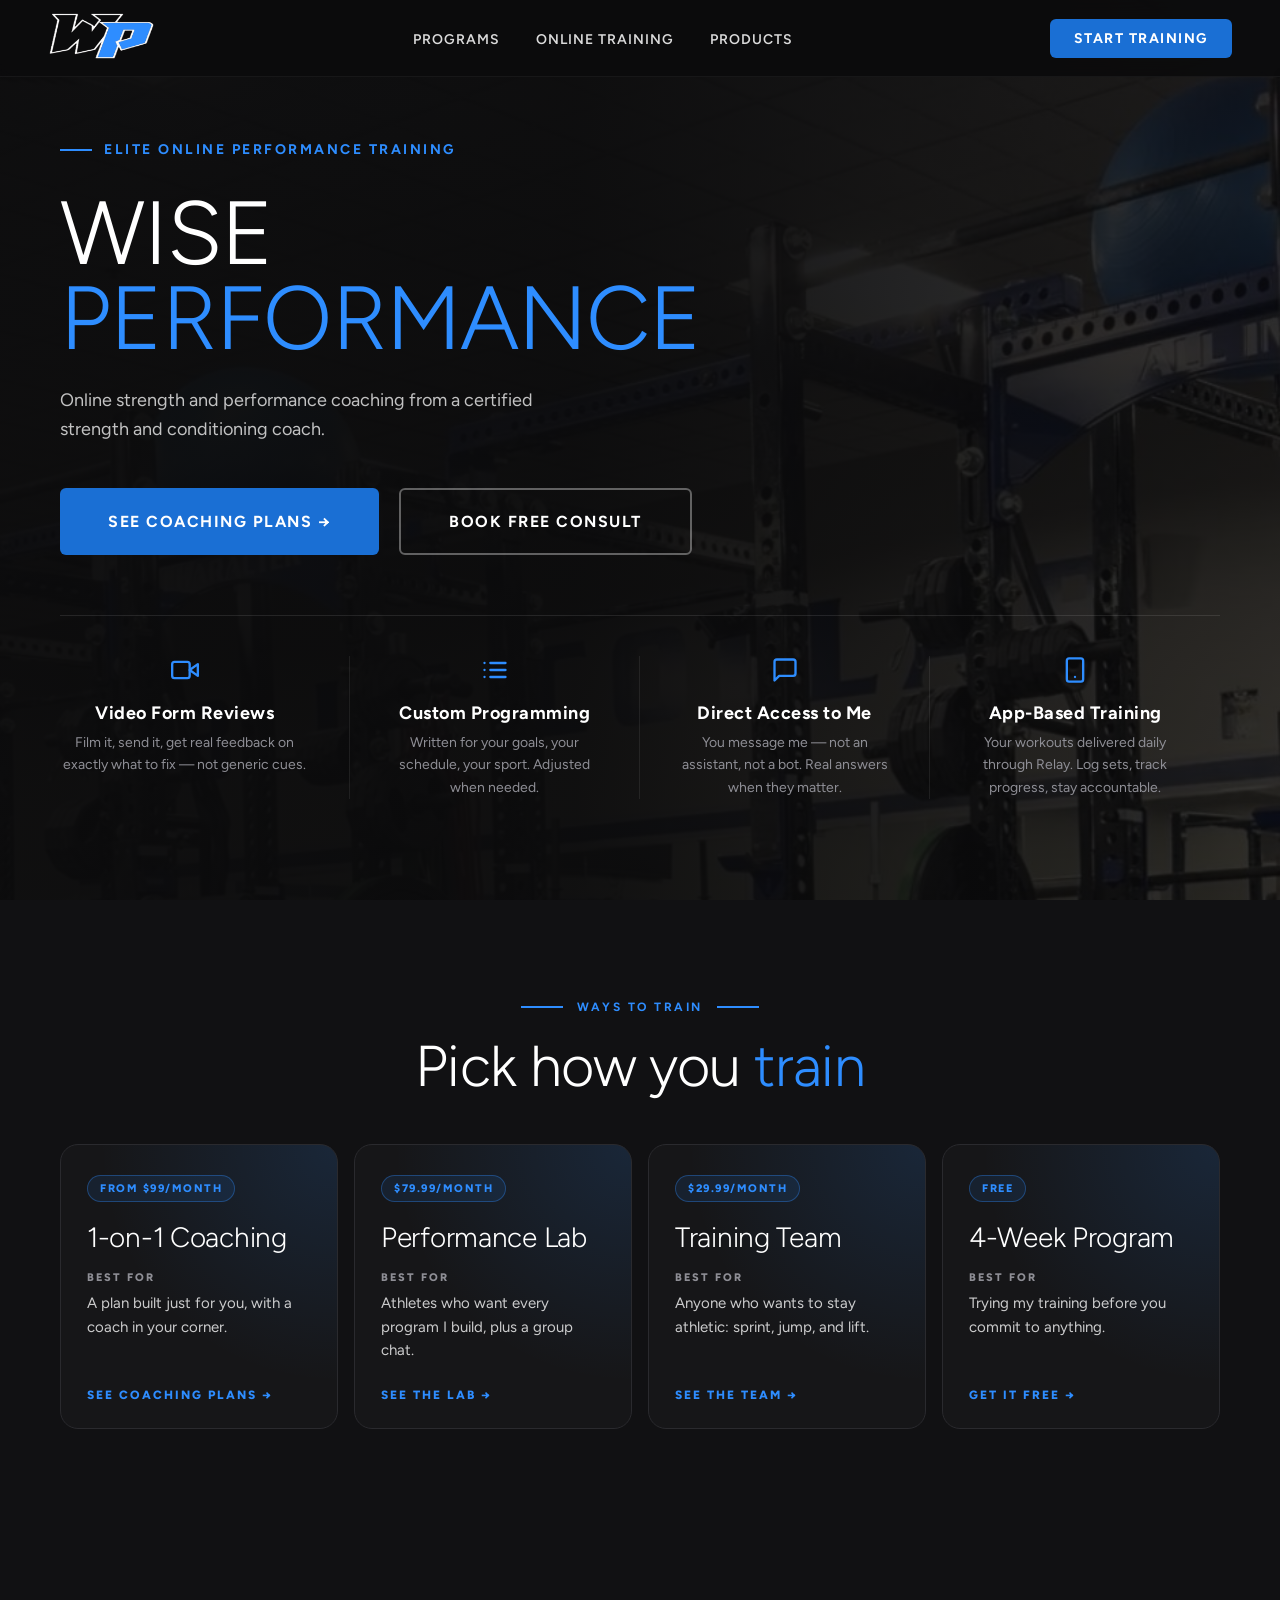
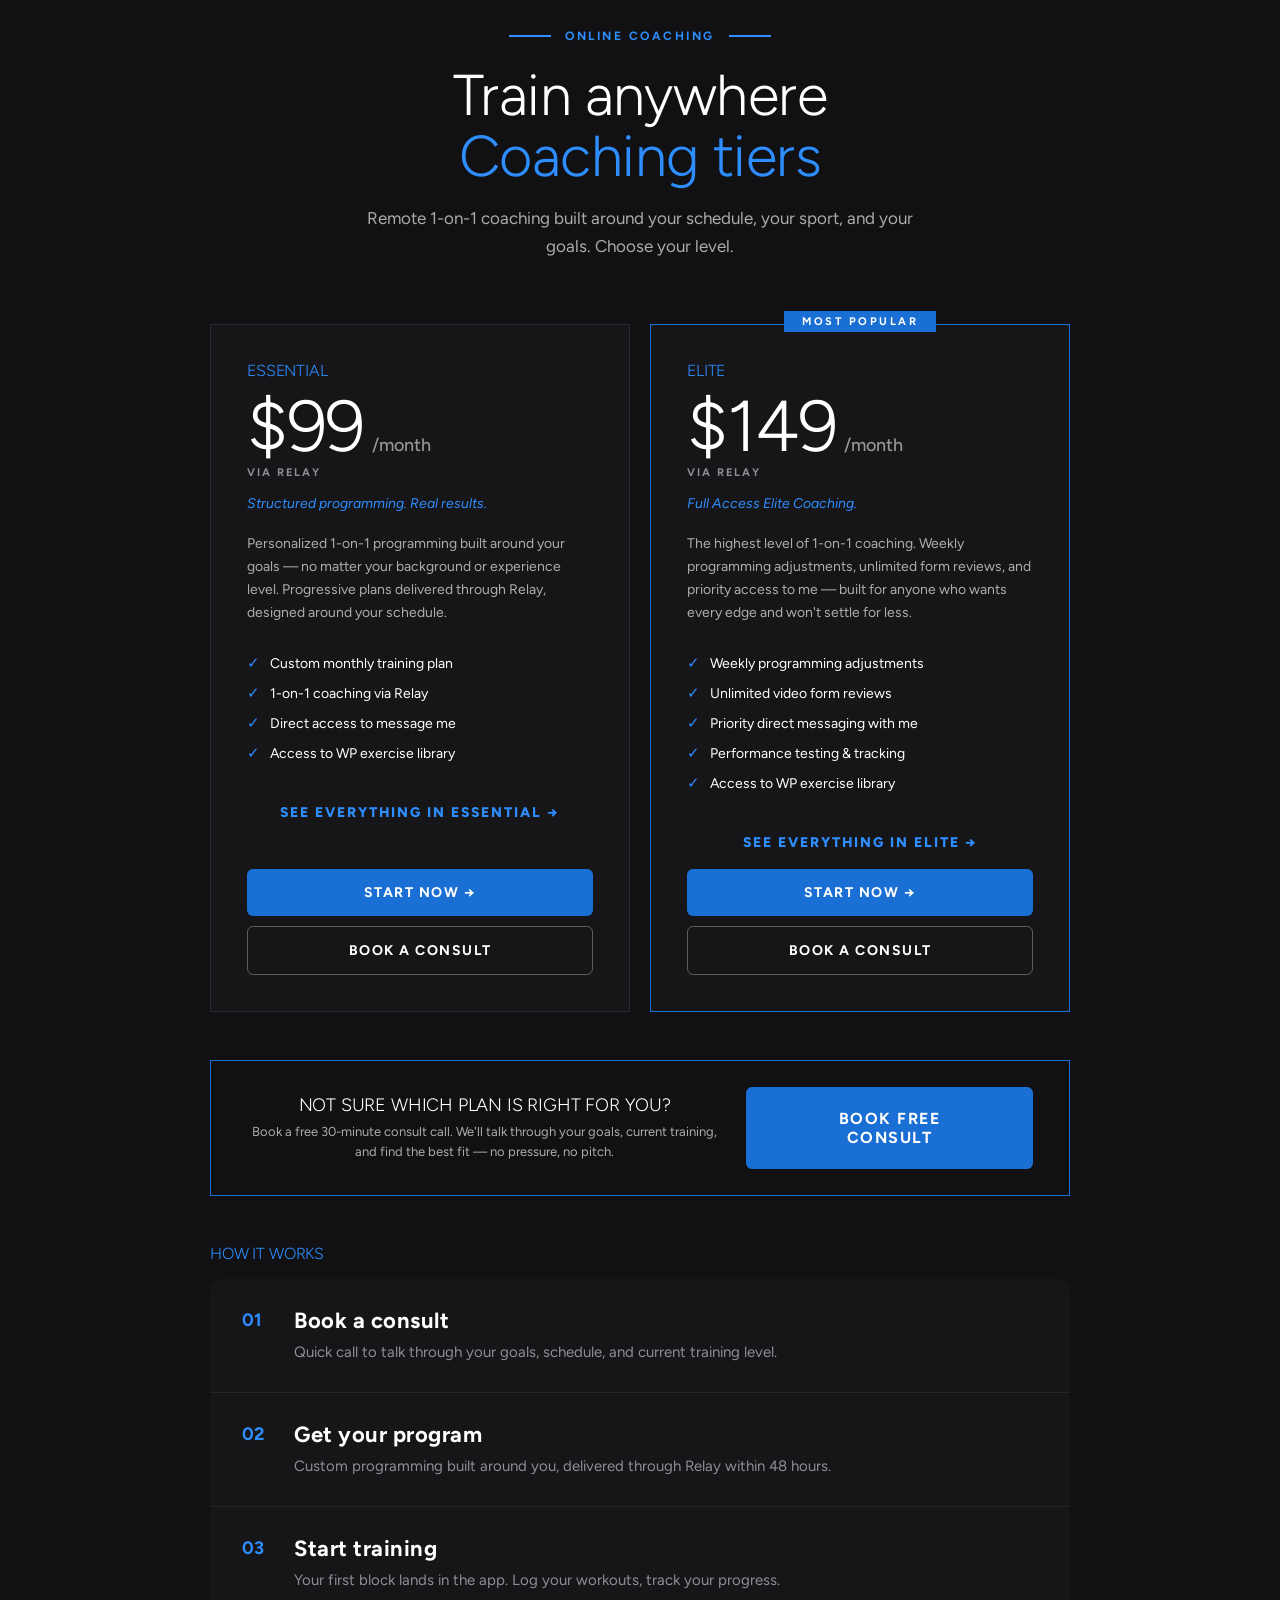
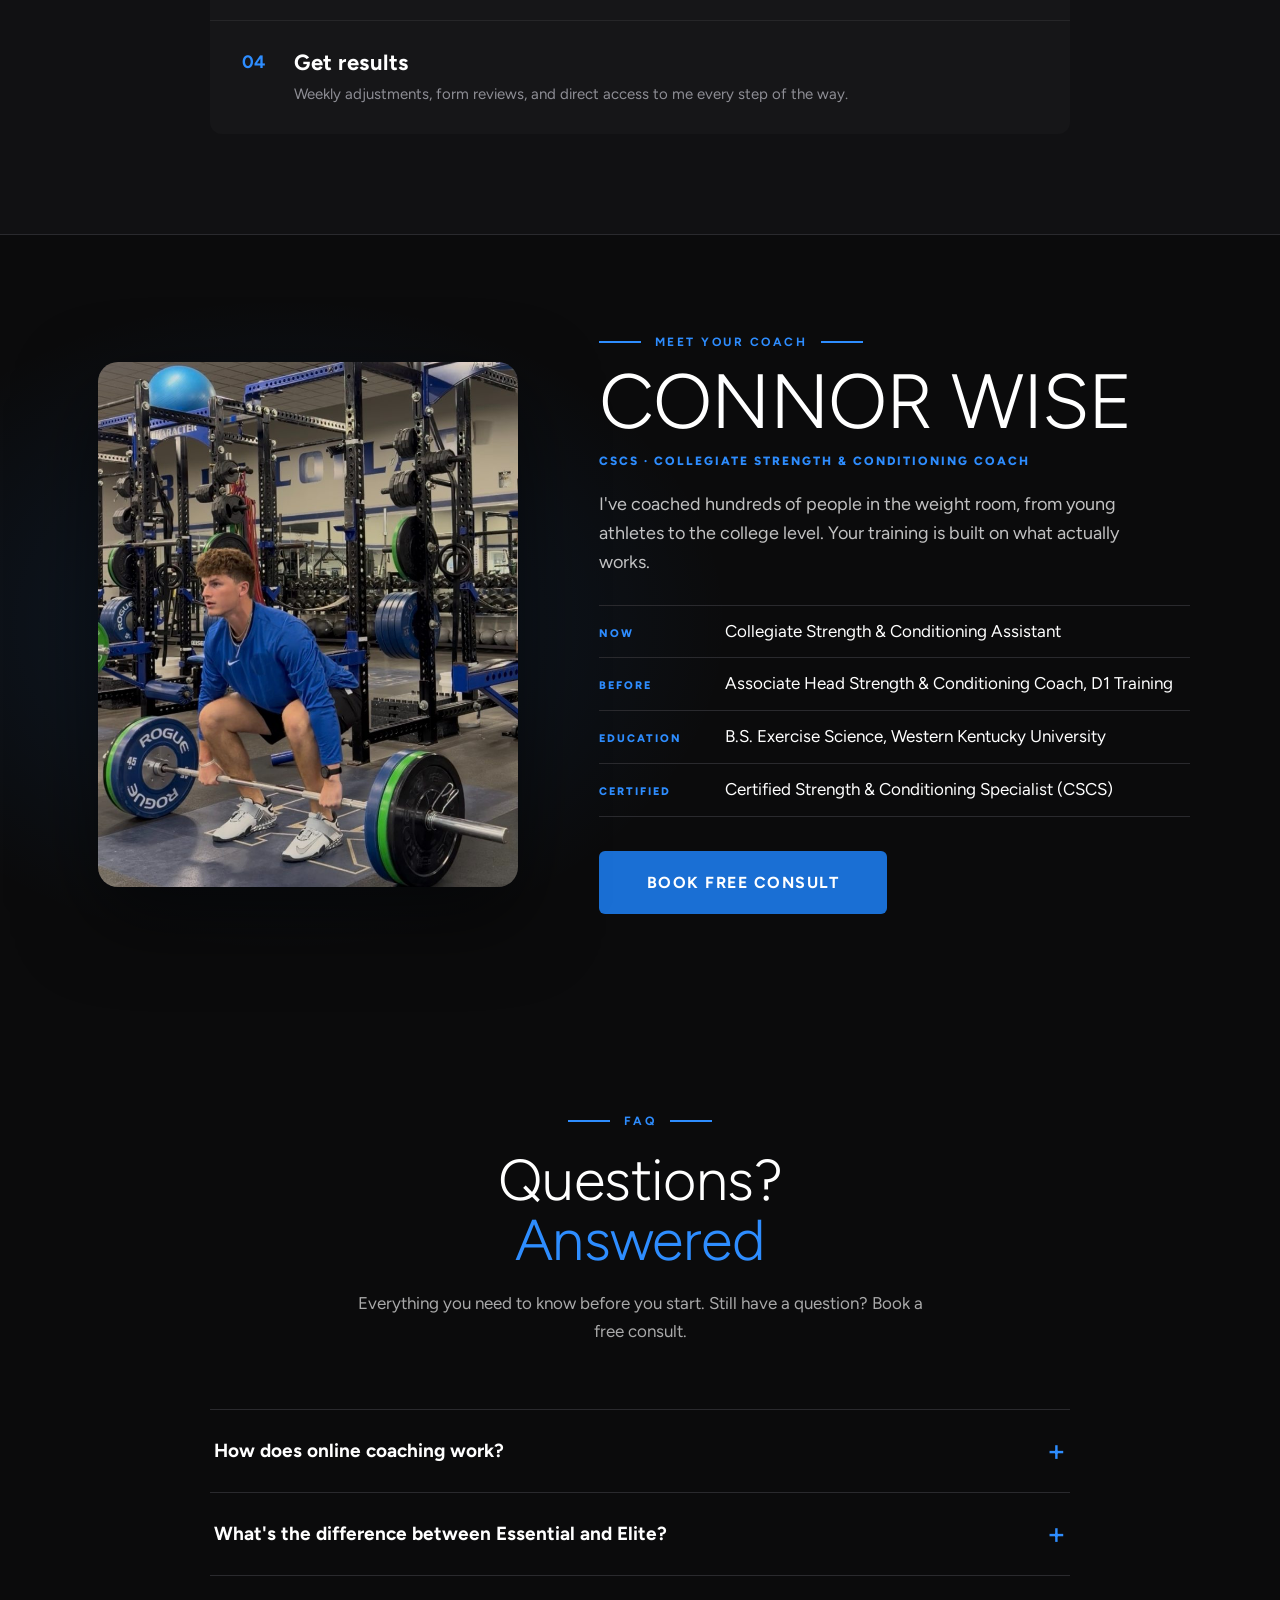
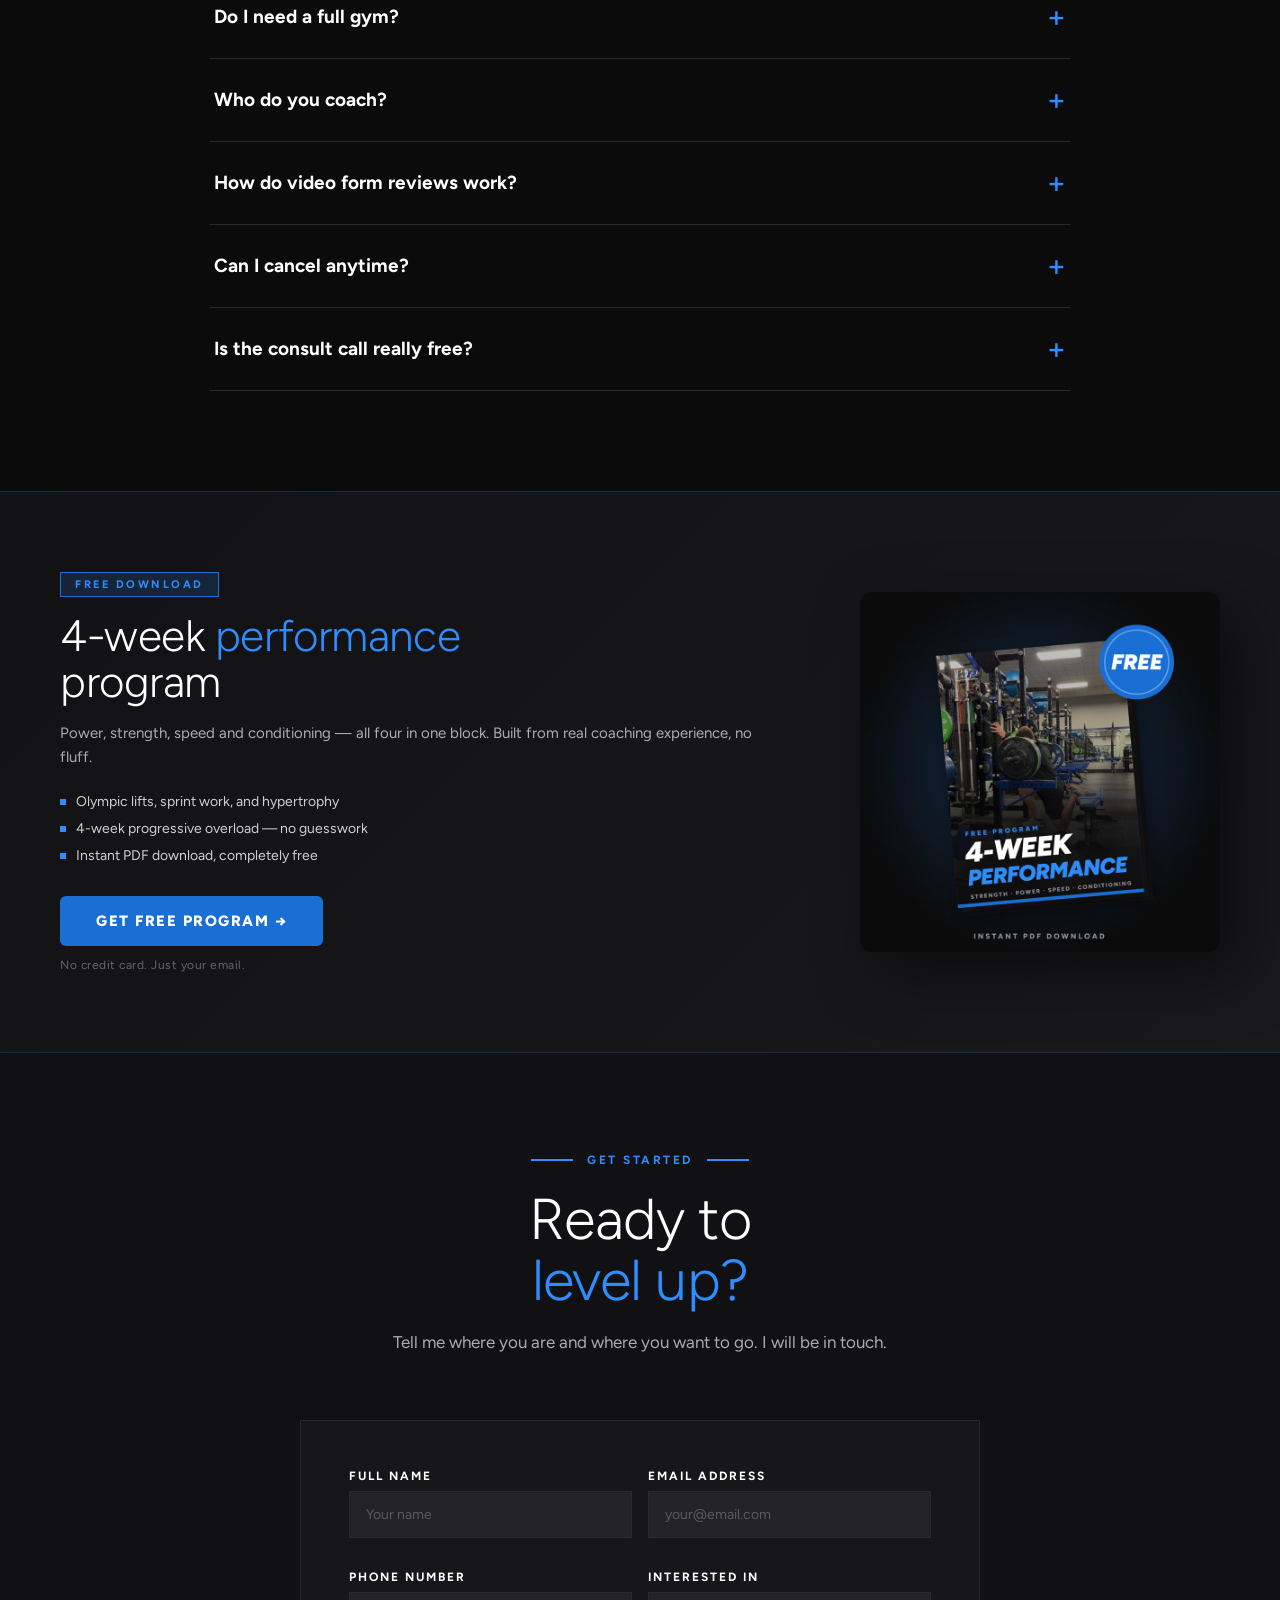
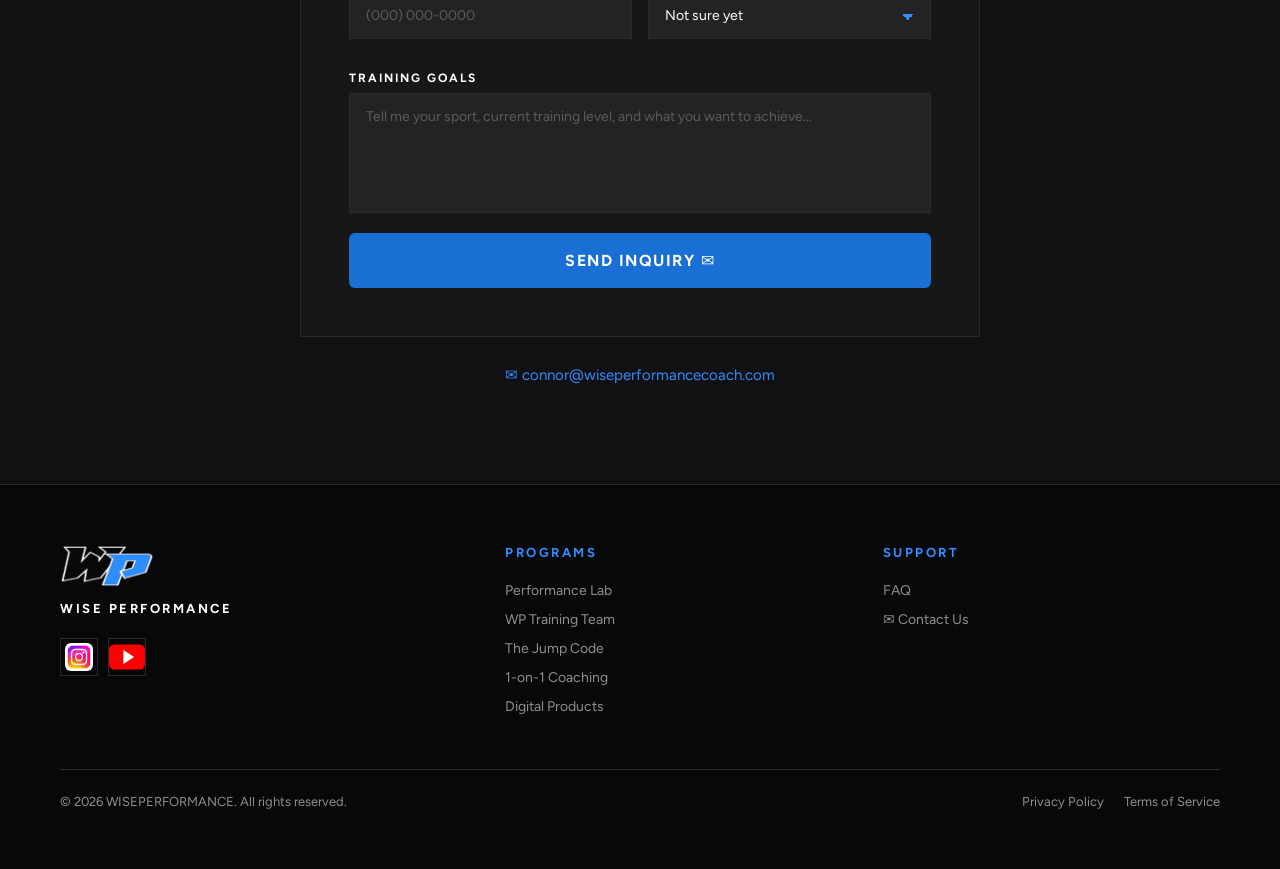
==== commit cf90ec47: "Coach credentials: WKU exercise science, D1 Training, collegiate S&C assistant, CSCS" ====
--- a/index.html
+++ b/index.html
@@ -204,26 +204,27 @@
   </div>
 </section>
 
-<!-- ABOUT -->
-<section id="about" class="coach">
-  <div class="coach-inner">
-    <div class="coach-photo">
-      <img src="lab-deadlift.jpg" alt="Connor Wise setting up a deadlift" width="800" height="1000" loading="lazy">
-    </div>
-    <div class="coach-text">
-      <div class="section-label">MEET YOUR COACH</div>
-      <h2 class="coach-name">Connor Wise</h2>
-      <div class="coach-role">CSCS &middot; COLLEGIATE STRENGTH &amp; CONDITIONING COACH</div>
-      <p class="coach-line">I've coached hundreds of people in the weight room, from young athletes to the college level. Your training is built on what actually works.</p>
-      <div class="coach-stats">
-        <div><strong>CSCS</strong><span>CERTIFIED</span></div>
-        <div><strong>100s</strong><span>PEOPLE COACHED</span></div>
-        <div><strong>College</strong><span>STRENGTH COACH</span></div>
-      </div>
-      <a href="https://calendly.com/connor-wise06/30min" target="_blank" class="btn-primary">BOOK FREE CONSULT</a>
-    </div>
-  </div>
-</section>
+<!-- ABOUT -->
+<section id="about" class="coach">
+  <div class="coach-inner">
+    <div class="coach-photo">
+      <img src="lab-deadlift.jpg" alt="Connor Wise setting up a deadlift" width="800" height="1000" loading="lazy">
+    </div>
+    <div class="coach-text">
+      <div class="section-label">MEET YOUR COACH</div>
+      <h2 class="coach-name">Connor Wise</h2>
+      <div class="coach-role">CSCS &middot; COLLEGIATE STRENGTH &amp; CONDITIONING COACH</div>
+      <p class="coach-line">I've coached hundreds of people in the weight room, from young athletes to the college level. Your training is built on what actually works.</p>
+      <ul class="coach-creds">
+        <li><span>NOW</span>Collegiate Strength &amp; Conditioning Assistant</li>
+        <li><span>BEFORE</span>Associate Head Strength &amp; Conditioning Coach, D1 Training</li>
+        <li><span>EDUCATION</span>B.S. Exercise Science, Western Kentucky University</li>
+        <li><span>CERTIFIED</span>Certified Strength &amp; Conditioning Specialist (CSCS)</li>
+      </ul>
+      <a href="https://calendly.com/connor-wise06/30min" target="_blank" class="btn-primary">BOOK FREE CONSULT</a>
+    </div>
+  </div>
+</section>
 <!-- FAQ -->
 <section id="faq">
   <div class="section-label">FAQ</div>
--- a/styles.css
+++ b/styles.css
@@ -1492,7 +1492,10 @@
     .coach-name { text-transform: uppercase; color: #fff; font-size: clamp(44px, 6vw, 84px); line-height: 1; }
     .coach-role { margin-top: 14px; color: var(--blue-bright); font-size: 12px; font-weight: 800; letter-spacing: 2px; }
     .coach-line { max-width: 520px; margin-top: 22px; color: rgba(255,255,255,0.75); font-size: 18px; line-height: 1.6; }
-    .coach-stats { display: grid; grid-template-columns: repeat(3, auto); justify-content: start; margin: 32px 0 34px; border-top: 1px solid var(--card-border); border-bottom: 1px solid var(--card-border); }
+    .coach-creds { list-style: none; padding: 0; margin: 28px 0 34px; border-top: 1px solid var(--card-border); }
+    .coach-creds li { display: grid; grid-template-columns: 110px 1fr; gap: 16px; align-items: baseline; padding: 14px 0; border-bottom: 1px solid var(--card-border); color: #fff; font-size: 17px; line-height: 1.4; }
+    .coach-creds span { color: var(--blue-bright); font-size: 11px; font-weight: 800; letter-spacing: 2px; }
+    @media (max-width: 560px) { .coach-creds li { grid-template-columns: 1fr; gap: 4px; font-size: 16px; } }    .coach-stats { display: grid; grid-template-columns: repeat(3, auto); justify-content: start; margin: 32px 0 34px; border-top: 1px solid var(--card-border); border-bottom: 1px solid var(--card-border); }
     .coach-stats div { padding: 20px 30px; }
     .coach-stats div:first-child { padding-left: 0; }
     .coach-stats div + div { border-left: 1px solid var(--card-border); }
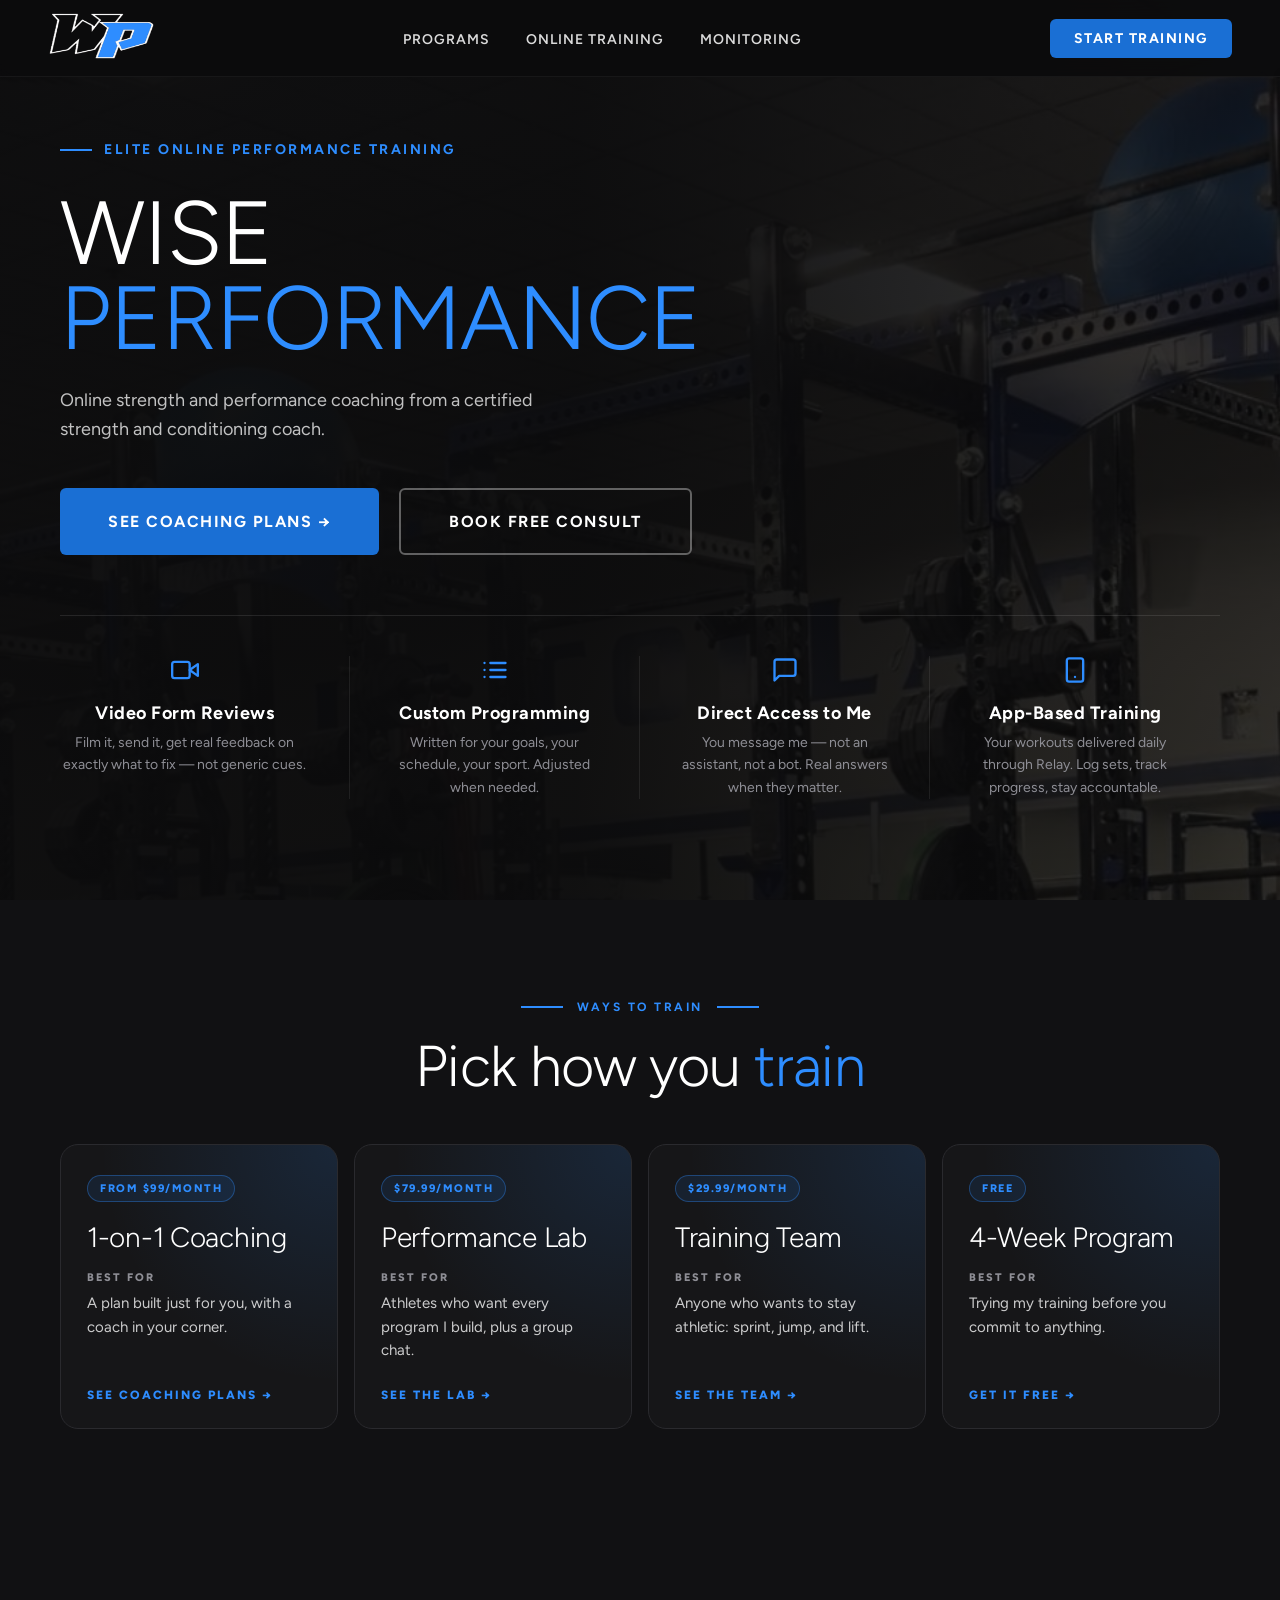
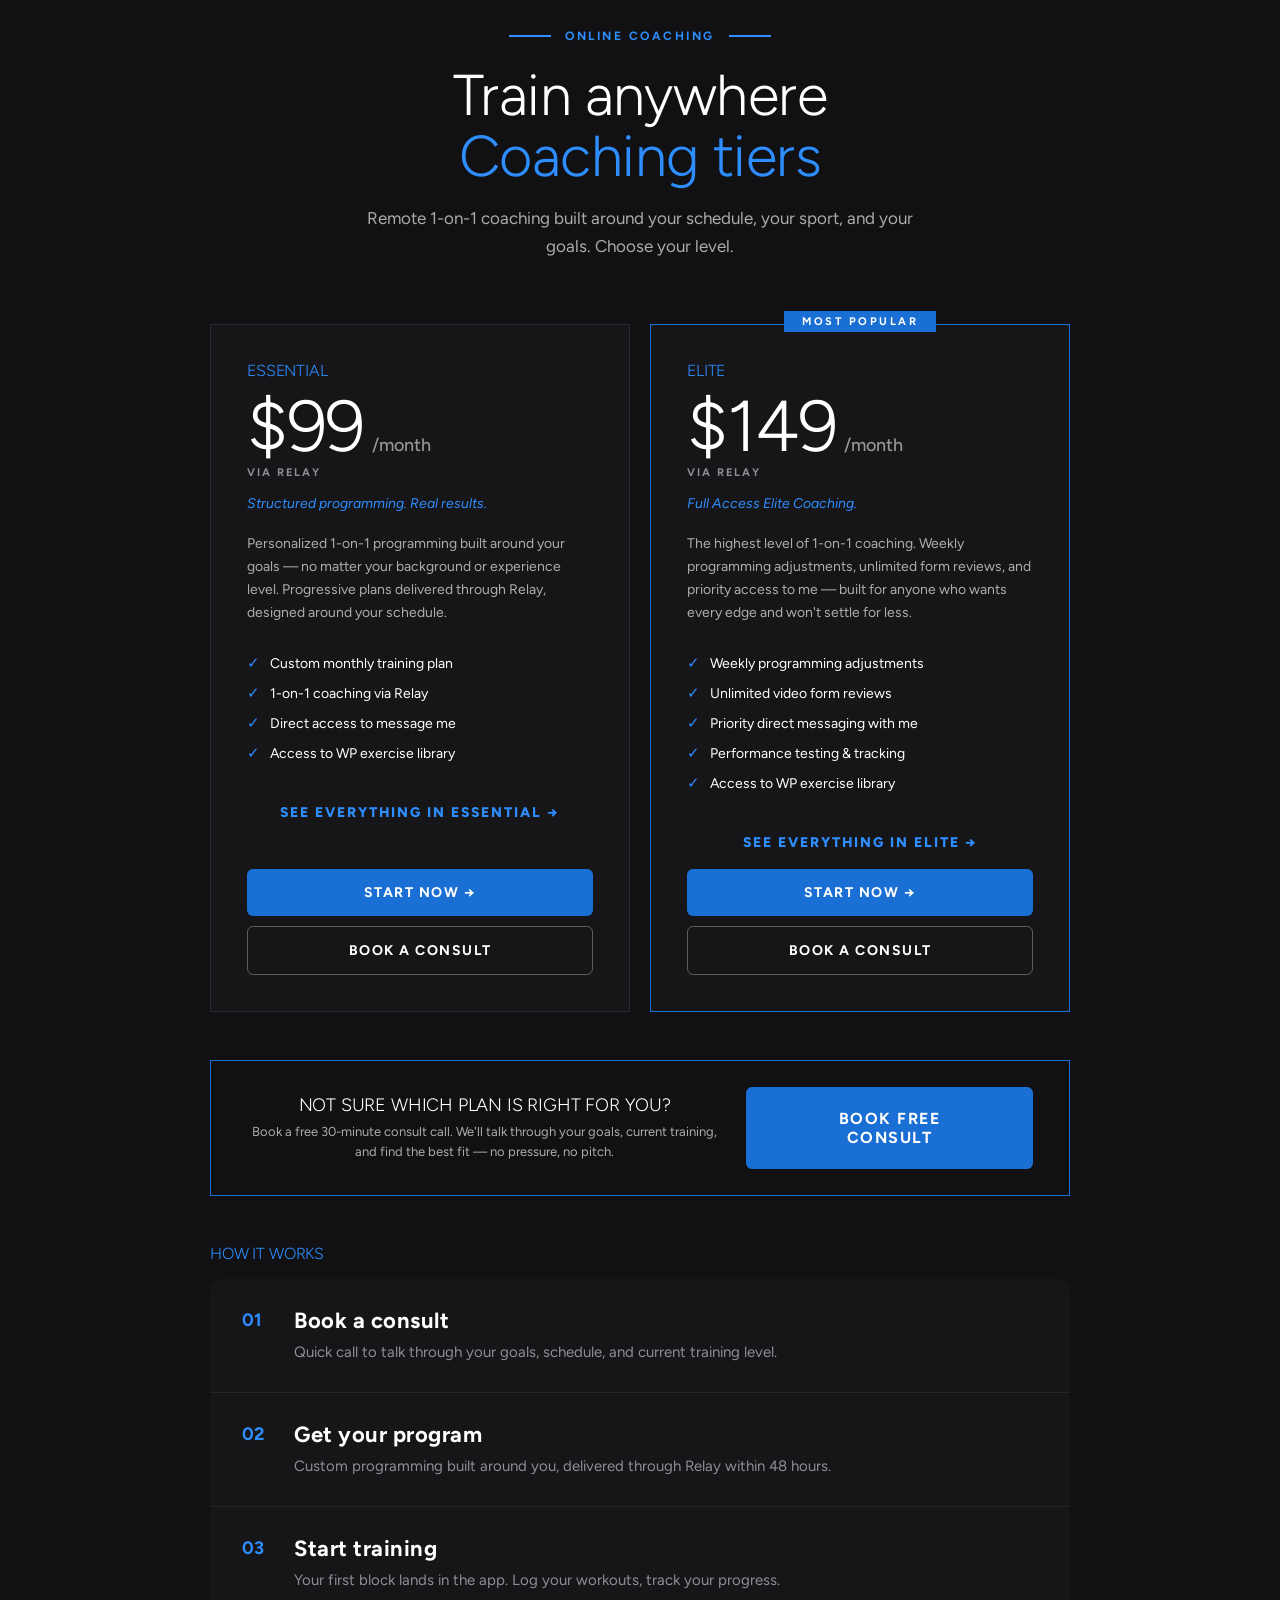
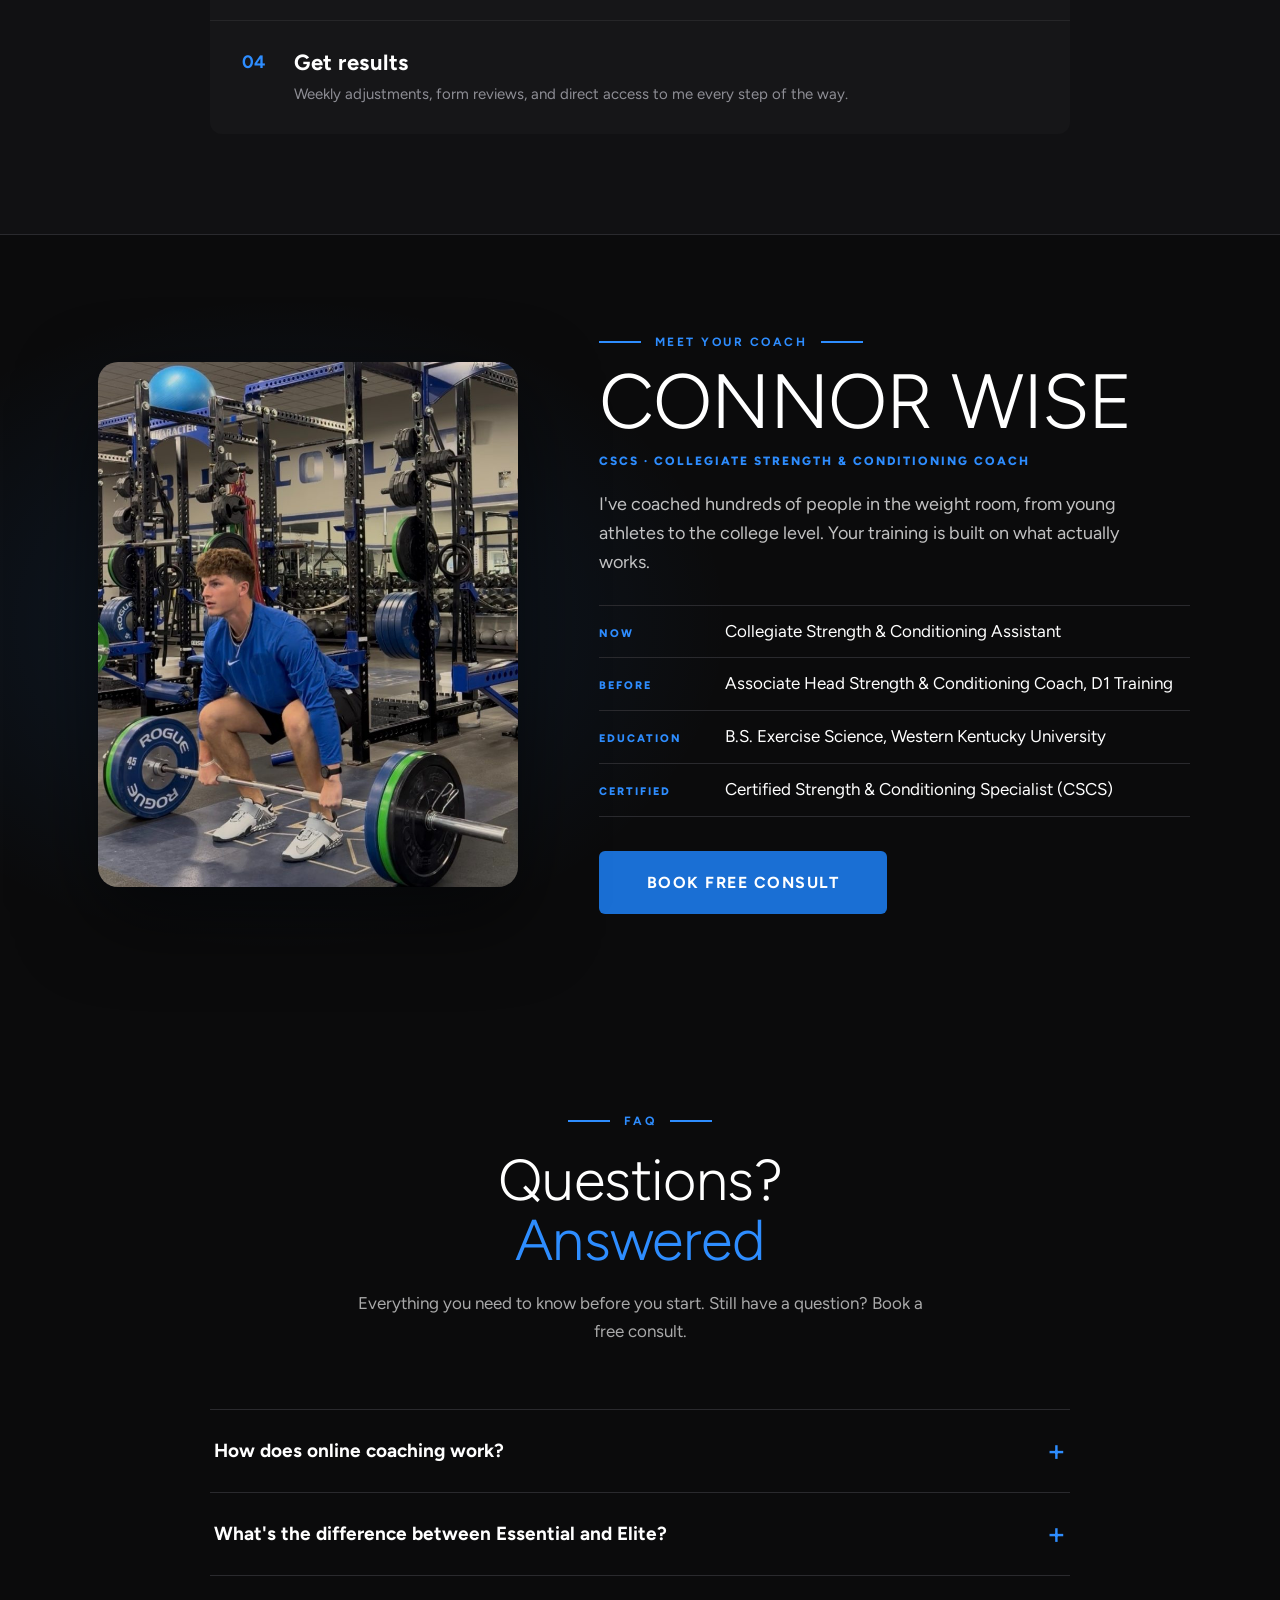
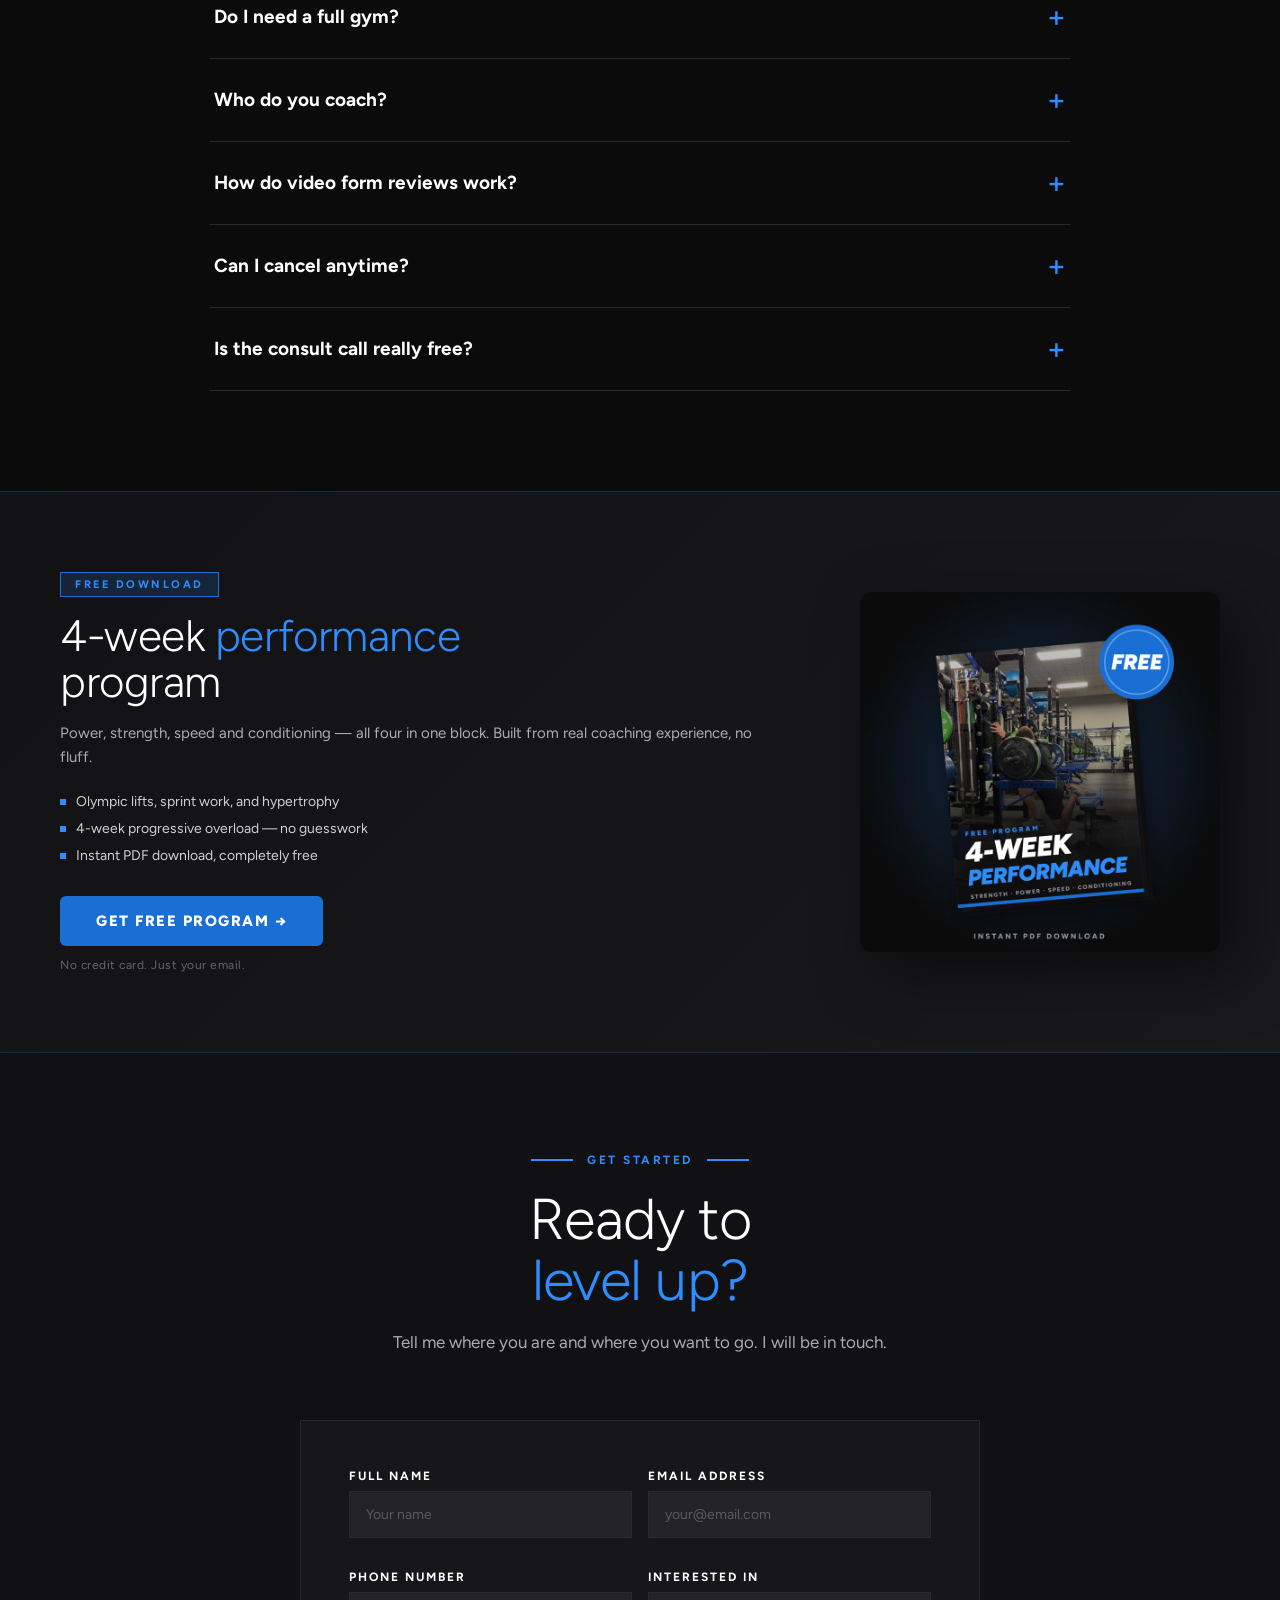
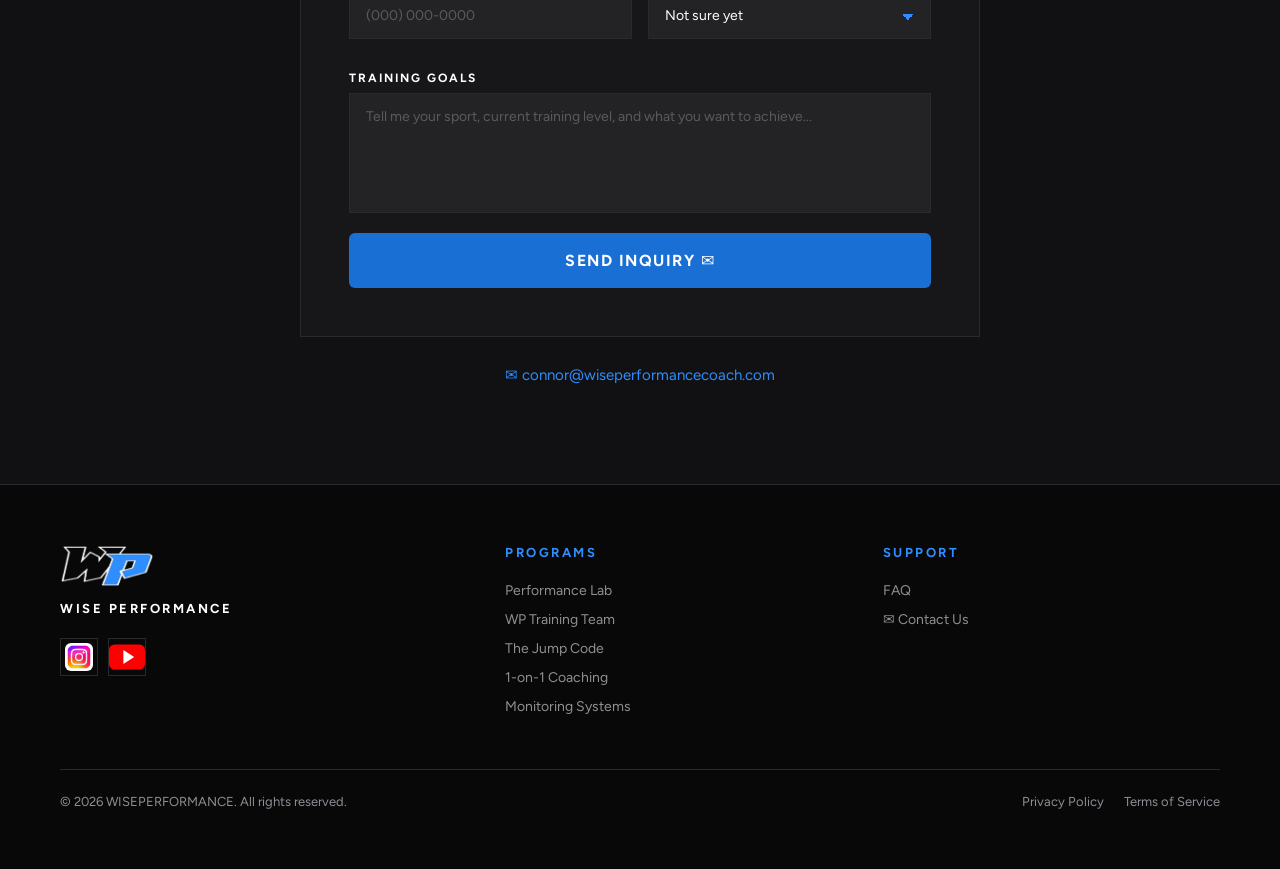
==== commit 1e7419cd: "Monitoring Systems: hub page, Custom Monitoring and Athlete Monitoring System pages, dashboard scree" ====
--- a/index.html
+++ b/index.html
@@ -34,7 +34,7 @@
   <ul class="nav-links">
     <li><a href="programs.html">PROGRAMS</a></li>
     <li><a href="#online-training">ONLINE TRAINING</a></li>
-    <li><a href="products.html">PRODUCTS</a></li>
+    <li><a href="products.html">MONITORING</a></li>
   </ul>
   <a href="#contact" class="btn-nav">START TRAINING</a>
 </nav>
@@ -46,7 +46,7 @@
   <p class="hero-sub">Online strength and performance coaching from a certified strength and conditioning coach.</p>
   <div class="hero-btns">
     <a href="#online-training" class="btn-primary">SEE COACHING PLANS &rarr;</a>
-    <a href="https://calendly.com/connor-wise06/30min" target="_blank" class="btn-outline">BOOK FREE CONSULT</a>
+    <a href="https://calendly.com/connor-wise06/30min?utm_source=website&amp;utm_campaign=coaching-consult" target="_blank" class="btn-outline">BOOK FREE CONSULT</a>
   </div>
 
   <div class="hero-features">
@@ -135,7 +135,7 @@
       </ul>
       <a href="essential.html" class="plan-more">SEE EVERYTHING IN ESSENTIAL &rarr;</a>
       <a href="https://buy.stripe.com/9B66oG613fY41zlcip5sA03" target="_blank" class="btn-full fill" style="text-align:center;">START NOW &rarr;</a>
-      <a href="https://calendly.com/connor-wise06/30min" target="_blank" class="btn-full outline" style="margin-top:10px;text-align:center;">BOOK A CONSULT</a>
+      <a href="https://calendly.com/connor-wise06/30min?utm_source=website&amp;utm_campaign=coaching-consult" target="_blank" class="btn-full outline" style="margin-top:10px;text-align:center;">BOOK A CONSULT</a>
     </div>
 
     <div class="pricing-card featured">
@@ -154,7 +154,7 @@
       </ul>
       <a href="elite.html" class="plan-more">SEE EVERYTHING IN ELITE &rarr;</a>
       <a href="https://buy.stripe.com/cNi3cublnaDKcdZaah5sA04" target="_blank" class="btn-full fill" style="text-align:center;">START NOW &rarr;</a>
-      <a href="https://calendly.com/connor-wise06/30min" target="_blank" class="btn-full outline" style="margin-top:10px;text-align:center;">BOOK A CONSULT</a>
+      <a href="https://calendly.com/connor-wise06/30min?utm_source=website&amp;utm_campaign=coaching-consult" target="_blank" class="btn-full outline" style="margin-top:10px;text-align:center;">BOOK A CONSULT</a>
     </div>
 
   </div>
@@ -166,7 +166,7 @@
         <p>Book a free 30-minute consult call. We'll talk through your goals, current training, and find the best fit — no pressure, no pitch.</p>
       </div>
     </div>
-    <a href="https://calendly.com/connor-wise06/30min" target="_blank" class="btn-primary">BOOK FREE CONSULT</a>
+    <a href="https://calendly.com/connor-wise06/30min?utm_source=website&amp;utm_campaign=coaching-consult" target="_blank" class="btn-primary">BOOK FREE CONSULT</a>
   </div>
 
   <div class="how-it-works">
@@ -221,7 +221,7 @@
         <li><span>EDUCATION</span>B.S. Exercise Science, Western Kentucky University</li>
         <li><span>CERTIFIED</span>Certified Strength &amp; Conditioning Specialist (CSCS)</li>
       </ul>
-      <a href="https://calendly.com/connor-wise06/30min" target="_blank" class="btn-primary">BOOK FREE CONSULT</a>
+      <a href="https://calendly.com/connor-wise06/30min?utm_source=website&amp;utm_campaign=coaching-consult" target="_blank" class="btn-primary">BOOK FREE CONSULT</a>
     </div>
   </div>
 </section>
@@ -330,7 +330,7 @@
     <div class="form-thanks-check">&#10003;</div>
     <h3>Message sent</h3>
     <p>Thanks for reaching out. I'll get back to you soon. Want to skip the wait? Book a free consult call now.</p>
-    <a href="https://calendly.com/connor-wise06/30min" target="_blank" class="btn-primary">BOOK FREE CONSULT</a>
+    <a href="https://calendly.com/connor-wise06/30min?utm_source=website&amp;utm_campaign=coaching-consult" target="_blank" class="btn-primary">BOOK FREE CONSULT</a>
   </div>
 
   <div class="contact-email-wrap">
@@ -356,7 +356,7 @@
         <li><a href="team.html">WP Training Team</a></li>
         <li><a href="lab.html#programs">The Jump Code</a></li>
         <li><a href="#online-training">1-on-1 Coaching</a></li>
-        <li><a href="products.html">Digital Products</a></li>
+        <li><a href="products.html">Monitoring Systems</a></li>
       </ul>
     </div>
     <div class="footer-col">
--- a/styles.css
+++ b/styles.css
@@ -1511,5 +1511,35 @@
       .coach-stats span { font-size: 9px; letter-spacing: 1px; }
       .coach .btn-primary { display: block; text-align: center; }
     }
+    /* ── MONITORING PAGES ── */
+    .ways-grid--two { grid-template-columns: repeat(2, 1fr) !important; max-width: 820px; }
+    .mon-hub { min-height: 0; }
+    .lab-hero > .section-label { margin-bottom: 22px; animation-delay: 0.05s; }
+    .mon-why .section-title, .mon-shots .section-title, .mon-features-wrap .section-title { margin-bottom: 40px; }
+    .mon-why .lab-fixes { max-width: 820px; margin: 0 auto 16px; }
+    .mon-why .lab-fixes li { background: var(--card-bg); padding: 18px 20px; }
+    .mon-why .lab-fixes span { font-size: 15px; }
+    .mon-why .lab-fixes strong { font-size: 17px; }
+    .mon-why .lab-get-row { max-width: 820px; }
+    .mon-shots-grid { max-width: 1000px; margin: 0 auto; display: grid; grid-template-columns: 1fr 1fr; gap: 16px; }
+    .mon-shots-grid img { width: 100%; aspect-ratio: 4 / 3; object-fit: cover; border-radius: 18px; border: 1px solid var(--card-border); display: block; }
+    .mon-shots-grid img:last-child { object-position: center 65%; }
+    .mon-shot { max-width: 720px; margin: 0 auto 32px; }
+    .mon-shot img { width: 100%; height: auto; display: block; border-radius: 18px; border: 1px solid var(--card-border); box-shadow: 0 30px 80px rgba(0,0,0,0.5); }
+    .mon-features { max-width: 1000px; margin: 0 auto; display: grid; grid-template-columns: repeat(3, 1fr); gap: 14px; }
+    .mon-features div { padding: 24px 22px; border-radius: 16px; background: var(--card-bg); border: 1px solid var(--card-border); }
+    .mon-features h3 { font-size: 22px; margin-bottom: 8px; }
+    .mon-features p { color: rgba(255,255,255,0.72); font-size: 15px; line-height: 1.55; }
+    .showcase { max-width: 1040px; margin: 0 auto; }
+    .showcase-tabs { display: flex; flex-wrap: wrap; justify-content: center; gap: 8px; margin-bottom: 18px; }
+    .showcase-tabs button { padding: 10px 18px; border-radius: 30px; border: 1px solid var(--card-border); background: var(--card-bg); color: rgba(255,255,255,0.75); font: inherit; font-size: 13px; font-weight: 700; cursor: pointer; transition: background 0.25s, border-color 0.25s, color 0.25s; }
+    .showcase-tabs button:hover { border-color: var(--blue); color: #fff; }
+    .showcase-tabs button.is-on { background: var(--blue); border-color: var(--blue); color: #fff; }
+    .showcase-frame figure { display: none; margin: 0; }
+    .showcase-frame figure.is-on { display: block; animation: wpRise 0.5s cubic-bezier(.2,.7,.2,1) both; }
+    .showcase-frame img { display: block; width: 100%; height: auto; max-height: 640px; object-fit: contain; background: #0b0b0c; border-radius: 18px; border: 1px solid var(--card-border); box-shadow: 0 30px 80px rgba(0,0,0,0.5); }
+    .showcase-frame figcaption { margin-top: 16px; text-align: center; color: rgba(255,255,255,0.75); font-size: 16px; line-height: 1.5; }    @media (max-width: 900px) { .mon-features { grid-template-columns: 1fr 1fr; } }
+    @media (max-width: 600px) { .ways-grid--two, .mon-shots-grid, .mon-features { grid-template-columns: 1fr !important; } }
     /* every heading uses the thin Figtree look from the Performance Lab hero */
     h1, h2, h3, .section-title, .hiw-title, .plan-name { font-weight: 300 !important; font-style: normal !important; letter-spacing: -0.01em !important; }
+    @media (max-width: 360px) { nav { padding-left: 10px; padding-right: 10px; gap: 8px; } nav img { height: 26px !important; } .nav-links { gap: 7px; } .nav-links a { font-size: 9.5px; letter-spacing: 0; } }
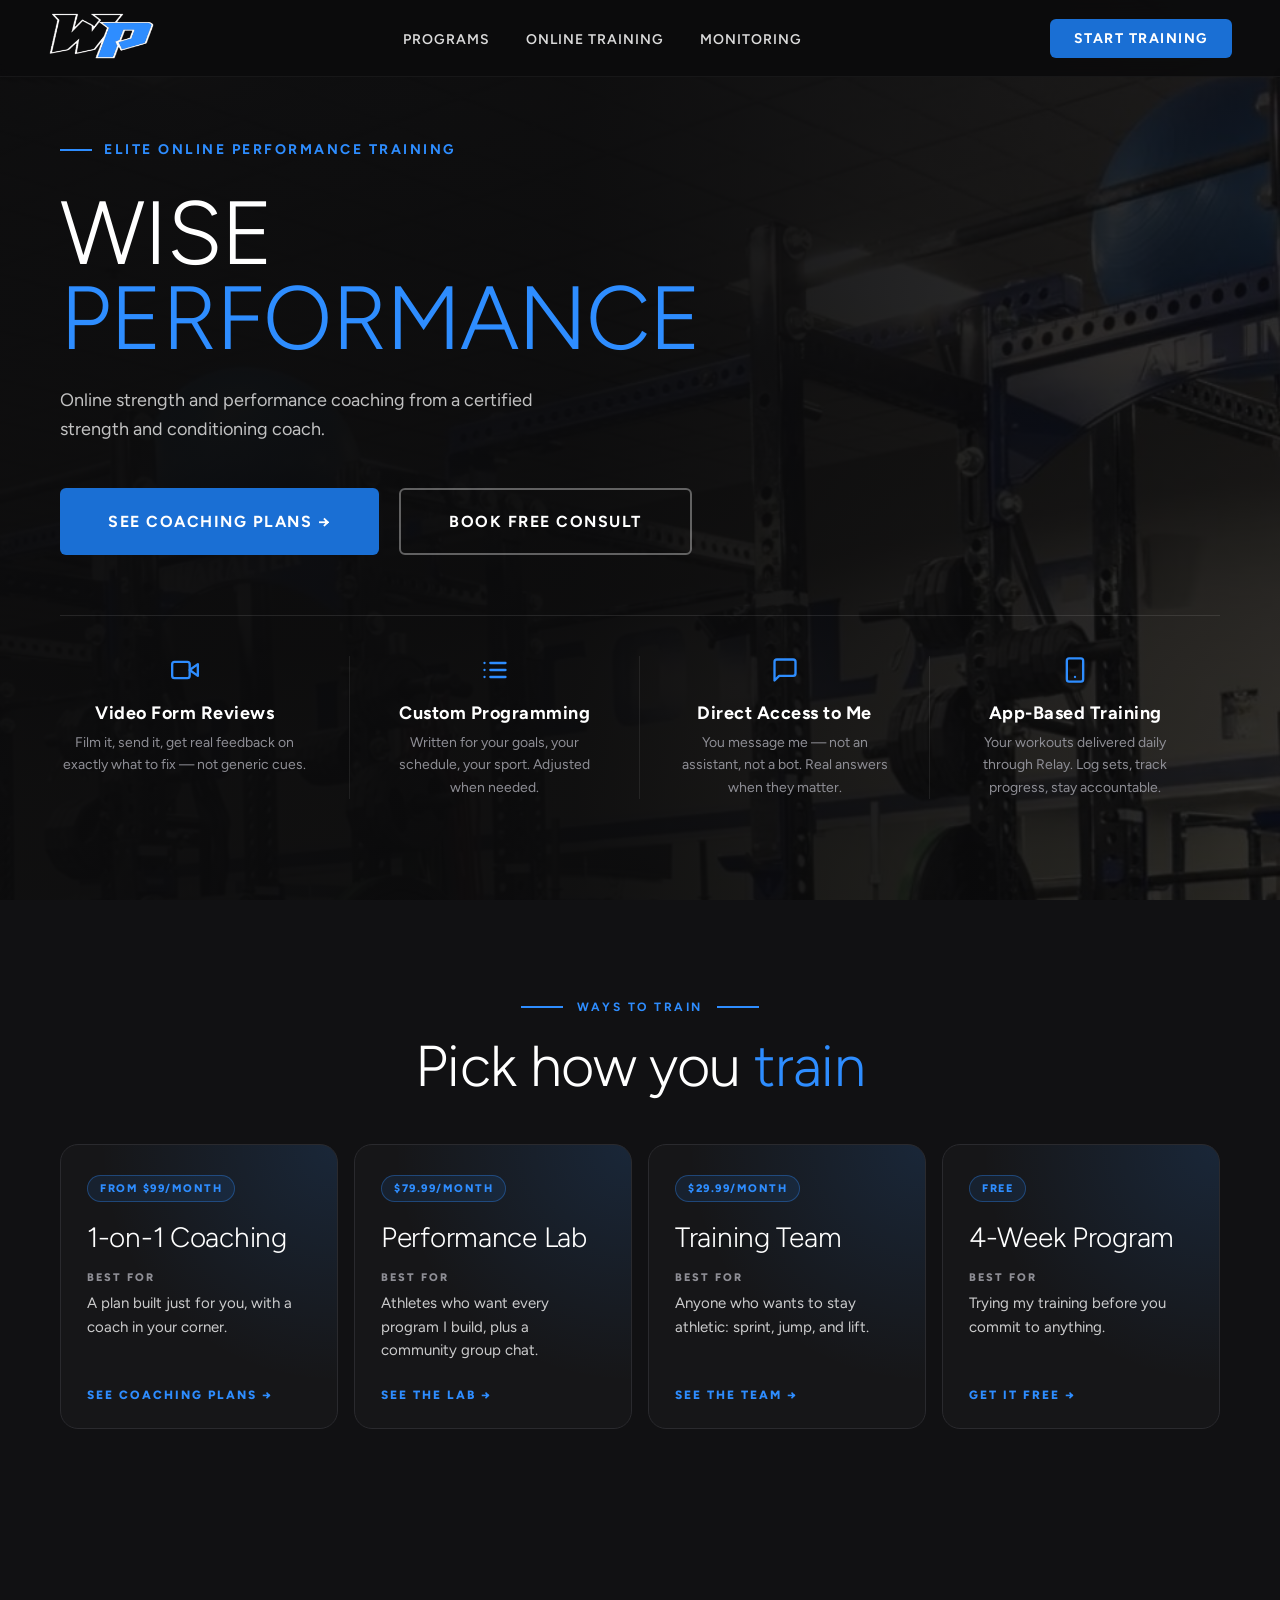
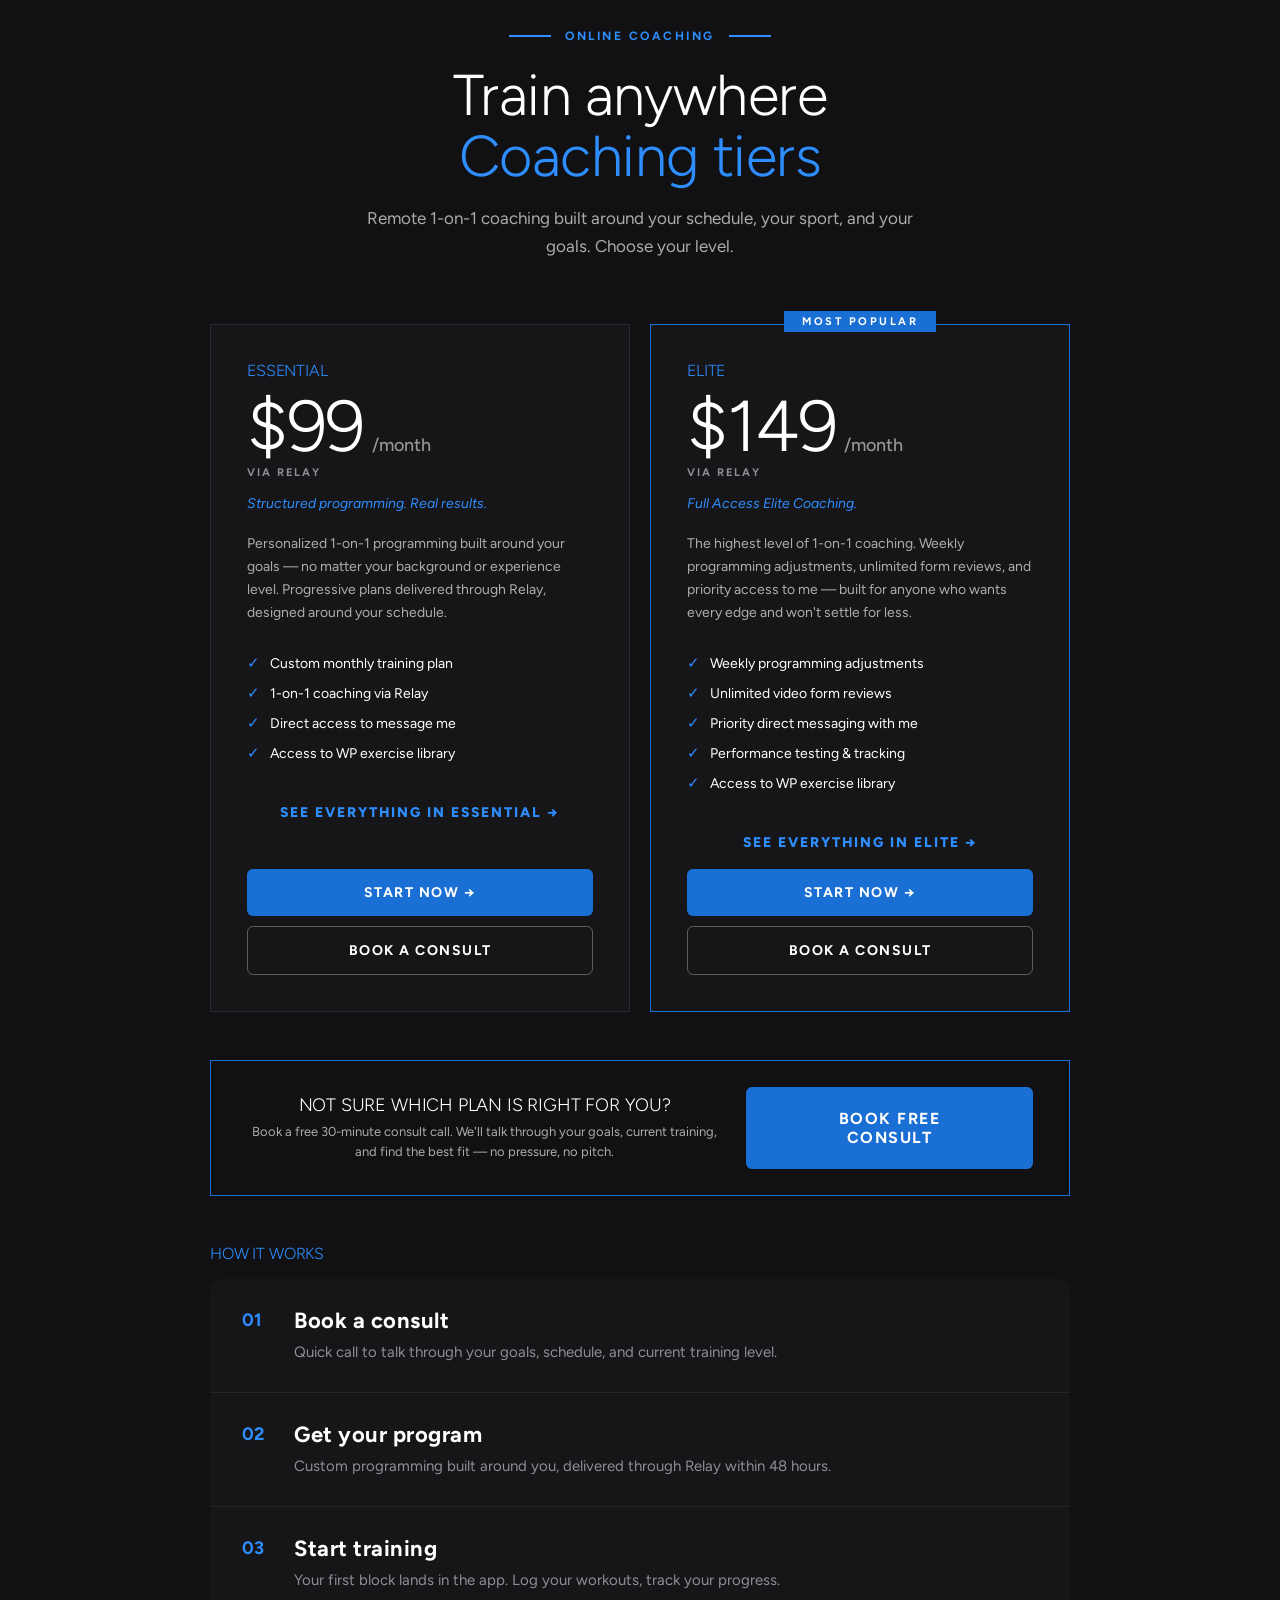
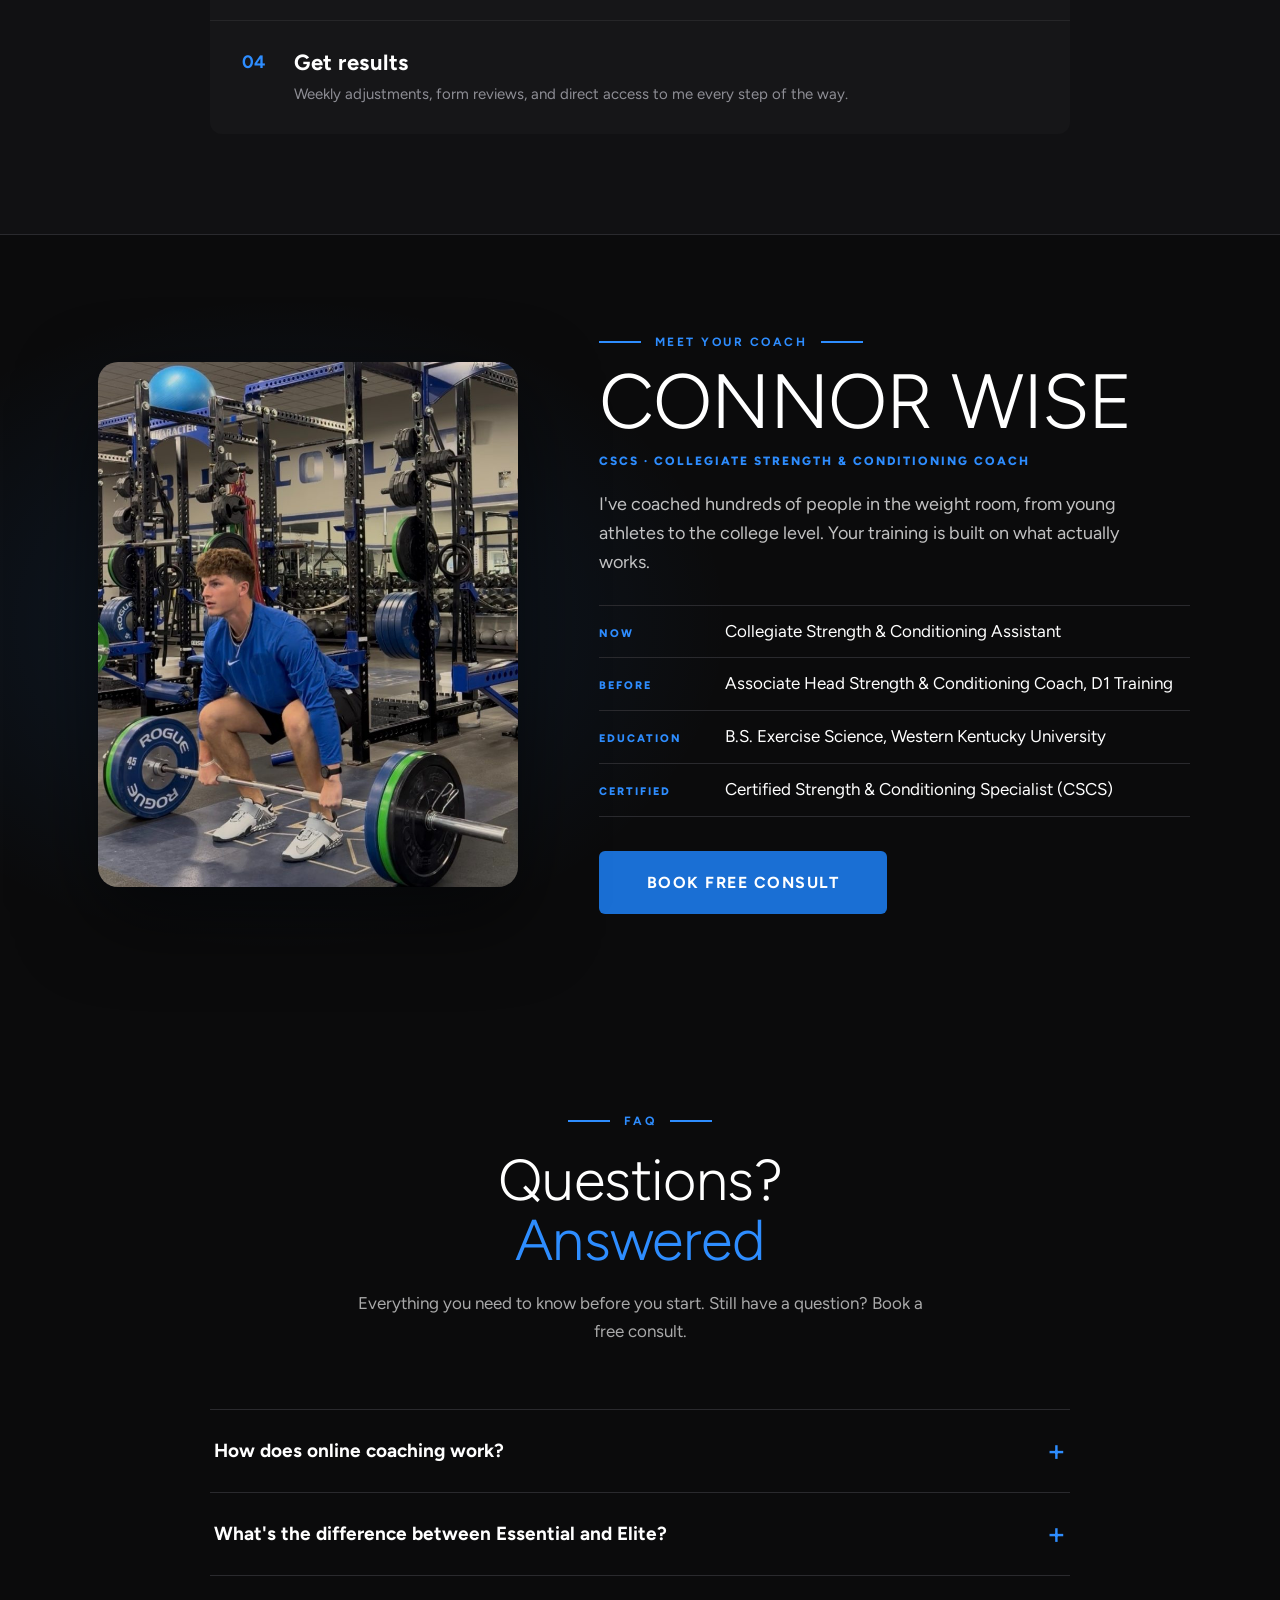
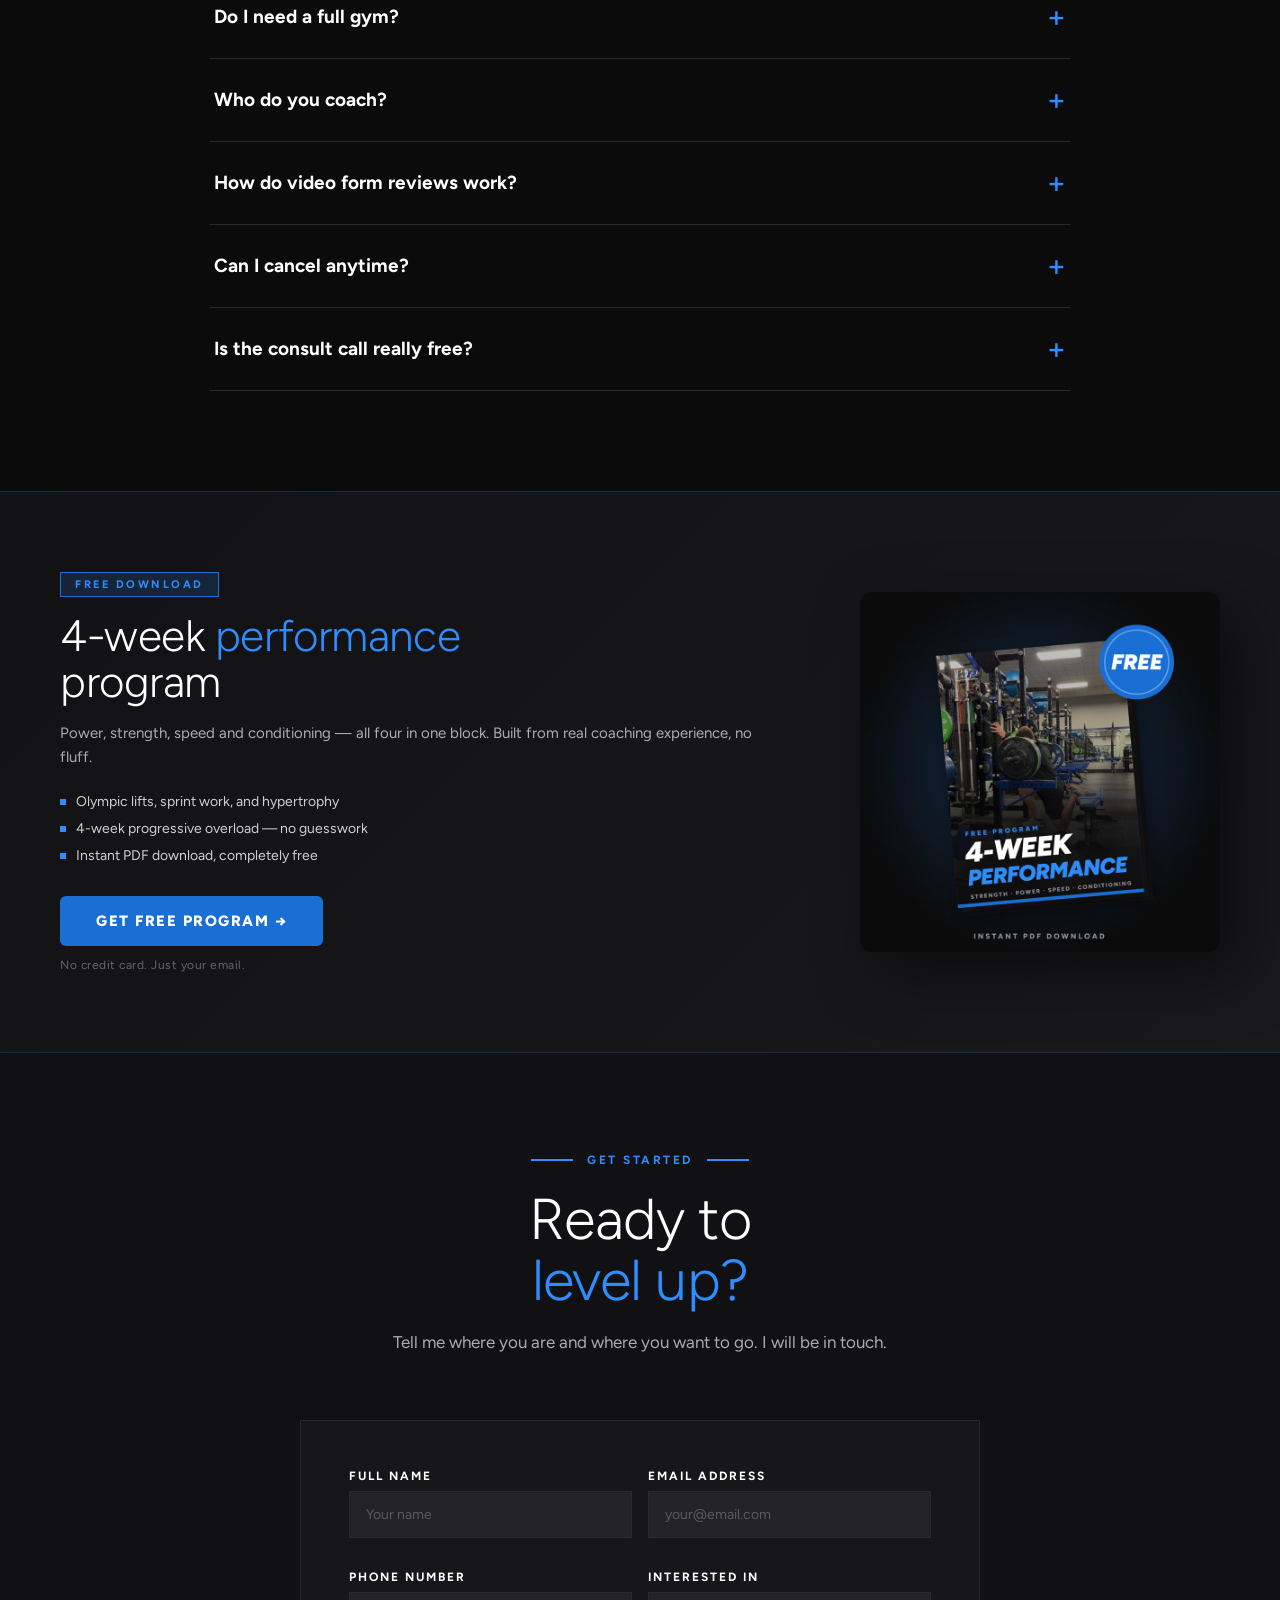
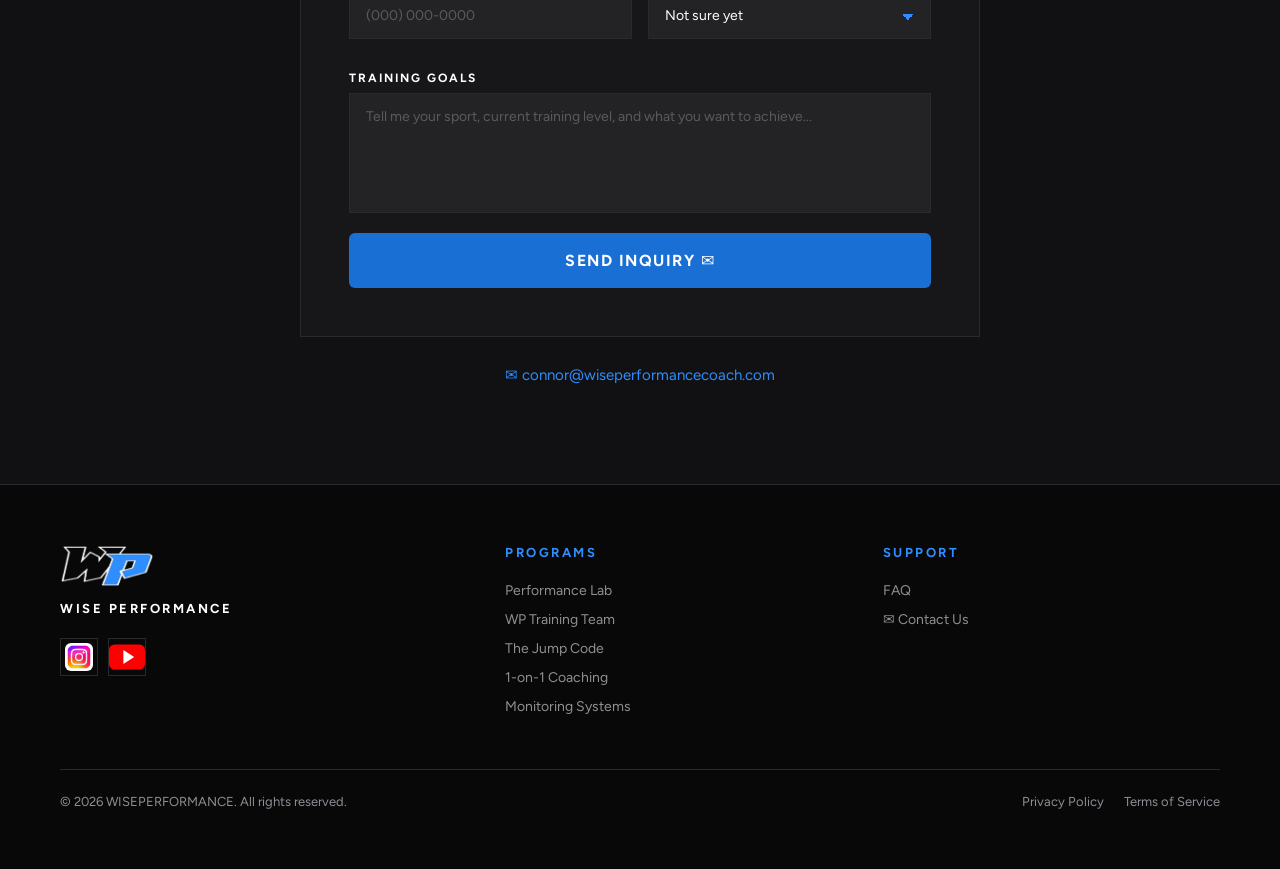
==== commit 17b3aedc: "Performance Lab: community group chat wording" ====
--- a/index.html
+++ b/index.html
@@ -95,7 +95,7 @@
     <a class="way" href="lab.html">
       <div class="way-price">$79.99/MONTH</div>
       <h3>Performance Lab</h3>
-      <div class="way-best"><span>BEST FOR</span>Athletes who want every program I build, plus a group chat.</div>
+      <div class="way-best"><span>BEST FOR</span>Athletes who want every program I build, plus a community group chat.</div>
       <div class="way-go">SEE THE LAB <span aria-hidden="true">&rarr;</span></div>
     </a>
     <a class="way" href="team.html">
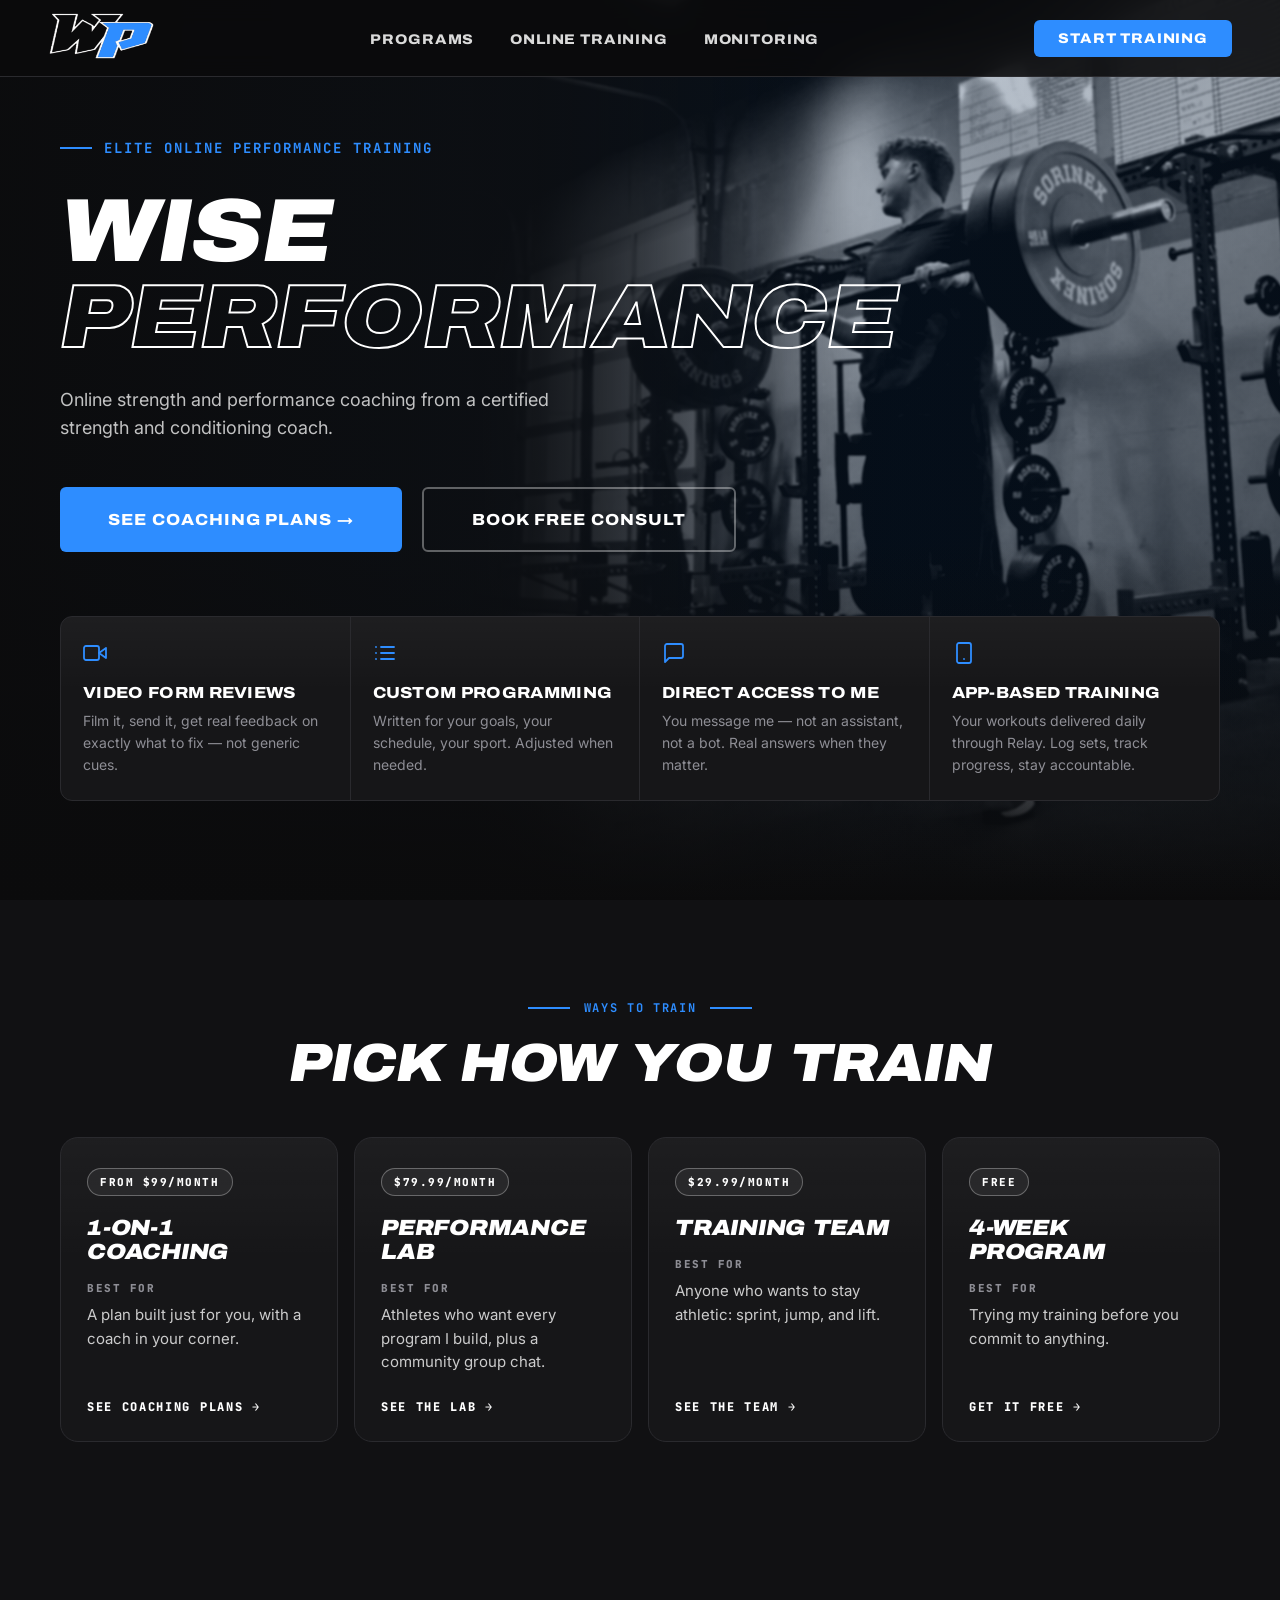
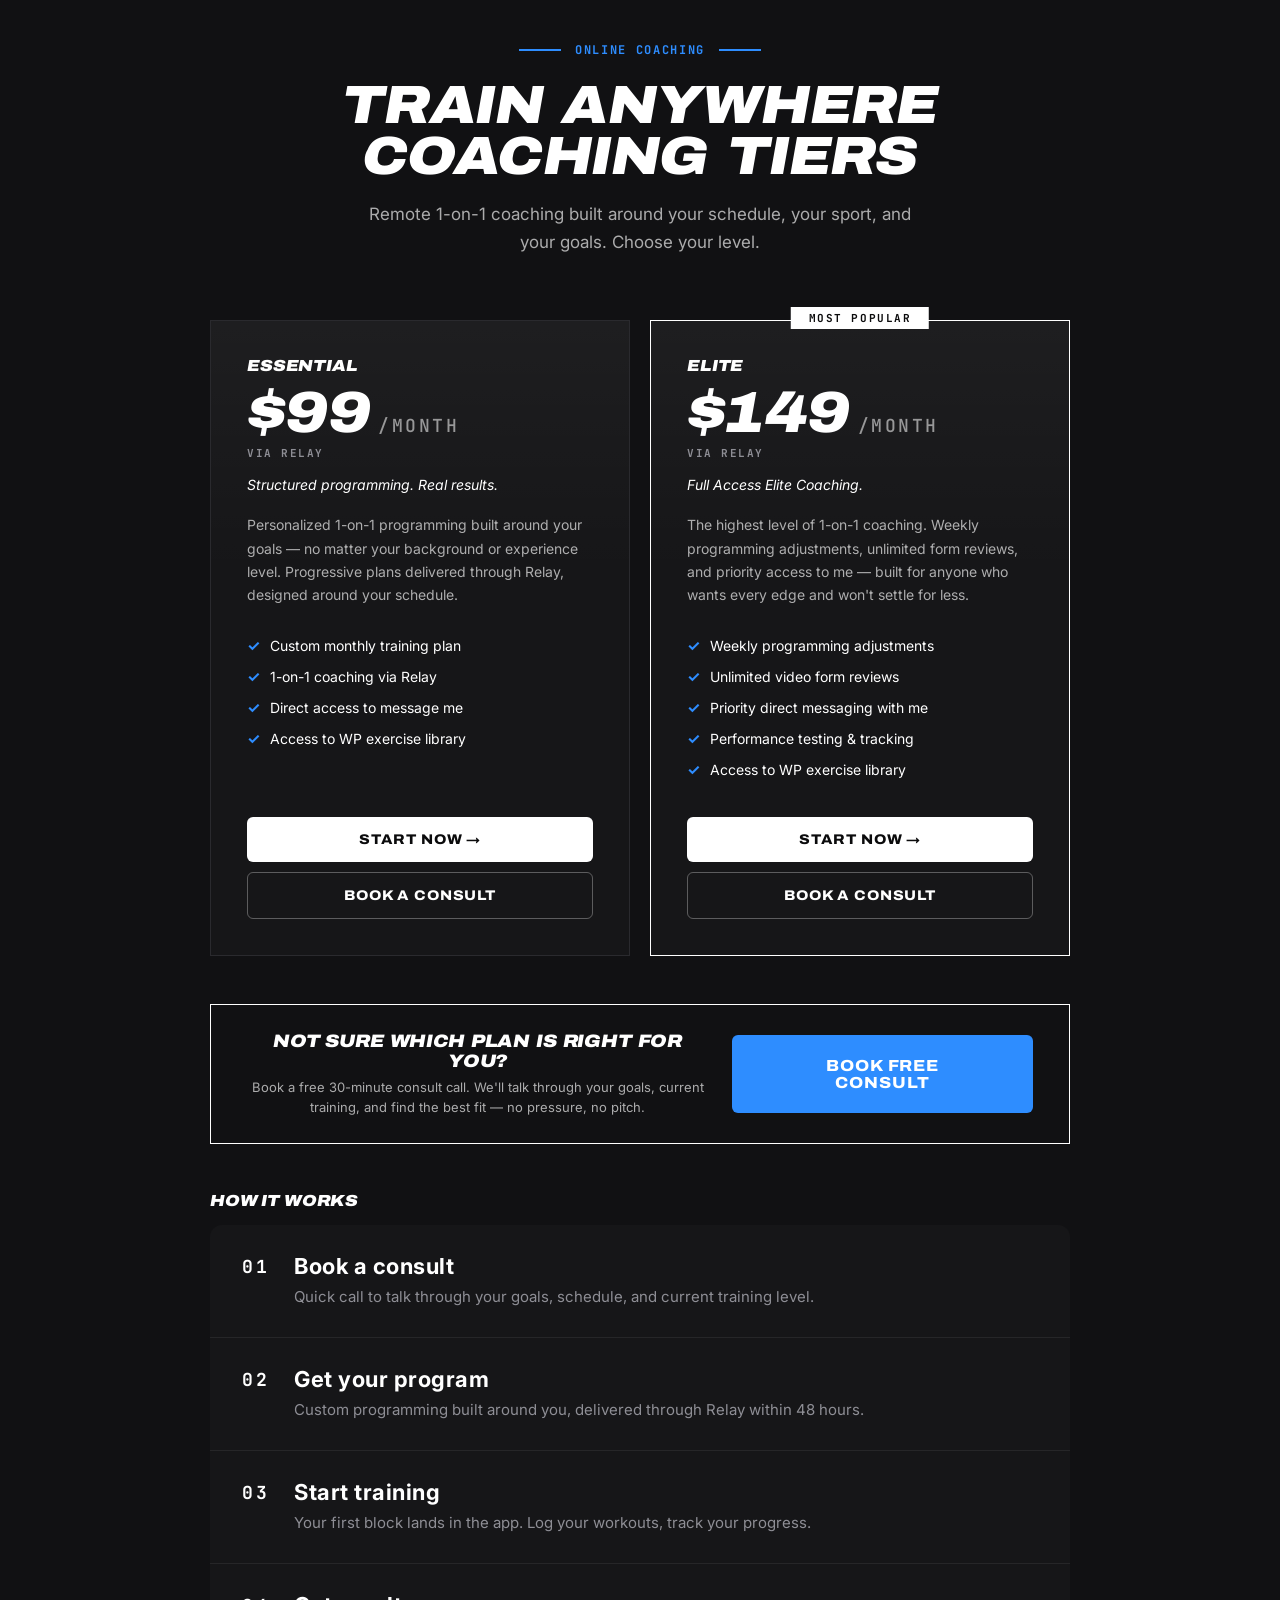
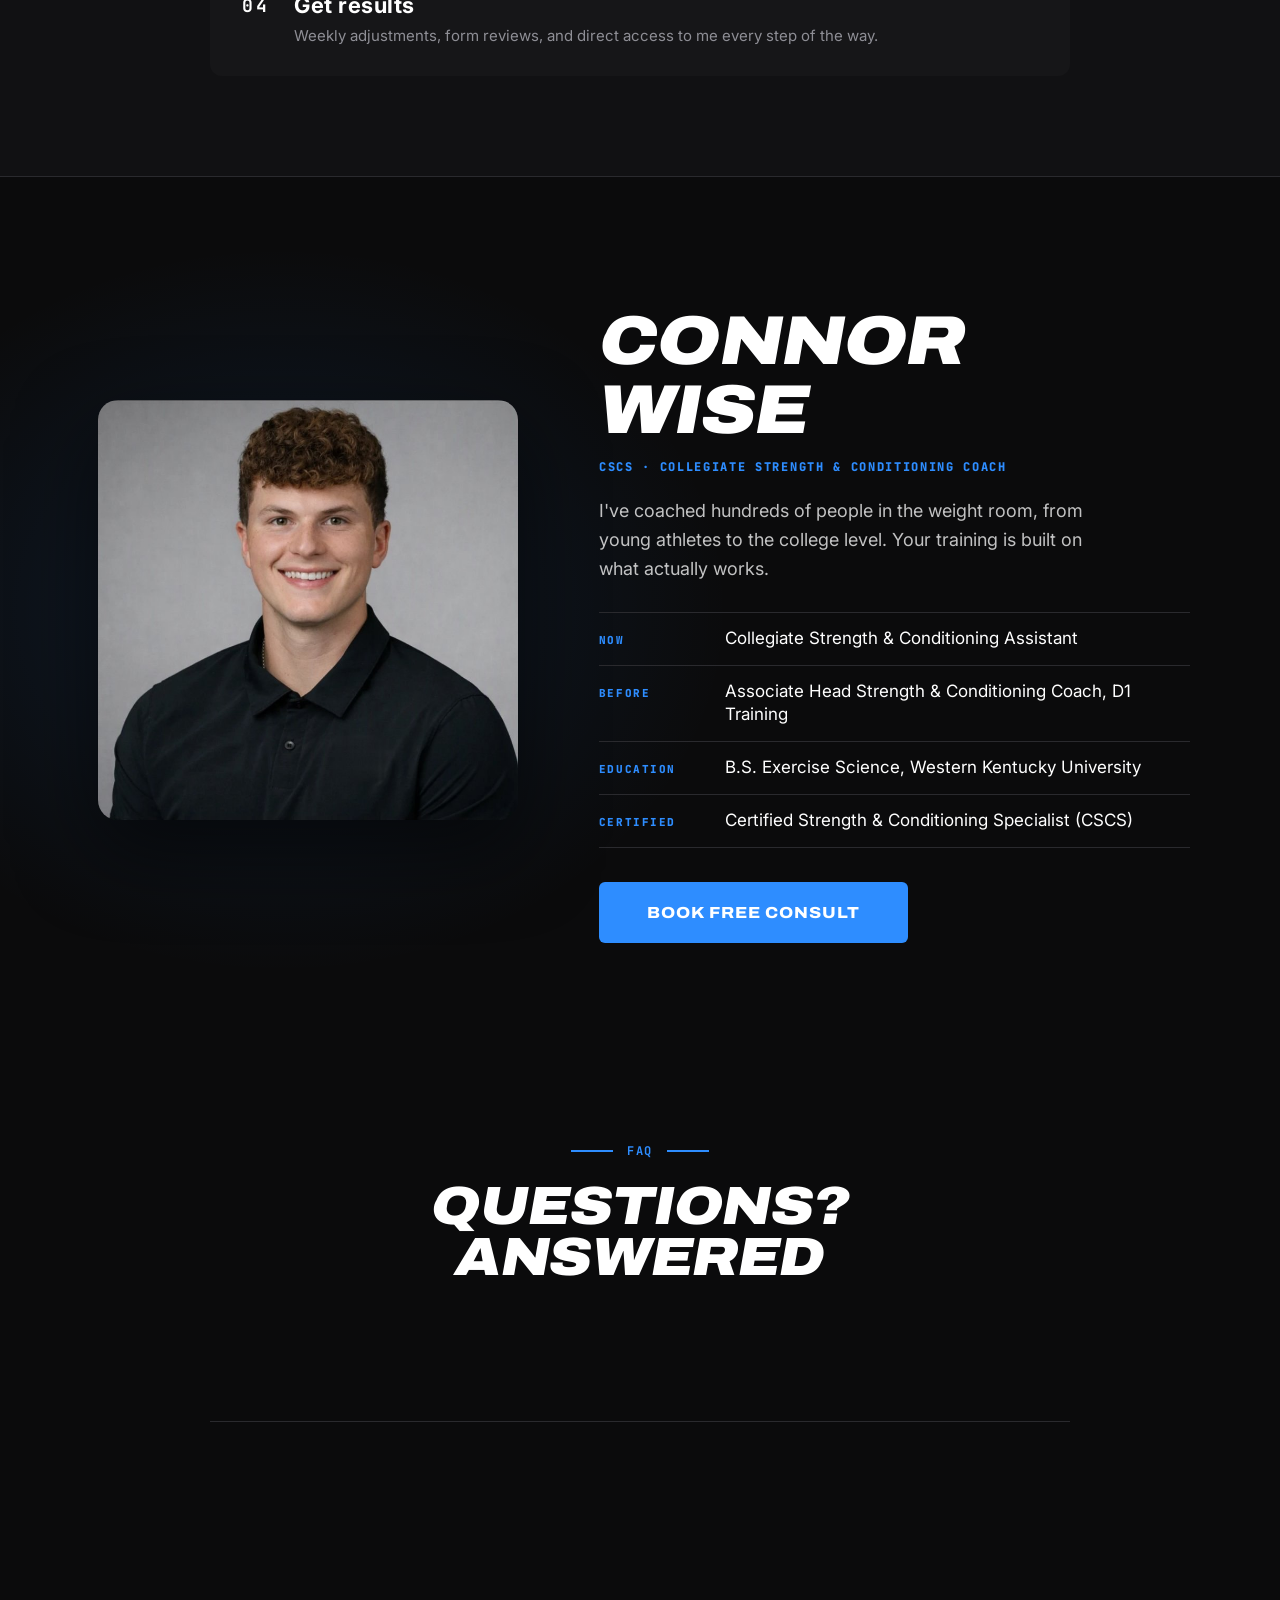
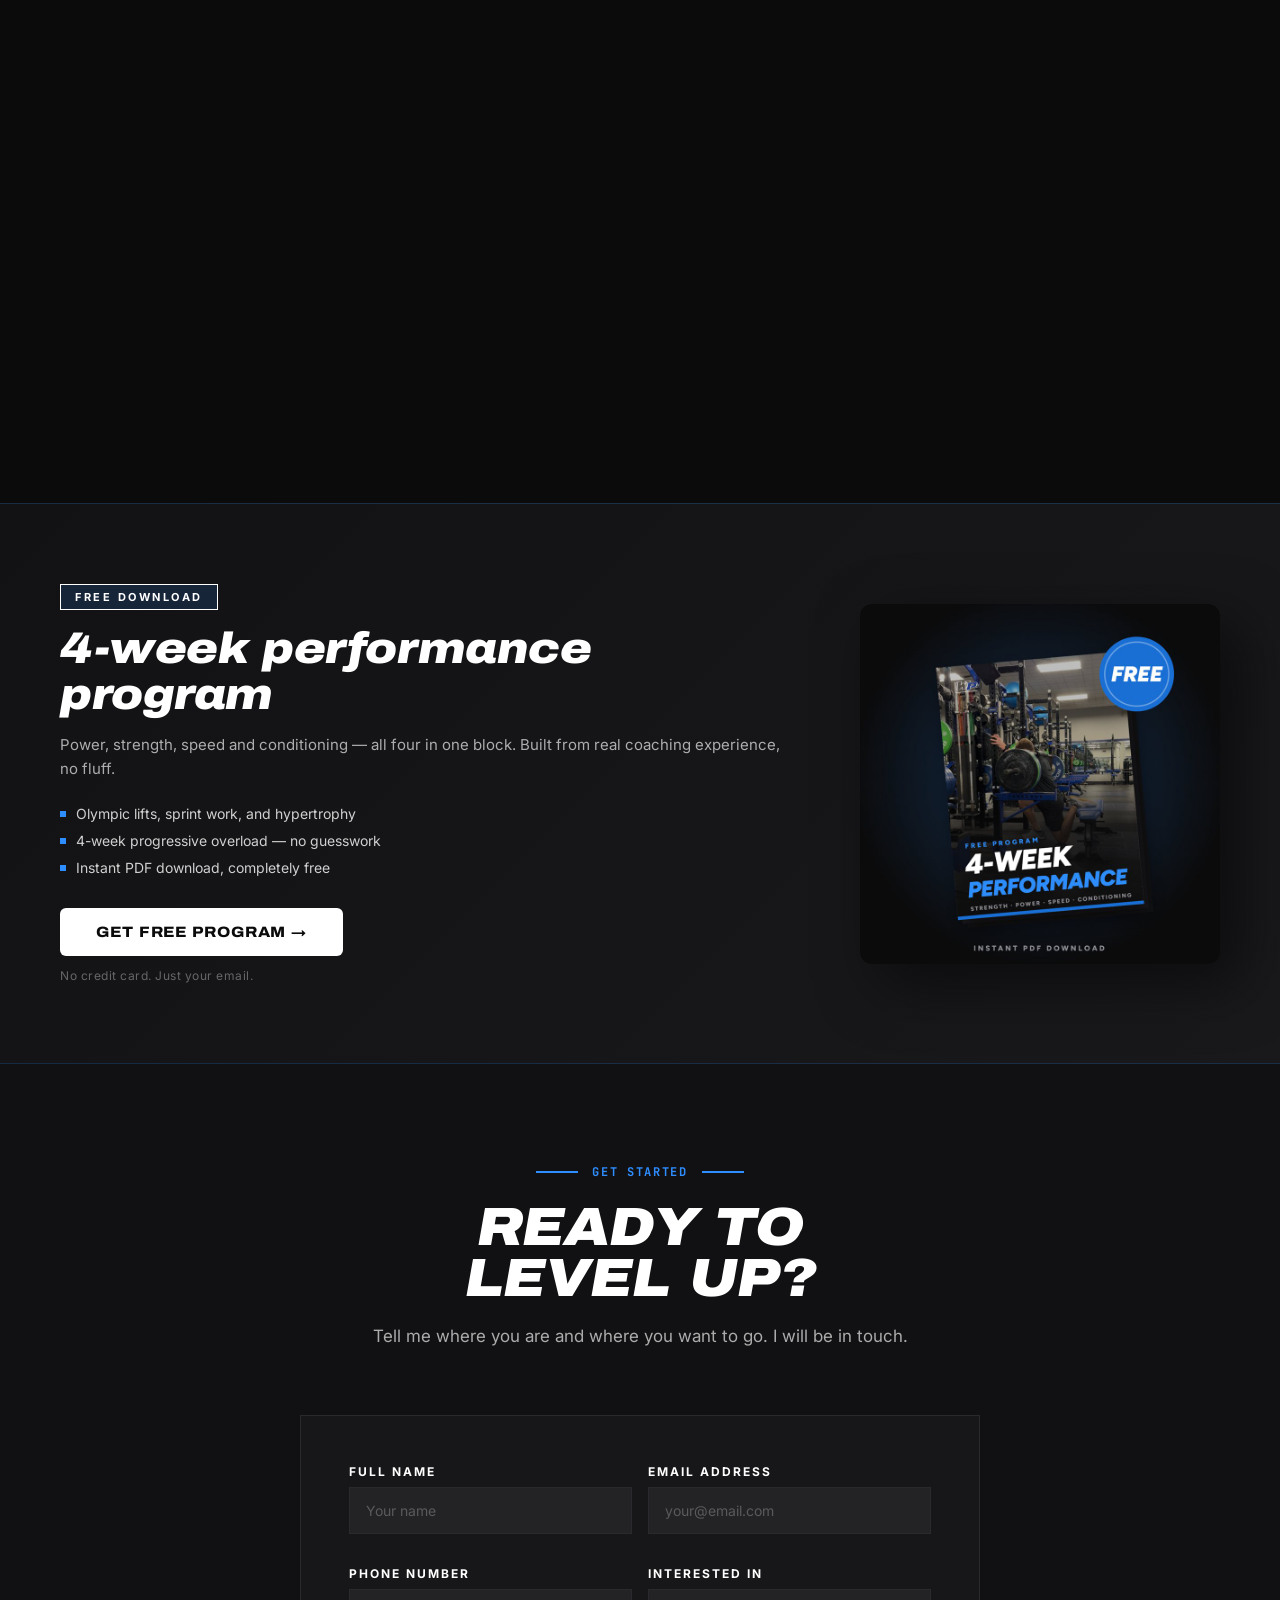
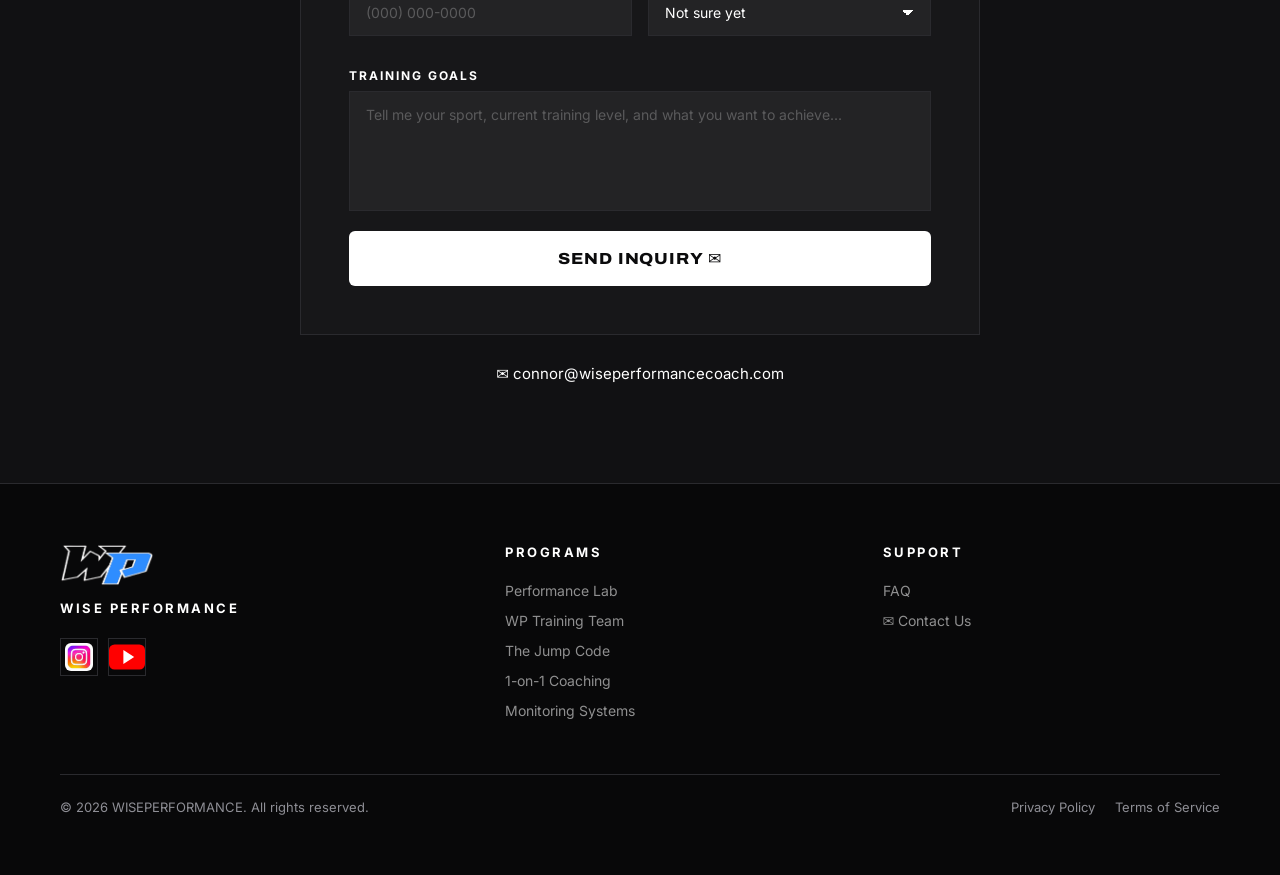
==== commit caaabe90: "New look: Archivo/Inter/JetBrains Mono fonts, Diamond-style feature strip, blue accents, black and w" ====
--- a/index.html
+++ b/index.html
@@ -23,14 +23,14 @@
   <meta name="twitter:card" content="summary_large_image">
   <link rel="preconnect" href="https://fonts.googleapis.com">
   <link rel="preconnect" href="https://fonts.gstatic.com" crossorigin>
-  <link href="https://fonts.googleapis.com/css2?family=Figtree:ital,wght@0,400..900;1,400..900&display=swap" rel="stylesheet">
-  <link rel="stylesheet" href="styles.css?v=13">
-  <script src="site.js?v=13" defer></script></head>
+  <link href="https://fonts.googleapis.com/css2?family=Archivo:ital,wdth,wght@0,62..125,400..900;1,62..125,700..900&family=Inter:wght@400;500;600;700&family=JetBrains+Mono:wght@500;700&display=swap" rel="stylesheet">
+  <link rel="stylesheet" href="styles.css?v=15">
+  <script src="site.js?v=15" defer></script></head>
 <body>
 
 <!-- NAV -->
 <nav>
-  <a href="#"><img src="wp-logo.png?v=13" alt="Wise Performance" style="height:48px;"></a>
+  <a href="#"><img src="wp-logo.png?v=15" alt="Wise Performance" style="height:48px;"></a>
   <ul class="nav-links">
     <li><a href="programs.html">PROGRAMS</a></li>
     <li><a href="#online-training">ONLINE TRAINING</a></li>
@@ -121,7 +121,7 @@
 
   <div class="pricing-grid">
 
-    <div class="pricing-card">
+    <div class="pricing-card" data-href="essential.html">
       <div class="plan-name">ESSENTIAL</div>
       <div class="plan-price">$99<span class="mo">/month</span></div>
       <div class="via-th">VIA RELAY</div>
@@ -133,12 +133,11 @@
         <li>Direct access to message me</li>
         <li>Access to WP exercise library</li>
       </ul>
-      <a href="essential.html" class="plan-more">SEE EVERYTHING IN ESSENTIAL &rarr;</a>
       <a href="https://buy.stripe.com/9B66oG613fY41zlcip5sA03" target="_blank" class="btn-full fill" style="text-align:center;">START NOW &rarr;</a>
       <a href="https://calendly.com/connor-wise06/30min?utm_source=website&amp;utm_campaign=coaching-consult" target="_blank" class="btn-full outline" style="margin-top:10px;text-align:center;">BOOK A CONSULT</a>
     </div>
 
-    <div class="pricing-card featured">
+    <div class="pricing-card featured" data-href="elite.html">
       <div class="most-popular">MOST POPULAR</div>
       <div class="plan-name">ELITE</div>
       <div class="plan-price">$149<span class="mo">/month</span></div>
@@ -152,7 +151,6 @@
         <li>Performance testing &amp; tracking</li>
         <li>Access to WP exercise library</li>
       </ul>
-      <a href="elite.html" class="plan-more">SEE EVERYTHING IN ELITE &rarr;</a>
       <a href="https://buy.stripe.com/cNi3cublnaDKcdZaah5sA04" target="_blank" class="btn-full fill" style="text-align:center;">START NOW &rarr;</a>
       <a href="https://calendly.com/connor-wise06/30min?utm_source=website&amp;utm_campaign=coaching-consult" target="_blank" class="btn-full outline" style="margin-top:10px;text-align:center;">BOOK A CONSULT</a>
     </div>
@@ -208,7 +206,7 @@
 <section id="about" class="coach">
   <div class="coach-inner">
     <div class="coach-photo">
-      <img src="lab-deadlift.jpg" alt="Connor Wise setting up a deadlift" width="800" height="1000" loading="lazy">
+      <img src="headshot.jpg?v=2" alt="Connor Wise" width="800" height="800" loading="lazy">
     </div>
     <div class="coach-text">
       <div class="section-label">MEET YOUR COACH</div>
@@ -342,7 +340,7 @@
 <footer>
   <div class="footer-top">
     <div>
-      <img src="wp-logo.png?v=13" alt="Wise Performance" style="height:42px;margin-bottom:14px;display:block;">
+      <img src="wp-logo.png?v=15" alt="Wise Performance" style="height:42px;margin-bottom:14px;display:block;">
       <div class="footer-brand">WISE PERFORMANCE</div>
       <div class="social-links">
         <a href="https://www.instagram.com/wise_performance" class="social-link" target="_blank"><img src="insta-logo.jpg" alt="Instagram" style="height:28px;width:28px;object-fit:cover;border-radius:6px;"></a>
--- a/styles.css
+++ b/styles.css
@@ -1,8 +1,13 @@
     *, *::before, *::after { box-sizing: border-box; margin: 0; padding: 0; }
 
     :root {
-      --blue: #1A6FD4;
-      --blue-bright: #2E8DFF;
+      /* black and white look: the old blue variables now hold white, and --accent is the little bit of blue that's left */
+      --blue: #FFFFFF;
+      --blue-bright: #FFFFFF;
+      --accent: #2E8DFF;
+      --display: 'Archivo', 'Arial Black', Impact, sans-serif;
+      --body: 'Inter', 'Segoe UI', system-ui, sans-serif;
+      --mono: 'JetBrains Mono', ui-monospace, Consolas, monospace;
       --dark: #0B0B0C;
       --dark2: #111113;
       --card-bg: #161618;
@@ -14,7 +19,7 @@
     html { scroll-behavior: smooth; }
 
     body {
-      font-family: 'Figtree', sans-serif;
+      font-family: var(--body);
       background: var(--dark);
       color: var(--white);
       overflow-x: hidden;
@@ -36,7 +41,7 @@
     }
 
     .nav-logo {
-      font-family: 'Figtree', sans-serif;
+      font-family: var(--body);
       font-style: italic;
       font-weight: 900;
       font-size: 32px;
@@ -50,7 +55,7 @@
     .nav-links a {
       color: var(--white);
       text-decoration: none;
-      font-family: 'Figtree', sans-serif;
+      font-family: var(--body);
       font-weight: 600;
       font-size: 15px;
       letter-spacing: 1.5px;
@@ -65,7 +70,7 @@
       color: white;
       border: none;
       padding: 11px 24px;
-      font-family: 'Figtree', sans-serif;
+      font-family: var(--body);
       font-weight: 700;
       font-size: 14px;
       letter-spacing: 1.5px;
@@ -83,7 +88,7 @@
       justify-content: center;
       gap: 14px;
       margin-bottom: 22px;
-      font-family: 'Figtree', sans-serif;
+      font-family: var(--body);
       font-weight: 700;
       font-size: 13px;
       letter-spacing: 3.5px;
@@ -114,7 +119,7 @@
       display: flex;
       align-items: center;
       gap: 12px;
-      font-family: 'Figtree', sans-serif;
+      font-family: var(--body);
       font-weight: 700;
       font-size: 19px;
       letter-spacing: 4px;
@@ -130,7 +135,7 @@
     }
 
     #hero h1 {
-      font-family: 'Figtree', sans-serif;
+      font-family: var(--body);
       font-weight: 400;
       font-size: clamp(72px, 10vw, 140px);
       line-height: 0.9;
@@ -155,14 +160,14 @@
     .hero-feature:last-child { border-right: none; }
     .hero-feature:first-child { padding-left: 0; }
     .hf-icon { color: var(--blue-bright); margin-bottom: 14px; }
-    .hf-title { font-family: 'Figtree', sans-serif; font-weight: 700; font-size: 18px; color: white; margin-bottom: 8px; letter-spacing: 0.5px; }
+    .hf-title { font-family: var(--body); font-weight: 700; font-size: 18px; color: white; margin-bottom: 8px; letter-spacing: 0.5px; }
     .hf-desc { font-size: 14px; color: var(--gray); line-height: 1.6; }
 
     .btn-primary {
       background: var(--blue);
       color: white;
       padding: 22px 48px;
-      font-family: 'Figtree', sans-serif;
+      font-family: var(--body);
       font-weight: 700;
       font-size: 19px;
       letter-spacing: 2px;
@@ -179,7 +184,7 @@
       background: transparent;
       color: white;
       padding: 22px 48px;
-      font-family: 'Figtree', sans-serif;
+      font-family: var(--body);
       font-weight: 700;
       font-size: 19px;
       letter-spacing: 2px;
@@ -194,7 +199,7 @@
     section { padding: 100px 60px; }
 
     .section-title {
-      font-family: 'Figtree', sans-serif;
+      font-family: var(--body);
       font-weight: 900;
       font-size: clamp(52px, 6vw, 80px);
       letter-spacing: 0.5px;
@@ -246,7 +251,7 @@
     }
 
     .badge {
-      font-family: 'Figtree', sans-serif;
+      font-family: var(--body);
       font-weight: 700;
       font-size: 10px;
       letter-spacing: 1.5px;
@@ -277,7 +282,7 @@
       display: flex;
       align-items: center;
       justify-content: center;
-      font-family: 'Figtree', sans-serif;
+      font-family: var(--body);
       font-style: italic;
       font-weight: 900;
       font-size: 15px;
@@ -285,7 +290,7 @@
     }
 
     .th-type {
-      font-family: 'Figtree', sans-serif;
+      font-family: var(--body);
       font-size: 11px;
       font-weight: 700;
       letter-spacing: 2px;
@@ -293,7 +298,7 @@
     }
 
     .program-card h3 {
-      font-family: 'Figtree', sans-serif;
+      font-family: var(--body);
       font-weight: 800;
       font-size: 22px;
       text-transform: uppercase;
@@ -302,7 +307,7 @@
     }
 
     .via-th {
-      font-family: 'Figtree', sans-serif;
+      font-family: var(--body);
       font-size: 11px;
       font-weight: 700;
       letter-spacing: 2px;
@@ -341,7 +346,7 @@
       text-align: center;
       text-align: center;
       padding: 14px;
-      font-family: 'Figtree', sans-serif;
+      font-family: var(--body);
       font-weight: 700;
       font-size: 14px;
       letter-spacing: 2px;
@@ -389,7 +394,7 @@
       transform: translateX(-50%);
       background: var(--blue);
       color: white;
-      font-family: 'Figtree', sans-serif;
+      font-family: var(--body);
       font-weight: 700;
       font-size: 11px;
       letter-spacing: 2.5px;
@@ -398,7 +403,7 @@
     }
 
     .plan-name {
-      font-family: 'Figtree', sans-serif;
+      font-family: var(--body);
       font-weight: 700;
       font-size: 16px;
       letter-spacing: 3px;
@@ -407,7 +412,7 @@
     }
 
     .plan-price {
-      font-family: 'Figtree', sans-serif;
+      font-family: var(--body);
       font-weight: 900;
       font-size: 72px;
       line-height: 1;
@@ -417,7 +422,7 @@
     .plan-price sup { font-size: 28px; vertical-align: super; }
     .plan-price .mo { font-size: 18px; font-weight: 500; font-style: normal; letter-spacing: 0; color: rgba(255,255,255,0.55); margin-left: 8px; }
     /* every big price uses the same Figtree Black Italic */
-    .plan-price, .elite-price strong { font-family: 'Figtree', sans-serif; font-weight: 300; font-style: normal; letter-spacing: -0.02em; line-height: 1; color: #fff; }
+    .plan-price, .elite-price strong { font-family: var(--body); font-weight: 300; font-style: normal; letter-spacing: -0.02em; line-height: 1; color: #fff; }
 
     .plan-tagline {
       font-style: italic;
@@ -456,7 +461,7 @@
       width: 100%;
       text-align: center;
       padding: 15px;
-      font-family: 'Figtree', sans-serif;
+      font-family: var(--body);
       font-weight: 700;
       font-size: 14px;
       letter-spacing: 2px;
@@ -473,12 +478,12 @@
 
     /* How It Works */
     .how-it-works { max-width: 860px; margin: 48px auto 0; }
-    .hiw-title { font-family: 'Figtree', sans-serif; font-weight: 700; font-size: 16px; letter-spacing: 3px; color: var(--blue-bright); margin-bottom: 16px; text-transform: uppercase; }
+    .hiw-title { font-family: var(--body); font-weight: 700; font-size: 16px; letter-spacing: 3px; color: var(--blue-bright); margin-bottom: 16px; text-transform: uppercase; }
     .hiw-steps { display: flex; flex-direction: column; gap: 0; border-radius: 12px; overflow: hidden; }
     .hiw-step { display: flex; align-items: flex-start; gap: 20px; padding: 28px 32px; background: var(--card-bg); border-bottom: 1px solid rgba(255,255,255,0.07); }
     .hiw-step:last-child { border-bottom: none; }
-    .hiw-num { font-family: 'Figtree', sans-serif; font-weight: 700; font-size: 18px; color: var(--blue-bright); min-width: 32px; padding-top: 2px; }
-    .hiw-step-title { font-family: 'Figtree', sans-serif; font-weight: 700; font-size: 22px; color: white; margin-bottom: 6px; letter-spacing: 0.5px; }
+    .hiw-num { font-family: var(--body); font-weight: 700; font-size: 18px; color: var(--blue-bright); min-width: 32px; padding-top: 2px; }
+    .hiw-step-title { font-family: var(--body); font-weight: 700; font-size: 22px; color: white; margin-bottom: 6px; letter-spacing: 0.5px; }
     .hiw-body p { color: var(--gray); font-size: 15px; margin: 0; line-height: 1.6; }
 
     /* Consult Banner */
@@ -514,7 +519,7 @@
     }
 
     .consult-banner h3 {
-      font-family: 'Figtree', sans-serif;
+      font-family: var(--body);
       font-weight: 800;
       font-size: 18px;
       text-transform: uppercase;
@@ -536,7 +541,7 @@
       display: flex;
       align-items: center;
       gap: 12px;
-      font-family: 'Figtree', sans-serif;
+      font-family: var(--body);
       font-weight: 700;
       font-size: 13px;
       letter-spacing: 3.5px;
@@ -551,7 +556,7 @@
     }
 
     .about-name {
-      font-family: 'Figtree', sans-serif;
+      font-family: var(--body);
       font-weight: 900;
       font-size: clamp(64px, 9vw, 120px);
       line-height: 0.9;
@@ -563,7 +568,7 @@
     .about-name .blue { color: var(--blue-bright); }
 
     .about-role {
-      font-family: 'Figtree', sans-serif;
+      font-family: var(--body);
       font-weight: 700;
       font-size: 16px;
       letter-spacing: 3px;
@@ -605,7 +610,7 @@
     .about-card-body { padding: 26px 32px 30px; }
 
     .about-card-label {
-      font-family: 'Figtree', sans-serif;
+      font-family: var(--body);
       font-weight: 700;
       font-size: 12px;
       letter-spacing: 3px;
@@ -618,7 +623,7 @@
     .about-stat:last-child { border-bottom: none; padding-bottom: 0; }
 
     .about-stat-num {
-      font-family: 'Figtree', sans-serif;
+      font-family: var(--body);
       font-style: italic;
       font-weight: 900;
       font-size: 40px;
@@ -657,7 +662,7 @@
     .product-body { padding: 20px; }
 
     .product-tag {
-      font-family: 'Figtree', sans-serif;
+      font-family: var(--body);
       font-size: 11px;
       font-weight: 700;
       letter-spacing: 2px;
@@ -666,7 +671,7 @@
     }
 
     .product-card h3 {
-      font-family: 'Figtree', sans-serif;
+      font-family: var(--body);
       font-weight: 800;
       font-size: 17px;
       text-transform: uppercase;
@@ -695,7 +700,7 @@
 
     .form-group label {
       display: block;
-      font-family: 'Figtree', sans-serif;
+      font-family: var(--body);
       font-weight: 700;
       font-size: 12px;
       letter-spacing: 2px;
@@ -710,7 +715,7 @@
       color: white;
       padding: 14px 16px;
       font-size: 14px;
-      font-family: 'Figtree', sans-serif;
+      font-family: var(--body);
       transition: border-color 0.2s;
     }
 
@@ -728,7 +733,7 @@
       background: var(--blue);
       color: white;
       border: none;
-      font-family: 'Figtree', sans-serif;
+      font-family: var(--body);
       font-weight: 700;
       font-size: 16px;
       letter-spacing: 2px;
@@ -771,7 +776,7 @@
     }
 
     .footer-logo {
-      font-family: 'Figtree', sans-serif;
+      font-family: var(--body);
       font-style: italic;
       font-weight: 900;
       font-size: 40px;
@@ -780,7 +785,7 @@
     }
 
     .footer-brand {
-      font-family: 'Figtree', sans-serif;
+      font-family: var(--body);
       font-weight: 700;
       font-size: 13px;
       letter-spacing: 2.5px;
@@ -805,7 +810,7 @@
     .social-link:hover { border-color: var(--blue); color: var(--blue-bright); }
 
     .footer-col h4 {
-      font-family: 'Figtree', sans-serif;
+      font-family: var(--body);
       font-weight: 700;
       font-size: 13px;
       letter-spacing: 2.5px;
@@ -858,19 +863,19 @@
     }
     .free-strip-text { display: flex; flex-direction: column; gap: 4px; }
     .free-strip-label {
-      font-family: 'Figtree', sans-serif;
+      font-family: var(--body);
       font-size: 11px; font-weight: 700; letter-spacing: 2.5px;
       color: rgba(255,255,255,0.7); text-transform: uppercase;
     }
     .free-strip-title {
-      font-family: 'Figtree', sans-serif;
+      font-family: var(--body);
       font-size: 26px; font-weight: 800; letter-spacing: 1px;
       color: white; text-transform: uppercase;
     }
     .free-strip-title span { color: #A8D8FF; }
     .btn-strip {
       background: white; color: var(--blue);
-      font-family: 'Figtree', sans-serif;
+      font-family: var(--body);
       font-weight: 800; font-size: 14px; letter-spacing: 2px;
       padding: 14px 28px; text-decoration: none;
       white-space: nowrap; flex-shrink: 0;
@@ -895,12 +900,12 @@
       background: rgba(46,141,255,0.15);
       border: 1px solid var(--blue);
       color: var(--blue-bright);
-      font-family: 'Figtree', sans-serif;
+      font-family: var(--body);
       font-size: 11px; font-weight: 700; letter-spacing: 2.5px;
       padding: 5px 14px; margin-bottom: 16px;
     }
     .free-section h2 {
-      font-family: 'Figtree', sans-serif;
+      font-family: var(--body);
       font-size: 48px; font-weight: 900; line-height: 1;
       color: white; text-transform: uppercase; margin-bottom: 16px;
     }
@@ -924,23 +929,23 @@
       box-shadow: 20px 20px 60px rgba(0,0,0,0.5);
     }
     .free-pdf-mock .pdf-wp {
-      font-family: 'Figtree', sans-serif;
+      font-family: var(--body);
       font-size: 36px; font-weight: 900; color: white; letter-spacing: 2px;
     }
     .free-pdf-mock .pdf-label {
-      font-family: 'Figtree', sans-serif;
+      font-family: var(--body);
       font-size: 10px; font-weight: 700; color: rgba(255,255,255,0.6);
       letter-spacing: 2px; text-align: center; padding: 0 16px;
     }
     .free-pdf-mock .pdf-weeks {
-      font-family: 'Figtree', sans-serif;
+      font-family: var(--body);
       font-size: 13px; font-weight: 700; color: var(--blue-bright);
       letter-spacing: 1.5px;
     }
     .btn-free {
       display: inline-block;
       background: var(--blue); color: white;
-      font-family: 'Figtree', sans-serif;
+      font-family: var(--body);
       font-weight: 800; font-size: 15px; letter-spacing: 2px;
       padding: 16px 36px; text-decoration: none;
       transition: background 0.2s;
@@ -955,7 +960,7 @@
     #adj-toggle {
       position: fixed; bottom: 20px; right: 20px; z-index: 9999;
       background: var(--blue); color: white; border: none;
-      padding: 10px 18px; font-family: 'Figtree', sans-serif;
+      padding: 10px 18px; font-family: var(--body);
       font-weight: 700; font-size: 13px; letter-spacing: 1.5px;
       cursor: pointer; box-shadow: 0 4px 16px rgba(0,0,0,0.5);
     }
@@ -966,7 +971,7 @@
       border: 1px solid rgba(255,255,255,0.12);
       padding: 16px 20px; width: 260px;
       box-shadow: 0 8px 32px rgba(0,0,0,0.7);
-      font-family: 'Figtree', sans-serif;
+      font-family: var(--body);
     }
     #adj-panel.open { display: block; }
     #adj-panel h4 {
@@ -1148,7 +1153,7 @@
     /* ── CONTACT FORM EXTRAS ── */
     .form-group select {
       width: 100%; background-color: rgba(255,255,255,0.05); border: 1px solid var(--card-border); color: white;
-      padding: 14px 44px 14px 16px; font-size: 14px; font-family: 'Figtree', sans-serif; appearance: none; -webkit-appearance: none; cursor: pointer;
+      padding: 14px 44px 14px 16px; font-size: 14px; font-family: var(--body); appearance: none; -webkit-appearance: none; cursor: pointer;
       background-image: linear-gradient(45deg, transparent 50%, var(--blue-bright) 50%), linear-gradient(135deg, var(--blue-bright) 50%, transparent 50%);
       background-position: calc(100% - 22px) 52%, calc(100% - 16px) 52%; background-size: 6px 6px, 6px 6px; background-repeat: no-repeat;
       transition: border-color 0.2s;
@@ -1541,5 +1546,111 @@
     .showcase-frame figcaption { margin-top: 16px; text-align: center; color: rgba(255,255,255,0.75); font-size: 16px; line-height: 1.5; }    @media (max-width: 900px) { .mon-features { grid-template-columns: 1fr 1fr; } }
     @media (max-width: 600px) { .ways-grid--two, .mon-shots-grid, .mon-features { grid-template-columns: 1fr !important; } }
     /* every heading uses the thin Figtree look from the Performance Lab hero */
-    h1, h2, h3, .section-title, .hiw-title, .plan-name { font-weight: 300 !important; font-style: normal !important; letter-spacing: -0.01em !important; }
+
     @media (max-width: 360px) { nav { padding-left: 10px; padding-right: 10px; gap: 8px; } nav img { height: 26px !important; } .nav-links { gap: 7px; } .nav-links a { font-size: 9.5px; letter-spacing: 0; } }
+
+    /* ── BLACK & WHITE THEME ── */
+    /* white buttons and badges get dark text; hovering turns them blue */
+    .btn-nav, .btn-primary, .badge-featured, .btn-card.fill, .most-popular, .btn-full.fill, .btn-submit, .btn-free, #adj-toggle,
+    .form-thanks-check, .lab-steps li::before, .lab-prog-plus, .showcase-tabs button.is-on, .lab-prog:hover .lab-prog-open { color: #0B0B0C !important; }
+    .btn-nav:hover, .btn-primary:hover, .btn-card.fill:hover, .btn-full.fill:hover, .btn-submit:hover, .btn-free:hover, .btn-card.blue-outline:hover { background: var(--accent) !important; color: #fff !important; box-shadow: 0 10px 24px rgba(46,141,255,0.35) !important; }
+    .lab-prog:hover .lab-prog-open { background: #fff; border-color: #fff; }
+    .lab-prog-open, .lab-prog-tags span, .way-price { border-color: rgba(255,255,255,0.3) !important; background: rgba(255,255,255,0.06) !important; }
+    /* the little blue: progress bar, hover lines, and the home headline */
+    .scroll-progress { background: var(--accent); }
+    .way::after, .lab-prog::after, .pillar::after { background: var(--accent) !important; }
+    #hero h1 .blue { color: var(--accent) !important; }
+    .nav-links a:hover { color: var(--accent); }
+
+    /* ── TYPE: Archivo headlines, Inter text, JetBrains Mono labels ── */
+    body { font-family: var(--body); -webkit-font-smoothing: antialiased; }
+    h1, h2, h3, .section-title, .hiw-title, .plan-name, .about-name,
+    .plan-price, .elite-price strong, .lab-hero-stats strong, .proof-stat strong, .lab-results strong {
+      font-family: var(--display) !important; font-weight: 900 !important; font-style: italic !important; font-stretch: 112%;
+      text-transform: uppercase; letter-spacing: -0.01em !important;
+    }
+    h1, .section-title { line-height: 0.95 !important; }
+    .section-label, .hero-eyebrow, .about-eyebrow, .way-price, .way-best span, .lab-prog-tags span, .product-tag, .via-th,
+    .coach-role, .coach-creds span, .lab-hero-stats span, .elite-price-note, .lab-modal-label, .pillar-body span, .lab-modal-fine,
+    .most-popular, .badge, .th-type, .lab-modal-phases li span, .lab-results span, .ams-fine, .elite-num, .hiw-num, .about-role,
+    .lab-hero-more, .plan-more, .lab-prog-open, .way-go, .elite-price span, .plan-price .mo {
+      font-family: var(--mono) !important; letter-spacing: 0.14em !important;
+    }
+    .btn-nav, .btn-primary, .btn-outline, .btn-card, .btn-full, .btn-submit, .btn-free, .nav-links a, .showcase-tabs button {
+      font-family: var(--display) !important; font-stretch: 110%; font-weight: 800 !important; text-transform: uppercase; letter-spacing: 0.06em !important;
+    }
+    /* sizes tuned for the wider Archivo headlines */
+    #hero h1 { font-size: clamp(36px, 7vw, 104px) !important; }
+    .lab-hero-title, .team-hero-title, .ams-title { font-size: clamp(30px, 6.4vw, 88px) !important; }
+    .elite-title { font-size: clamp(32px, 4.8vw, 72px) !important; }
+    .section-title { font-size: clamp(30px, 4.2vw, 58px) !important; }
+    .coach-name { font-size: clamp(36px, 5.4vw, 76px) !important; }
+    .way h3 { font-size: 22px !important; }
+    .lab-prog h3 { font-size: clamp(24px, 3vw, 34px) !important; }
+    .plan-price, .elite-price strong { font-size: 58px !important; }
+    .lab-hero-stats strong { font-size: 22px !important; }
+    @media (max-width: 768px) {
+      #hero h1 { font-size: clamp(25px, 8.3vw, 64px) !important; }
+      .lab-hero-title, .team-hero-title { font-size: clamp(26px, 8.6vw, 56px) !important; }
+      .elite-title { font-size: clamp(26px, 7.6vw, 48px) !important; }
+      .section-title { font-size: clamp(24px, 7.6vw, 40px) !important; }
+      .program-card h3, .lab-prog h3, .pillar-body h3 { font-size: 22px !important; }
+      .plan-price, .elite-price strong { font-size: 42px !important; }
+      .lab-hero-stats strong { font-size: 17px !important; }
+      .lab-hero-stats span { font-size: 9px !important; letter-spacing: 0.06em !important; }
+    }
+    .free-section-left { min-width: 0; }
+    .free-section-right { flex-shrink: 1; min-width: 0; }
+    .free-section-right img { max-width: 100%; height: auto; }
+    footer a, .contact-email-wrap a { overflow-wrap: anywhere; }
+    @media (max-width: 480px) { .nav-links a { font-stretch: 100% !important; letter-spacing: 0.02em !important; font-size: 10px !important; } .nav-links { gap: 10px; } }
+    @media (max-width: 360px) { .nav-links a { font-size: 9px !important; letter-spacing: 0 !important; } .nav-links { gap: 7px; } }
+    /* home headline: solid WISE, outlined PERFORMANCE */
+    #hero h1 .blue { color: transparent !important; -webkit-text-stroke: 2px #fff; }
+    @media (max-width: 768px) { #hero h1 .blue { -webkit-text-stroke-width: 1.5px; } }
+    .free-section h2 { font-size: clamp(28px, 3.4vw, 44px) !important; }
+    .legal-page, .legal-page * { overflow-wrap: anywhere; }
+    @media (max-width: 360px) { .team-hero-stats strong { font-size: 15px !important; } .team-hero-stats div { padding: 14px 4px !important; } }
+    /* Diamond-style panels: a faint light sheen at the top of every card */
+    .pricing-card, .program-card, .product-card, .way, .lab-prog, .lab-get-item, .elite-feature, .mon-features div, .faq-item, .lab-modal {
+      background-image: linear-gradient(180deg, rgba(255,255,255,0.035), transparent 40%) !important;
+    }
+    nav { background: rgba(11,11,12,0.88) !important; backdrop-filter: blur(12px); -webkit-backdrop-filter: blur(12px); border-bottom: 1px solid var(--card-border); }
+    nav.scrolled { background: rgba(11,11,12,0.97) !important; }
+    h1, h2, h3, .section-title, .plan-name { word-spacing: 0.12em; }
+    /* hero feature strip, Diamond-style: one bordered panel split into cells */
+    #hero .hero-features { gap: 0 !important; margin-top: 64px; padding-top: 0 !important; border: 1px solid var(--card-border) !important; border-radius: 12px; overflow: hidden; background: var(--card-bg); background-image: linear-gradient(180deg, rgba(255,255,255,0.035), transparent 40%); }
+    #hero .hero-feature { padding: 24px 22px !important; border-right: 1px solid var(--card-border) !important; border-bottom: none !important; text-align: left !important; align-items: flex-start !important; gap: 6px; transition: background 0.2s; }
+    #hero .hero-feature:last-child { border-right: none !important; }
+    #hero .hero-feature:hover { background: #1C1C1F; }
+    #hero .hf-icon { color: var(--accent); margin-bottom: 8px; }
+    #hero .hf-icon svg { width: 24px; height: 24px; stroke-width: 1.8; }
+    #hero .hf-title { font-family: var(--display); font-weight: 800; font-stretch: 112%; font-size: 16px; text-transform: uppercase; letter-spacing: 0.02em; line-height: 1.2; margin-bottom: 2px; }
+    #hero .hf-desc { font-size: 14px; color: var(--gray); line-height: 1.55; }
+    @media (max-width: 980px) {
+      #hero .hero-features { grid-template-columns: 1fr 1fr !important; }
+      #hero .hero-feature:nth-child(2) { border-right: none !important; }
+      #hero .hero-feature:nth-child(-n+2) { border-bottom: 1px solid var(--card-border) !important; }
+    }
+    @media (max-width: 560px) {
+      #hero .hero-features { grid-template-columns: 1fr !important; margin-top: 44px; }
+      #hero .hero-feature { border-right: none !important; border-bottom: 1px solid var(--card-border) !important; padding: 20px !important; }
+      #hero .hero-feature:last-child { border-bottom: none !important; }
+    }
+    /* more blue, used the way Diamond uses its red: labels, bullets, step numbers and the main button */
+    .section-label, .hero-eyebrow, .about-eyebrow, .coach-role, .lab-modal-label, .pillar-body span, .coach-creds span, .lab-results strong { color: var(--accent) !important; }
+    .section-label::before, .section-label::after, .hero-eyebrow::before, .about-eyebrow::before { background: var(--accent) !important; }
+    .feature-list li::before, .check-list li::before { color: var(--accent) !important; }
+    .free-perks li::before { background: var(--accent) !important; }
+    .lab-steps li::before { background: var(--accent) !important; color: #fff !important; }
+    .btn-primary, .btn-nav { background: var(--accent) !important; color: #fff !important; }
+    .btn-primary:hover, .btn-nav:hover { background: #5AA6FF !important; color: #fff !important; }
+    /* home hero: Connor coaching, softly blurred and darkened behind the text */
+    #hero { position: relative; overflow: hidden; background: var(--dark) !important; isolation: isolate; }
+    #hero::before { content: ''; position: absolute; inset: -24px; z-index: -2; background: url('hero-coach.jpg?v=2') 150% 84% / 75% auto no-repeat; filter: grayscale(1) blur(1px) brightness(0.8) contrast(1.12); -webkit-mask-image: linear-gradient(90deg, transparent 37%, #000 66%); mask-image: linear-gradient(90deg, transparent 37%, #000 66%); }
+    #hero::after { content: ''; position: absolute; inset: 0; z-index: -1; background: linear-gradient(90deg, rgba(11,11,12,0.94) 0%, rgba(11,11,12,0.7) 42%, rgba(11,11,12,0.05) 70%, rgba(11,11,12,0.15) 100%), linear-gradient(180deg, transparent 60%, var(--dark) 100%), linear-gradient(rgba(46,141,255,0.10), rgba(46,141,255,0.10)); }
+    @media (max-width: 768px) {
+      #hero::before { inset: -12px -12px auto -12px; height: 820px; background-size: 130% auto; background-position: 50% 18%; -webkit-mask-image: linear-gradient(180deg, #000 55%, transparent 100%); mask-image: linear-gradient(180deg, #000 55%, transparent 100%); filter: grayscale(1) blur(1px) brightness(0.78) contrast(1.12); }
+      #hero::after { background: linear-gradient(180deg, rgba(11,11,12,0.35) 0%, rgba(11,11,12,0.62) 45%, var(--dark) 85%); }
+    }
+    .pricing-card[data-href] { cursor: pointer; }
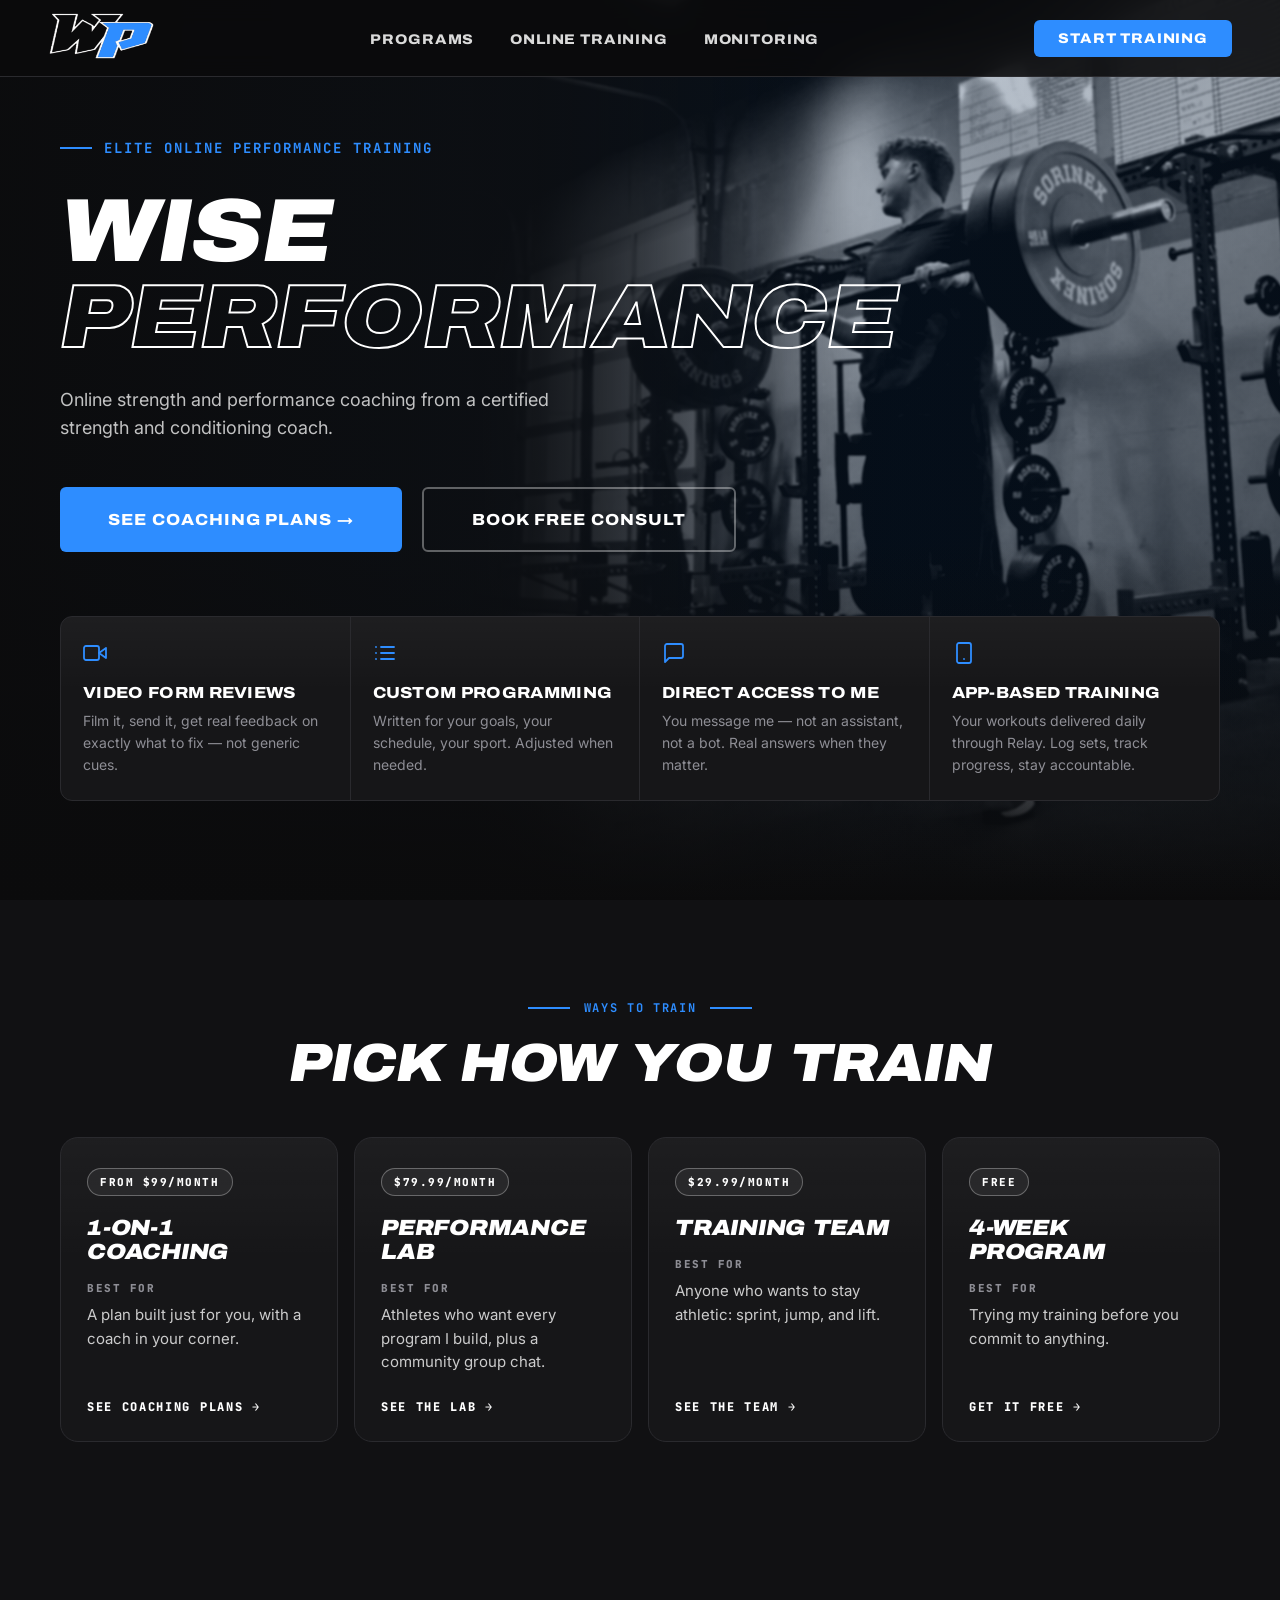
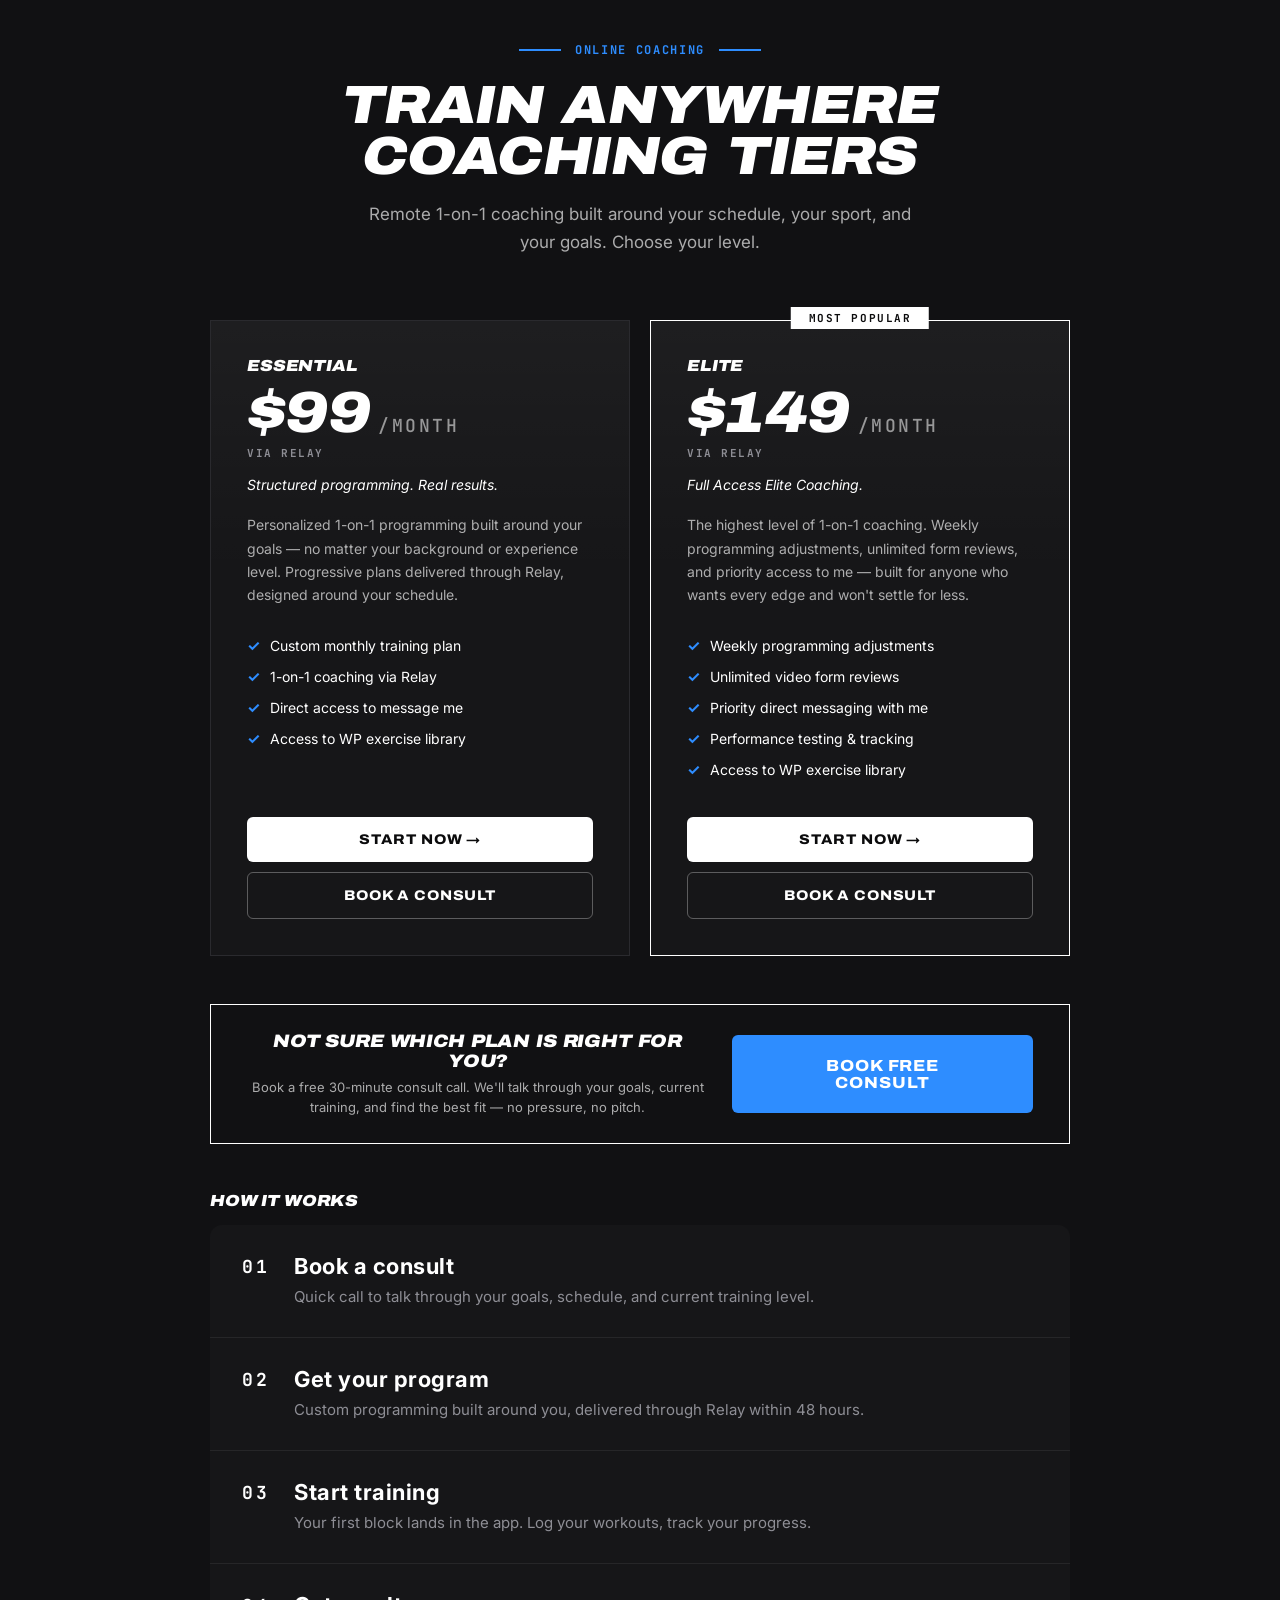
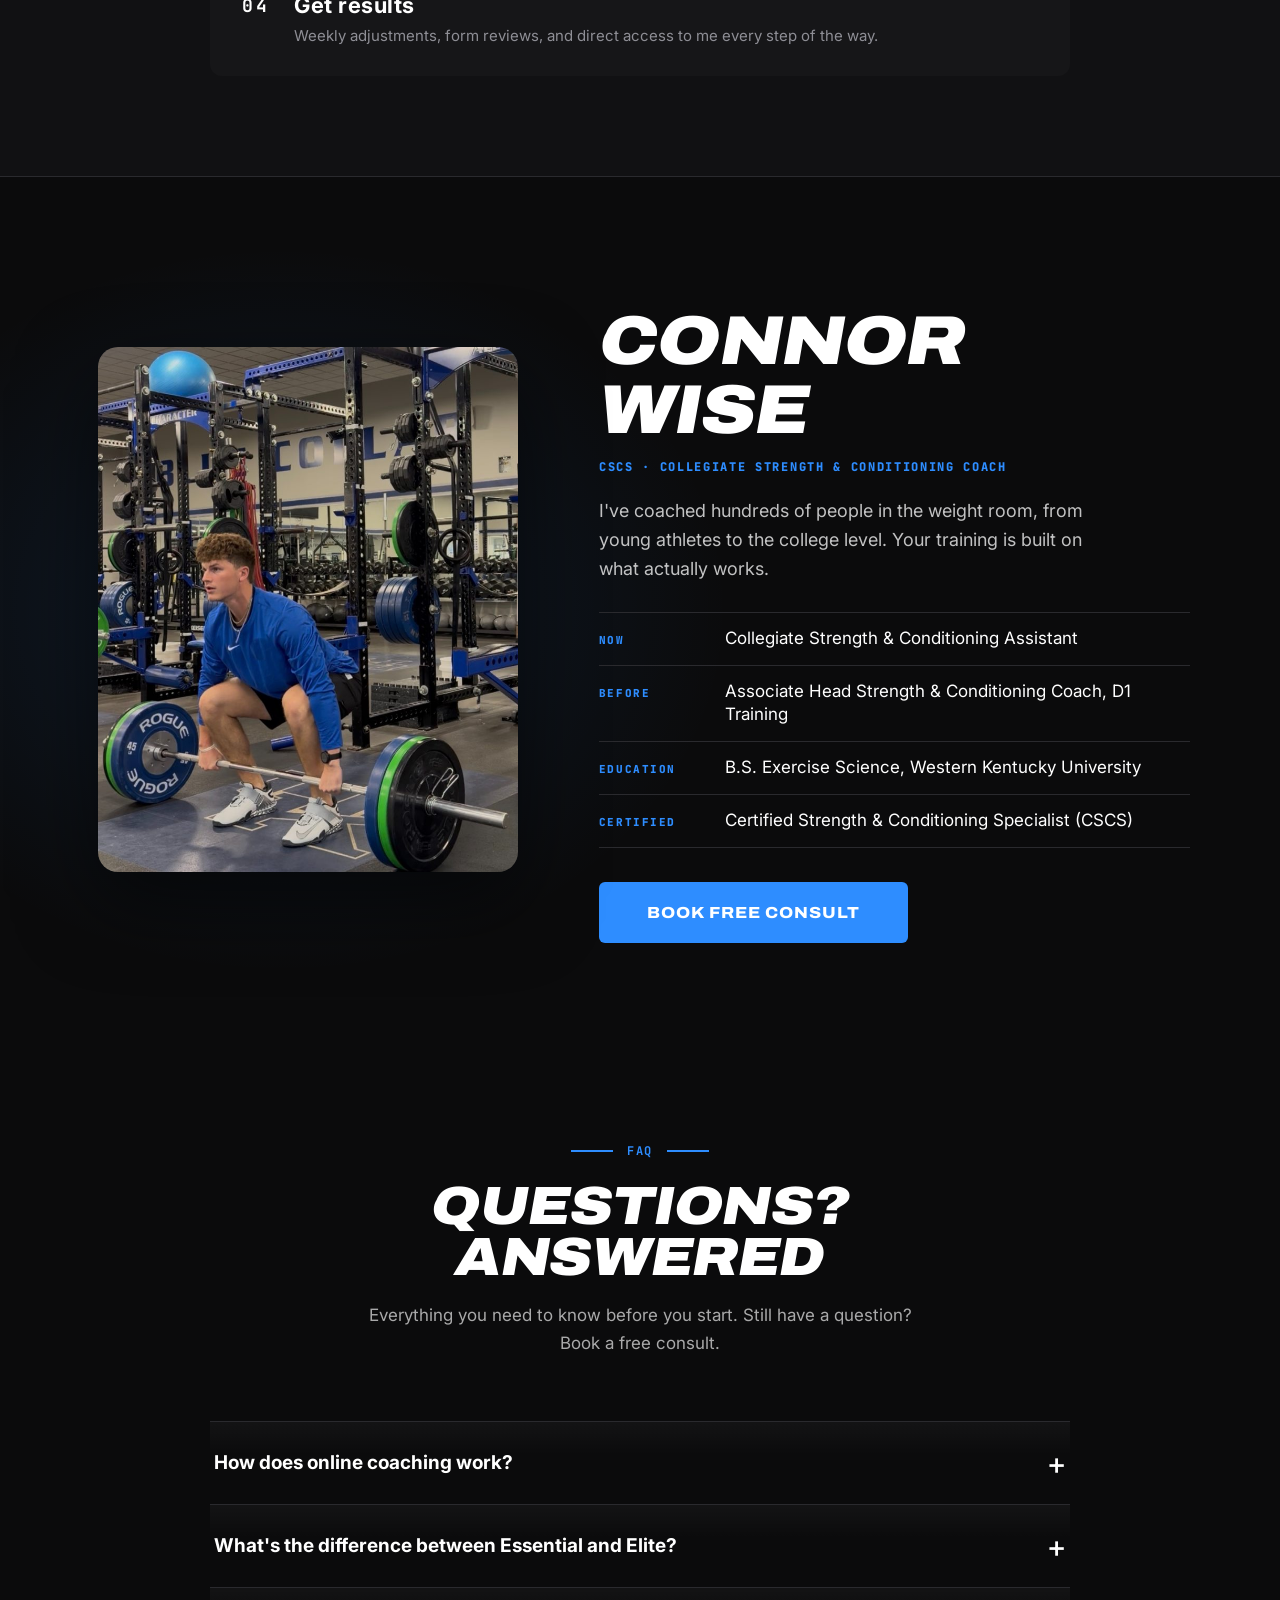
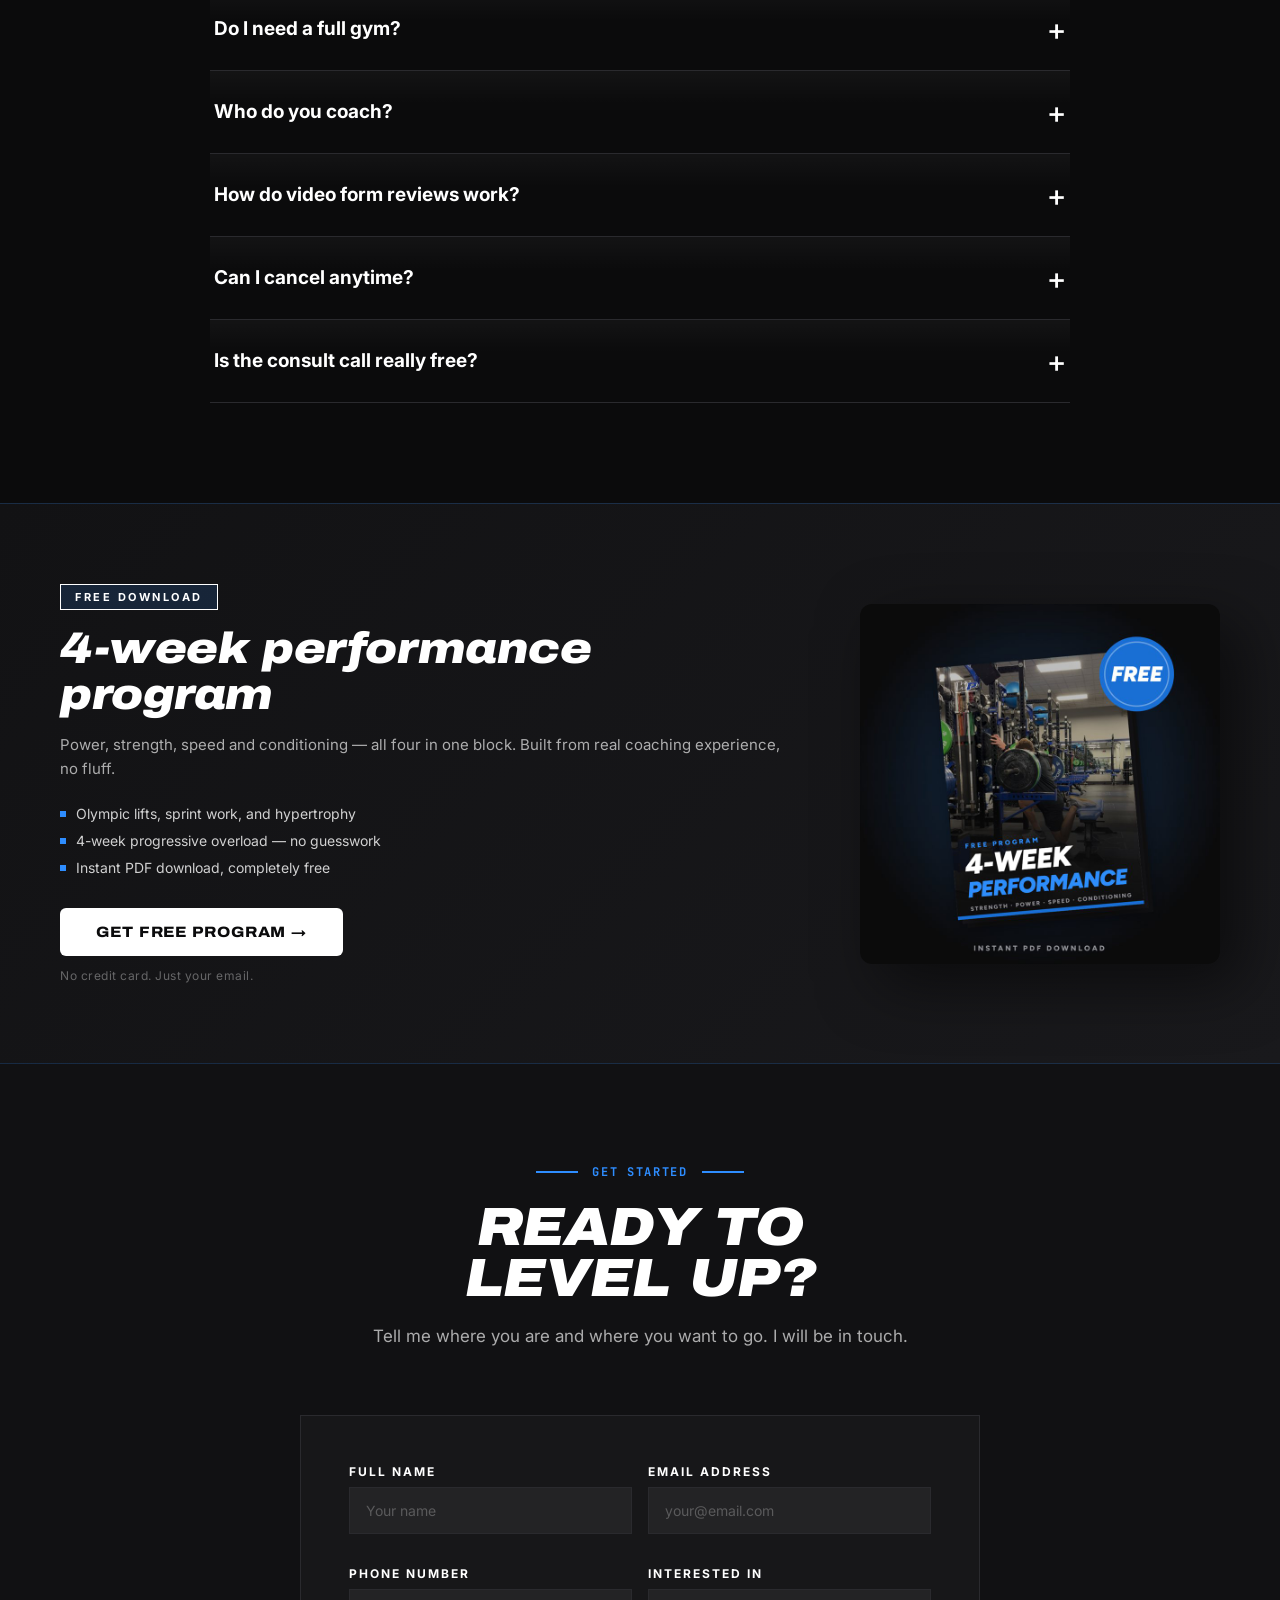
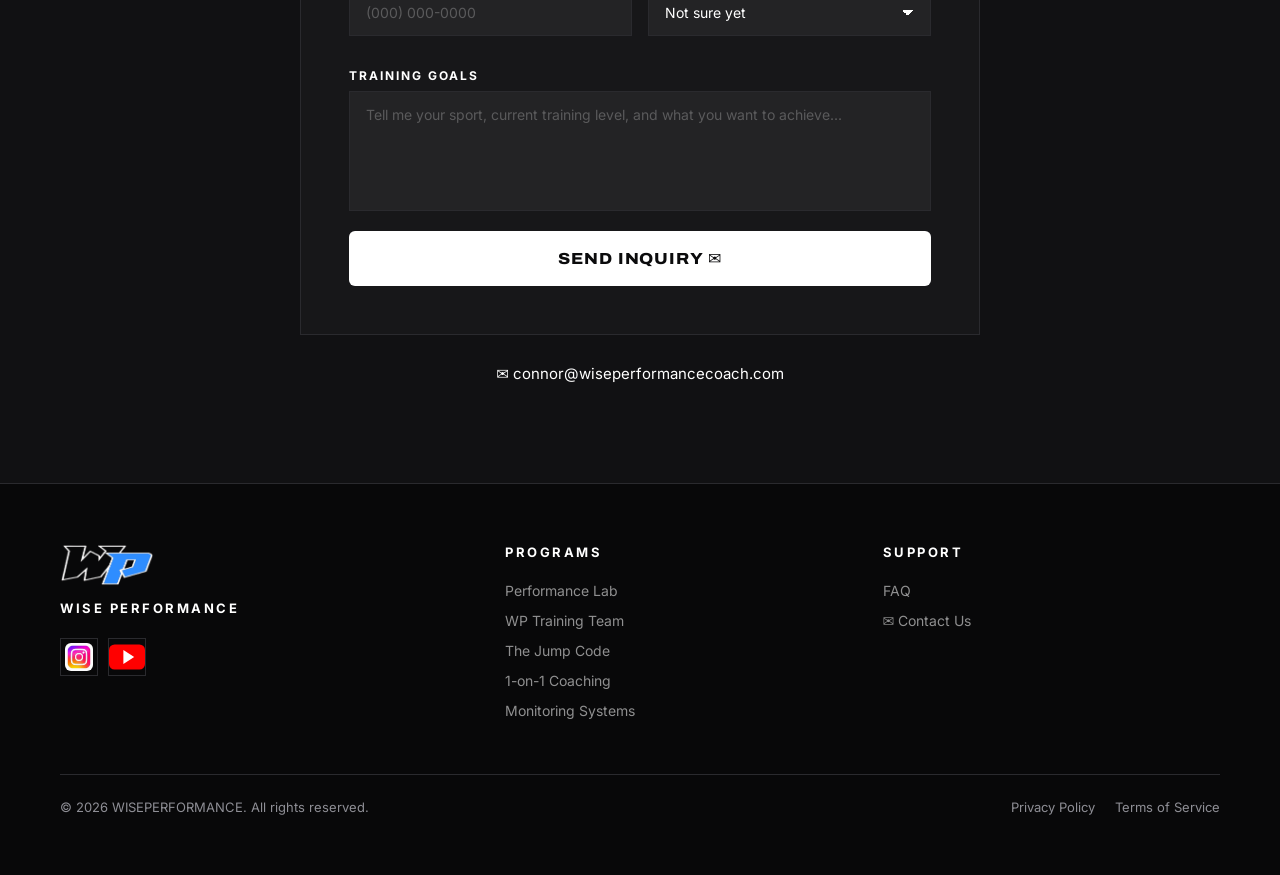
==== commit 81182abb: "Meet your coach: deadlift photo (UK logo removed)" ====
--- a/index.html
+++ b/index.html
@@ -206,7 +206,7 @@
 <section id="about" class="coach">
   <div class="coach-inner">
     <div class="coach-photo">
-      <img src="headshot.jpg?v=2" alt="Connor Wise" width="800" height="800" loading="lazy">
+      <img src="lab-deadlift.jpg" alt="Connor Wise setting up a deadlift" width="800" height="1000" loading="lazy">
     </div>
     <div class="coach-text">
       <div class="section-label">MEET YOUR COACH</div>
